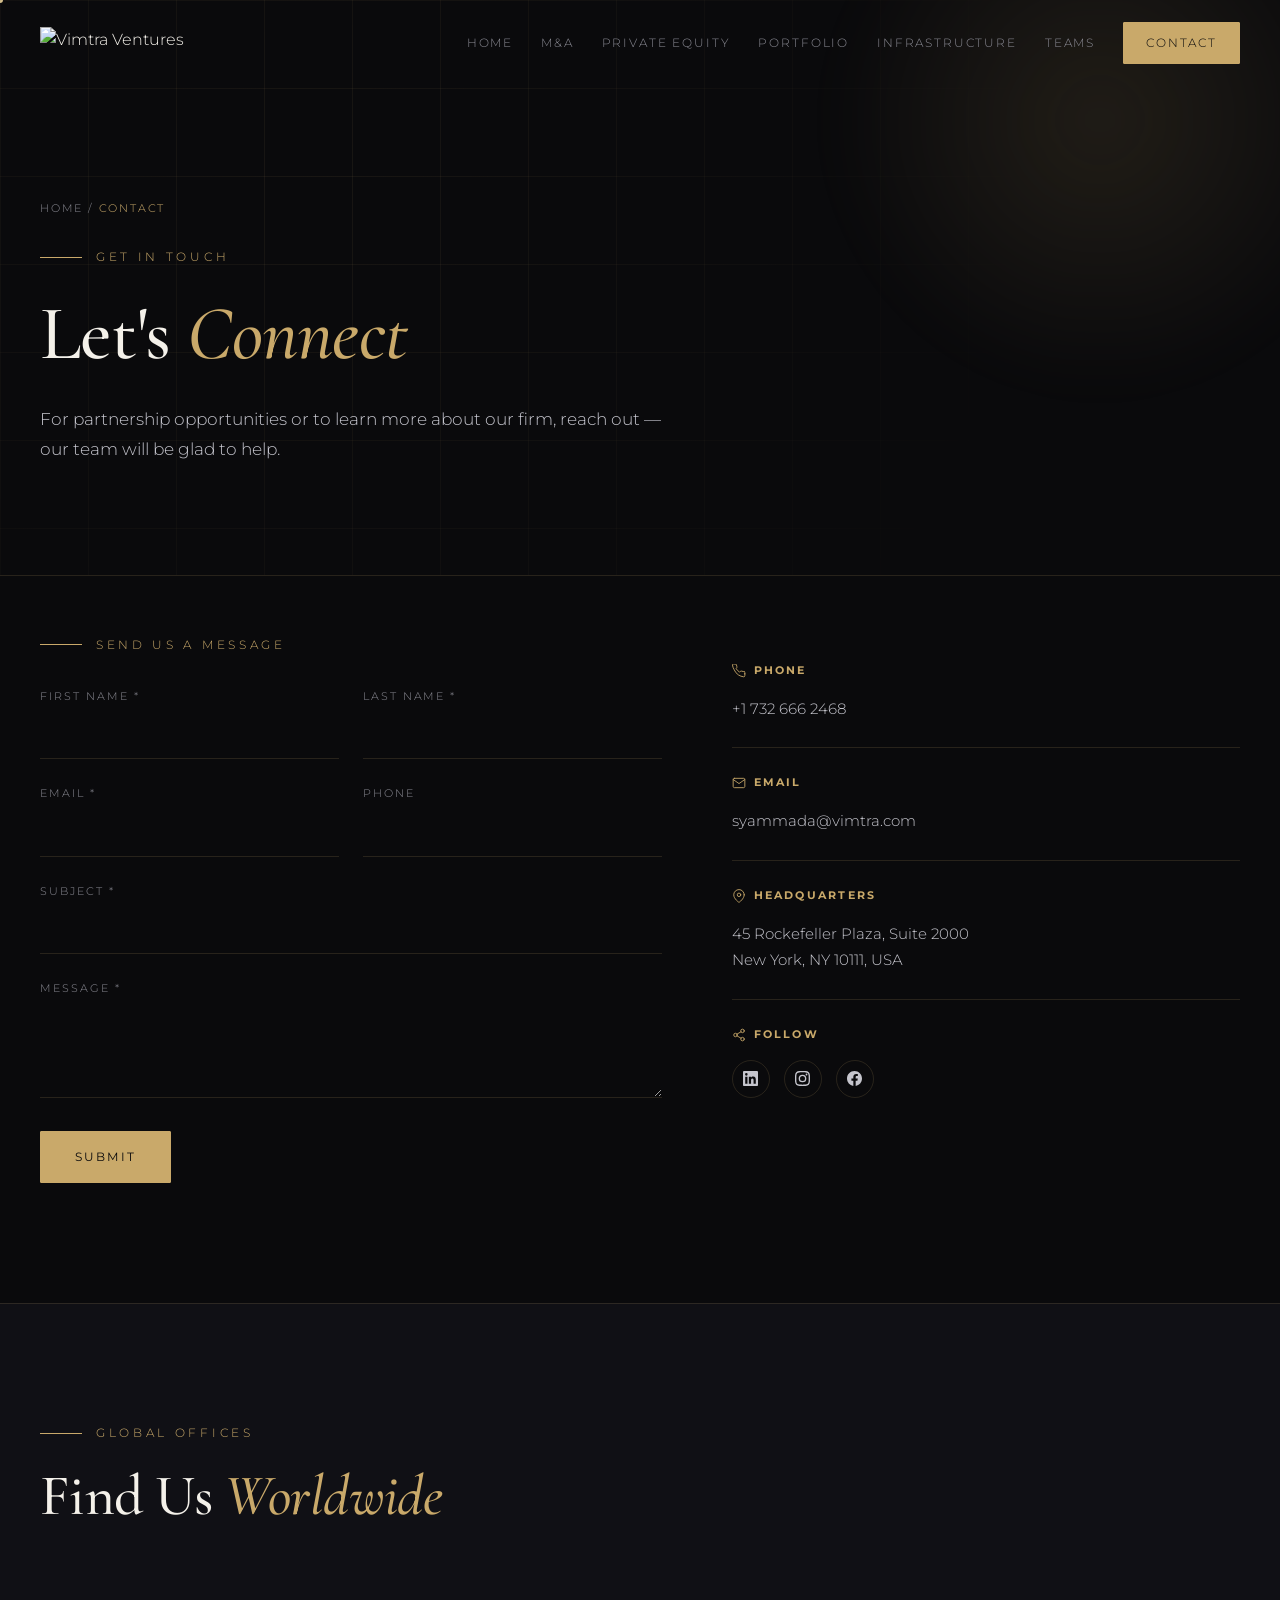
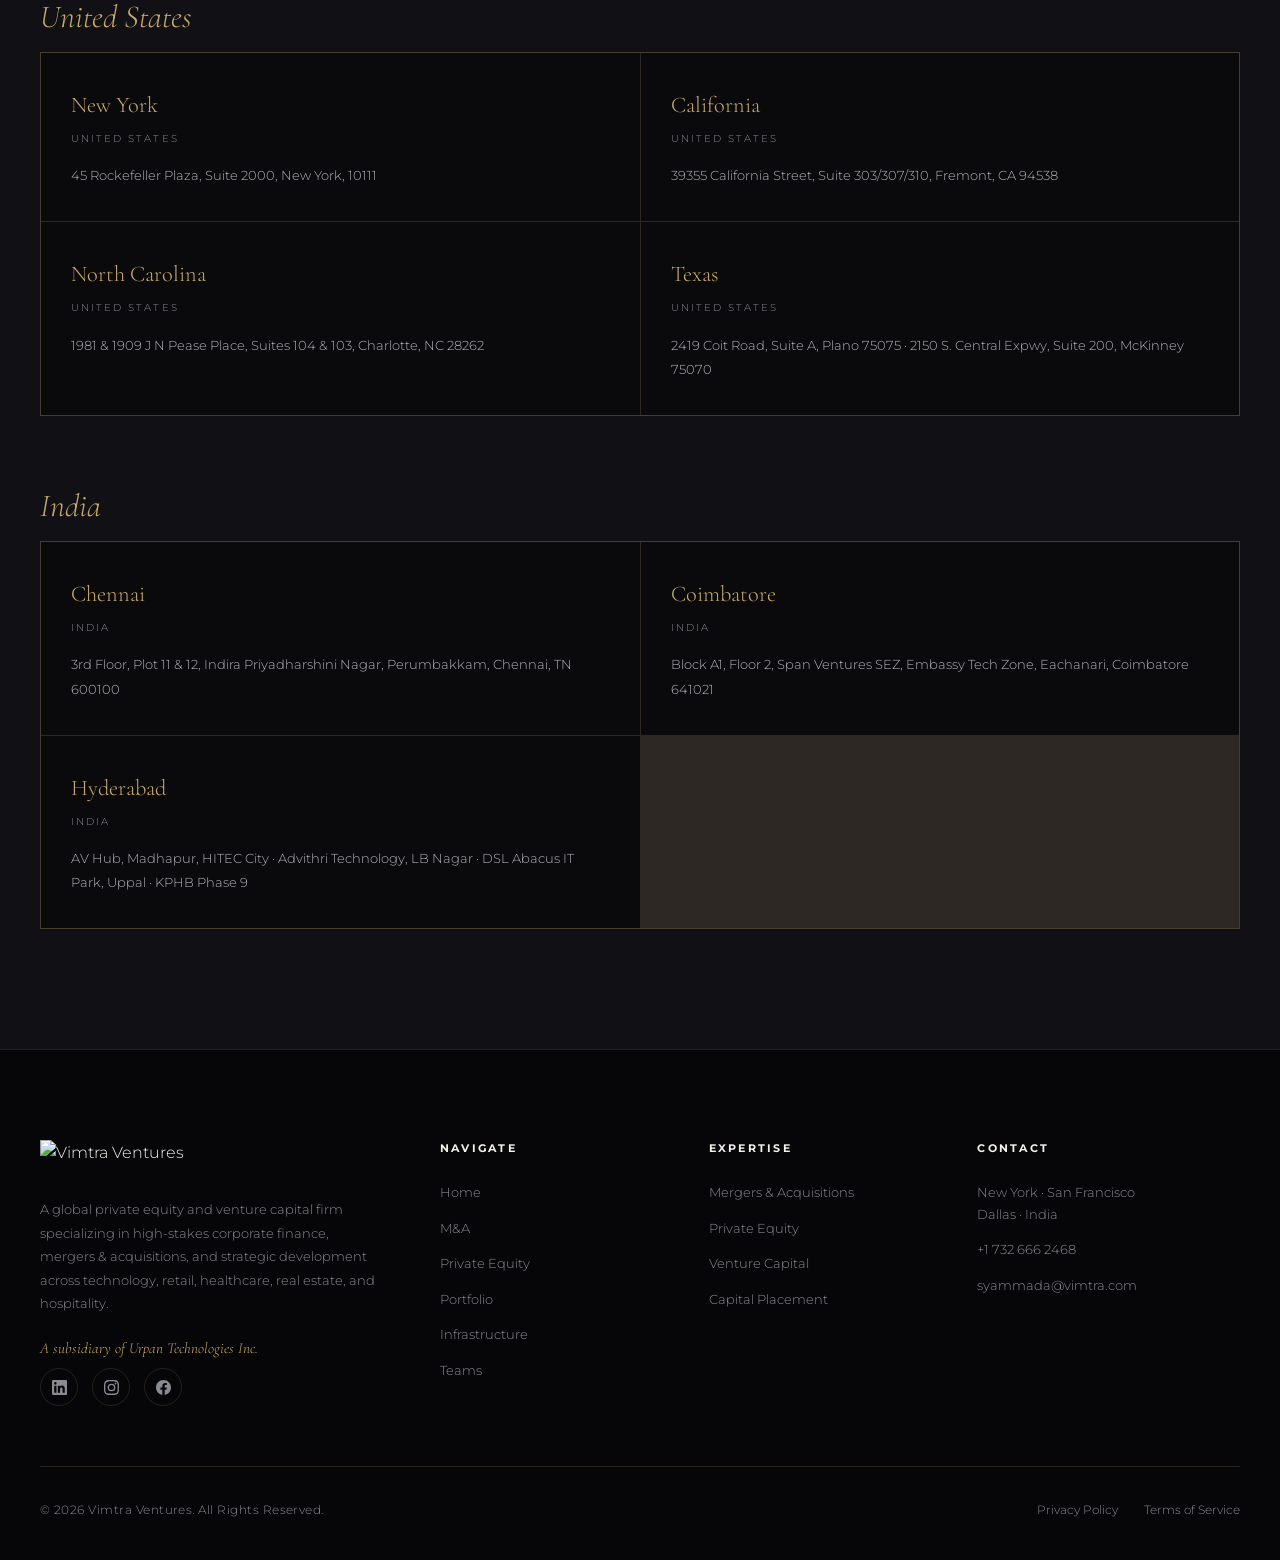
==== contact.html @ b55c4362 "Add files via upload" ====
<!DOCTYPE html>
<html lang="en">
<head>
<meta charset="UTF-8">
<meta name="viewport" content="width=device-width, initial-scale=1.0">
<title>Contact | Vimtra Ventures | Global Investment Firm</title>
<meta name="description" content="Get in touch with Vimtra Ventures. Find contact information and office locations for our teams in New York, San Francisco, Dallas, and India.">
<meta property="og:title" content="Contact | Vimtra Ventures">
<meta property="og:description" content="Reach out to Vimtra Ventures for partnership opportunities or to learn more about our firm.">
<meta property="og:type" content="website">
<meta name="twitter:card" content="summary_large_image">
<link rel="icon" href="images/favicon.png" type="image/png">
<link rel="stylesheet" href="styles.css">
<noscript><style>.reveal{opacity:1;transform:none}</style></noscript>
</head>
<body>
<a class="skip-link" href="#main">Skip to main content</a>
<div class="cursor-dot" aria-hidden="true"></div>
<div class="cursor-ring" aria-hidden="true"></div>

<nav id="nav" aria-label="Main navigation"><div class="wrap">
  <a href="index.html" class="brand" aria-label="Vimtra Ventures home"><img src="images/logowhite.png" alt="Vimtra Ventures"></a>
  <div class="menu" id="menu">
    <a href="index.html">Home</a>
    <a href="mergers-acquisitions.html">M&amp;A</a>
    <a href="private-equity.html">Private Equity</a>
    <a href="portfolio.html">Portfolio</a>
    <a href="infrastructure.html">Infrastructure</a>
    <a href="teams.html">Teams</a>
    <a href="contact.html" class="nav-cta active">Contact</a>
  </div>
  <button class="burger" id="burger" aria-label="Toggle navigation" aria-expanded="false"><span></span><span></span><span></span></button>
</div></nav>

<main id="main">

<header class="page-hero">
  <div class="hero-grid" aria-hidden="true"></div><div class="glow" aria-hidden="true"></div>
  <div class="wrap">
    <div class="crumbs reveal"><a href="index.html">Home</a> / <span>Contact</span></div>
    <div class="eyebrow reveal">Get In Touch</div>
    <h1 class="reveal" style="transition-delay:.1s">Let's <em>Connect</em></h1>
    <p class="intro reveal" style="transition-delay:.2s">For partnership opportunities or to learn more about our firm, reach out — our team will be glad to help.</p>
  </div>
</header>

<section style="padding-top:60px">
  <div class="wrap">
    <div class="contact-grid">
      <div class="reveal">
        <div class="eyebrow" style="margin-bottom:34px">Send Us a Message</div>
        <form id="contact-form" novalidate>
          <div class="row2">
            <div class="field">
              <label for="fn">First Name <span aria-hidden="true">*</span></label>
              <input type="text" id="fn" name="first_name" autocomplete="given-name" aria-required="true">
              <div class="field-error" role="alert">Please enter your first name.</div>
            </div>
            <div class="field">
              <label for="ln">Last Name <span aria-hidden="true">*</span></label>
              <input type="text" id="ln" name="last_name" autocomplete="family-name" aria-required="true">
              <div class="field-error" role="alert">Please enter your last name.</div>
            </div>
          </div>
          <div class="row2">
            <div class="field">
              <label for="em">Email <span aria-hidden="true">*</span></label>
              <input type="email" id="em" name="email" autocomplete="email" aria-required="true">
              <div class="field-error" role="alert">Please enter a valid email address.</div>
            </div>
            <div class="field">
              <label for="ph">Phone</label>
              <input type="tel" id="ph" name="phone" autocomplete="tel">
            </div>
          </div>
          <div class="field">
            <label for="sb">Subject <span aria-hidden="true">*</span></label>
            <input type="text" id="sb" name="subject" aria-required="true">
            <div class="field-error" role="alert">Please enter a subject.</div>
          </div>
          <div class="field">
            <label for="msg">Message <span aria-hidden="true">*</span></label>
            <textarea id="msg" name="message" aria-required="true"></textarea>
            <div class="field-error" role="alert">Please enter your message.</div>
          </div>
          <button type="submit" class="btn btn-solid">Submit</button>
        </form>
        <div class="form-success" id="form-success" role="status">
          <strong>Message Ready</strong>
          Your email client should open now. If it didn't, email us directly at <a href="mailto:syammada@vimtra.com">syammada@vimtra.com</a>.
        </div>
      </div>
      <div class="contact-info reveal" style="transition-delay:.1s">
        <div class="ci-block"><h4>Phone</h4><a href="tel:+17326662468">+1 732 666 2468</a></div>
        <div class="ci-block"><h4>Email</h4><a href="mailto:syammada@vimtra.com">syammada@vimtra.com</a></div>
        <div class="ci-block"><h4>Headquarters</h4><p>45 Rockefeller Plaza, Suite 2000<br>New York, NY 10111, USA</p></div>
        <div class="ci-block" style="border-bottom:none"><h4>Follow</h4>
          <div class="socials">
            <a href="https://www.linkedin.com/company/vimtra-ventures/" aria-label="Vimtra on LinkedIn">in</a>
            <a href="https://www.instagram.com/vimtra_ventures/" aria-label="Vimtra on Instagram">ig</a>
            <a href="https://www.facebook.com/profile.php?id=100078611386991" aria-label="Vimtra on Facebook">f</a>
          </div>
        </div>
      </div>
    </div>
  </div>
</section>

<section style="background:var(--obsidian-2);border-top:1px solid var(--line)">
  <div class="wrap">
    <div class="sec-head reveal"><div class="eyebrow">Global Offices</div><h2>Find Us <em>Worldwide</em></h2></div>

    <div class="region-label reveal" style="margin-top:0">United States</div>
    <div class="offices">
      <div class="office reveal"><div class="city">New York</div><div class="country">United States</div><address>45 Rockefeller Plaza, Suite 2000, New York, 10111</address></div>
      <div class="office reveal"><div class="city">California</div><div class="country">United States</div><address>39355 California Street, Suite 303/307/310, Fremont, CA 94538</address></div>
      <div class="office reveal"><div class="city">North Carolina</div><div class="country">United States</div><address>1981 &amp; 1909 J N Pease Place, Suites 104 &amp; 103, Charlotte, NC 28262</address></div>
      <div class="office reveal"><div class="city">Texas</div><div class="country">United States</div><address>2419 Coit Road, Suite A, Plano 75075 · 2150 S. Central Expwy, Suite 200, McKinney 75070</address></div>
    </div>

    <div class="region-label reveal">India</div>
    <div class="offices">
      <div class="office reveal"><div class="city">Chennai</div><div class="country">India</div><address>3rd Floor, Plot 11 &amp; 12, Indira Priyadharshini Nagar, Perumbakkam, Chennai, TN 600100</address></div>
      <div class="office reveal"><div class="city">Coimbatore</div><div class="country">India</div><address>Block A1, Floor 2, Span Ventures SEZ, Embassy Tech Zone, Eachanari, Coimbatore 641021</address></div>
      <div class="office reveal"><div class="city">Hyderabad</div><div class="country">India</div><address>AV Hub, Madhapur, HITEC City · Advithri Technology, LB Nagar · DSL Abacus IT Park, Uppal · KPHB Phase 9</address></div>
    </div>
  </div>
</section>

</main>

<footer><div class="wrap">
  <div class="foot-top">
    <div>
      <div class="foot-brand"><img src="images/logowhite.png" alt="Vimtra Ventures"></div>
      <p class="about">A global private equity and venture capital firm specializing in high-stakes corporate finance, mergers &amp; acquisitions, and strategic development across technology, retail, healthcare, real estate, and hospitality.</p>
      <p class="sub">A subsidiary of Urpan Technologies Inc.</p>
      <div class="socials">
        <a href="https://www.linkedin.com/company/vimtra-ventures/" aria-label="Vimtra on LinkedIn">in</a>
        <a href="https://www.instagram.com/vimtra_ventures/" aria-label="Vimtra on Instagram">ig</a>
        <a href="https://www.facebook.com/profile.php?id=100078611386991" aria-label="Vimtra on Facebook">f</a>
      </div>
    </div>
    <div class="foot-col"><h4>Navigate</h4><a href="index.html">Home</a><a href="mergers-acquisitions.html">M&amp;A</a><a href="private-equity.html">Private Equity</a><a href="portfolio.html">Portfolio</a><a href="infrastructure.html">Infrastructure</a><a href="teams.html">Teams</a></div>
    <div class="foot-col"><h4>Expertise</h4><a href="mergers-acquisitions.html">Mergers &amp; Acquisitions</a><a href="private-equity.html">Private Equity</a><a href="private-equity.html">Venture Capital</a><a href="private-equity.html">Capital Placement</a></div>
    <div class="foot-col"><h4>Contact</h4><p class="fp">New York · San Francisco<br>Dallas · India</p><a href="tel:+17326662468">+1 732 666 2468</a><a href="mailto:syammada@vimtra.com">syammada@vimtra.com</a></div>
  </div>
  <div class="foot-bottom"><p>© 2026 Vimtra Ventures. All Rights Reserved.</p><div class="links"><a href="privacy-policy.html">Privacy Policy</a><a href="terms.html">Terms of Service</a></div></div>
</div></footer>

<script src="scripts.js"></script>
<script>
(function () {
  var form = document.getElementById('contact-form');
  if (!form) return;

  form.addEventListener('submit', function (e) {
    e.preventDefault();
    var valid = true;

    function getVal(id) {
      return (document.getElementById(id).value || '').trim();
    }

    function require(id) {
      var el = document.getElementById(id);
      var wrap = el.closest('.field');
      var val = el.value.trim();
      if (!val) { wrap.classList.add('error'); valid = false; return ''; }
      wrap.classList.remove('error');
      return val;
    }

    function requireEmail(id) {
      var el = document.getElementById(id);
      var wrap = el.closest('.field');
      var val = el.value.trim();
      var ok = val && /^[^\s@]+@[^\s@]+\.[^\s@]+$/.test(val);
      if (!ok) { wrap.classList.add('error'); valid = false; return ''; }
      wrap.classList.remove('error');
      return val;
    }

    var fn  = require('fn');
    var ln  = require('ln');
    var em  = requireEmail('em');
    var ph  = getVal('ph');
    var sb  = require('sb');
    var msg = require('msg');

    if (!valid) return;

    var subject = encodeURIComponent(sb || ('Website enquiry from ' + fn + ' ' + ln));
    var body = encodeURIComponent(
      'Name: ' + fn + ' ' + ln +
      '\nEmail: ' + em +
      '\nPhone: ' + (ph || 'N/A') +
      '\n\n' + msg
    );
    window.location.href = 'mailto:syammada@vimtra.com?subject=' + subject + '&body=' + body;

    document.getElementById('form-success').style.display = 'block';
    form.reset();
    document.querySelectorAll('.field').forEach(function (f) { f.classList.remove('error'); });
  });
})();
</script>
</body>
</html>
---- styles.css ----
/* ==========================================================================
   VIMTRA VENTURES — Shared Design System
   ========================================================================== */
@import url('https://fonts.googleapis.com/css2?family=Cormorant+Garamond:ital,wght@0,400;0,500;0,600;1,400;1,500&family=Montserrat:wght@300;400;500;600&display=swap');

:root {
  --obsidian: #0a0a0c;
  --obsidian-2: #101015;
  --panel: #15151b;
  --gold: #c9a96a;
  --gold-bright: #e4cd9a;
  --gold-dim: rgba(201,169,106,.18);
  --ivory: #f4f1ea;
  --muted: #8a8a93;
  --line: rgba(201,169,106,.16);
  --serif: 'Cormorant Garamond', Georgia, serif;
  --sans: 'Montserrat', sans-serif;
}

/* ---------- base ---------- */
* { margin: 0; padding: 0; box-sizing: border-box; }
html { scroll-behavior: smooth; }
body { background: var(--obsidian); color: var(--ivory); font-family: var(--sans); font-weight: 300; line-height: 1.6; overflow-x: hidden; cursor: none; }
::selection { background: var(--gold); color: var(--obsidian); }
a { color: inherit; text-decoration: none; }
img { max-width: 100%; display: block; }
.wrap { max-width: 1280px; margin: 0 auto; padding: 0 40px; }
em { font-style: italic; color: var(--gold); }

/* ---------- accessibility ---------- */
.skip-link {
  position: absolute;
  top: -100%;
  left: 0;
  background: var(--gold);
  color: var(--obsidian);
  padding: 12px 20px;
  z-index: 10000;
  font-size: .8rem;
  letter-spacing: .1em;
  text-transform: uppercase;
  font-family: var(--sans);
  font-weight: 500;
  transition: top .2s;
}
.skip-link:focus { top: 0; }

a:focus-visible,
button:focus-visible,
input:focus-visible,
textarea:focus-visible {
  outline: 2px solid var(--gold);
  outline-offset: 4px;
  border-radius: 1px;
}

/* ---------- custom cursor ---------- */
.cursor-dot, .cursor-ring {
  position: fixed;
  top: 0; left: 0;
  border-radius: 50%;
  pointer-events: none;
  z-index: 9999;
  mix-blend-mode: difference;
}
.cursor-dot { width: 6px; height: 6px; background: var(--gold-bright); transform: translate(-50%,-50%); }
.cursor-ring { width: 34px; height: 34px; border: 1px solid var(--gold); transform: translate(-50%,-50%); transition: width .25s, height .25s, background .25s; }
.cursor-ring.hover { width: 54px; height: 54px; background: var(--gold-dim); }
@media (hover: none), (max-width: 820px) {
  body { cursor: auto; }
  .cursor-dot, .cursor-ring { display: none; }
}

/* ---------- nav ---------- */
nav {
  position: fixed;
  top: 0; left: 0;
  width: 100%;
  z-index: 500;
  padding: 22px 0;
  transition: background .4s, padding .4s, border-color .4s;
  border-bottom: 1px solid transparent;
}
nav.scrolled { background: rgba(10,10,12,.82); backdrop-filter: blur(14px); padding: 14px 0; border-color: var(--line); }
nav .wrap { display: flex; align-items: center; justify-content: space-between; }
.brand { display: block; }
.brand img { height: 32px; width: auto; display: block; transition: transform .3s; }
.brand:hover img { transform: scale(1.02); }

.menu { display: flex; gap: 28px; align-items: center; }
.menu a { font-size: .72rem; letter-spacing: .16em; text-transform: uppercase; color: var(--muted); transition: color .3s; position: relative; }
.menu a::after { content: ''; position: absolute; left: 0; bottom: -6px; width: 0; height: 1px; background: var(--gold); transition: width .3s; }
.menu a:hover, .menu a.active { color: var(--ivory); }
.menu a.active::after, .menu a:hover::after { width: 100%; }

.nav-cta { border: 1px solid var(--gold); color: var(--gold) !important; padding: 11px 22px; border-radius: 1px; transition: all .35s; }
.nav-cta:hover, .nav-cta.active { background: var(--gold); color: var(--obsidian) !important; }
.nav-cta::after { display: none !important; }

/* burger — animates to ✕ when open */
.burger { display: none; flex-direction: column; gap: 5px; cursor: pointer; background: none; border: none; padding: 4px; }
.burger span { width: 24px; height: 1.5px; background: var(--ivory); transition: transform .3s, opacity .3s; display: block; }
.burger.open span:nth-child(1) { transform: translateY(6.5px) rotate(45deg); }
.burger.open span:nth-child(2) { opacity: 0; transform: scaleX(0); }
.burger.open span:nth-child(3) { transform: translateY(-6.5px) rotate(-45deg); }

/* ---------- buttons ---------- */
.btn { display: inline-block; font-size: .74rem; letter-spacing: .18em; text-transform: uppercase; padding: 18px 34px; border-radius: 1px; transition: all .35s; border: 1px solid var(--gold); cursor: pointer; font-family: var(--sans); }
.btn-solid { background: var(--gold); color: var(--obsidian); }
.btn-solid:hover { background: var(--gold-bright); transform: translateY(-2px); }
.btn-ghost { color: var(--gold); background: transparent; }
.btn-ghost:hover { background: var(--gold-dim); }

/* ---------- shared headings ---------- */
.eyebrow { font-size: .72rem; letter-spacing: .32em; text-transform: uppercase; color: var(--gold); display: flex; align-items: center; gap: 14px; }
.eyebrow::before { content: ''; width: 42px; height: 1px; background: var(--gold); flex-shrink: 0; }
.eyebrow.center { justify-content: center; }
.sec-head { margin-bottom: 64px; max-width: 720px; }
.sec-head .eyebrow { margin-bottom: 22px; }
.sec-head h2 { font-family: var(--serif); font-weight: 500; font-size: clamp(2.4rem,4.5vw,3.6rem); line-height: 1.08; letter-spacing: -.01em; }
section { padding: 120px 0; position: relative; }

/* ---------- reveal ---------- */
.reveal { opacity: 0; transform: translateY(26px); transition: opacity .9s cubic-bezier(.2,.7,.2,1), transform .9s cubic-bezier(.2,.7,.2,1); }
.reveal.in { opacity: 1; transform: none; }

/* ---------- page hero (inner pages) ---------- */
.page-hero { position: relative; padding: 200px 0 110px; overflow: hidden; border-bottom: 1px solid var(--line); }
.page-hero .hero-grid { position: absolute; inset: 0; background-image: linear-gradient(var(--line) 1px,transparent 1px),linear-gradient(90deg,var(--line) 1px,transparent 1px); background-size: 88px 88px; opacity: .5; mask-image: radial-gradient(circle at 25% 30%,#000,transparent 72%); }
.page-hero .glow { position: absolute; width: 600px; height: 600px; border-radius: 50%; background: radial-gradient(circle,rgba(201,169,106,.12),transparent 65%); top: -180px; right: -120px; filter: blur(20px); }
.page-hero .wrap { position: relative; z-index: 2; }
.page-hero .eyebrow { margin-bottom: 28px; }
.page-hero h1 { font-family: var(--serif); font-weight: 500; font-size: clamp(2.8rem,6vw,5rem); line-height: 1.04; letter-spacing: -.01em; max-width: 14ch; }
.page-hero p.intro { font-size: 1.05rem; color: #c5c5cd; max-width: 640px; margin-top: 30px; line-height: 1.8; }
.crumbs { font-size: .7rem; letter-spacing: .16em; text-transform: uppercase; color: var(--muted); margin-bottom: 30px; }
.crumbs a:hover { color: var(--gold); }
.crumbs span { color: var(--gold); }

/* ---------- prose ---------- */
.lead { font-family: var(--serif); font-size: clamp(1.4rem,2.6vw,1.9rem); line-height: 1.5; color: var(--ivory); font-weight: 400; max-width: 60ch; }

/* ---------- feature grid ---------- */
.feature-grid { display: grid; grid-template-columns: repeat(2,1fr); gap: 1px; background: var(--line); border: 1px solid var(--line); }
.feature-card { background: var(--obsidian); padding: 48px 42px; transition: background .4s; position: relative; }
.feature-card:hover { background: var(--panel); }
.feature-card .idx { font-family: var(--serif); font-size: 1rem; color: var(--gold); letter-spacing: .1em; margin-bottom: 22px; }
.feature-card h3 { font-family: var(--serif); font-size: 1.7rem; font-weight: 500; margin-bottom: 16px; }
.feature-card p { font-size: .9rem; color: var(--muted); line-height: 1.75; }
.feature-card::after { content: ''; position: absolute; left: 0; bottom: 0; height: 2px; width: 0; background: var(--gold); transition: width .45s; }
.feature-card:hover::after { width: 100%; }
.feature-card .arrow { position: absolute; top: 40px; right: 36px; color: var(--gold); opacity: 0; transform: translate(-8px,8px); transition: .4s; font-size: 1.1rem; }
.feature-card:hover .arrow { opacity: 1; transform: none; }

/* ---------- three-up ---------- */
.three { display: grid; grid-template-columns: repeat(3,1fr); gap: 1px; background: var(--line); border: 1px solid var(--line); }
.three .feature-card { background: var(--obsidian); }

/* ---------- stat band ---------- */
.stat-band { background: var(--obsidian-2); border-top: 1px solid var(--line); border-bottom: 1px solid var(--line); }
.stat-band .wrap { display: flex; flex-wrap: wrap; gap: 0; justify-content: space-between; }
.stat-band .stat { flex: 1; min-width: 200px; padding: 70px 30px; text-align: center; border-right: 1px solid var(--line); }
.stat-band .stat:last-child { border-right: none; }
.stat-band .num { font-family: var(--serif); font-size: clamp(3rem,5vw,4.2rem); color: var(--gold); line-height: 1; font-weight: 500; }
.stat-band .lbl { font-size: .72rem; letter-spacing: .18em; text-transform: uppercase; color: var(--muted); margin-top: 16px; }

/* ---------- project list ---------- */
.proj-list { border-top: 1px solid var(--line); }
.proj-row { display: flex; align-items: baseline; justify-content: space-between; gap: 30px; padding: 34px 10px; border-bottom: 1px solid var(--line); transition: padding .4s, background .4s; position: relative; }
.proj-row:hover { padding-left: 28px; background: var(--obsidian-2); }
.proj-row .pname { font-family: var(--serif); font-size: 1.6rem; font-weight: 500; }
.proj-row .ploc { font-size: .8rem; letter-spacing: .1em; text-transform: uppercase; color: var(--muted); white-space: nowrap; }
.proj-row .parrow { color: var(--gold); opacity: 0; transition: .4s; font-size: 1.1rem; }
.proj-row:hover .parrow { opacity: 1; }
.region-label { font-family: var(--serif); font-style: italic; font-size: 2rem; color: var(--gold); margin: 64px 0 10px; }

/* ---------- team ---------- */
.team-member { display: grid; grid-template-columns: 380px 1fr; gap: 60px; align-items: start; padding: 80px 0; border-bottom: 1px solid var(--line); }
.team-member.flip { grid-template-columns: 1fr 380px; }
.team-member.flip .tm-photo { order: 2; }
.tm-photo { position: relative; }
.tm-photo img { width: 100%; border: 1px solid var(--line); filter: grayscale(1) contrast(1.02); transition: filter .6s; }
.tm-photo:hover img { filter: grayscale(0); }
.tm-photo::before { content: ''; position: absolute; inset: 14px -14px -14px 14px; border: 1px solid var(--gold); z-index: -1; }
.tm-photo.placeholder { aspect-ratio: 3/4; background: linear-gradient(135deg,var(--panel),var(--obsidian-2)); border: 1px solid var(--line); display: flex; align-items: center; justify-content: center; font-family: var(--serif); font-size: 4rem; color: var(--gold-dim); }
.tm-body h3 { font-family: var(--serif); font-size: 2.2rem; font-weight: 500; margin-bottom: 10px; }
.tm-role { font-size: .74rem; letter-spacing: .16em; text-transform: uppercase; color: var(--gold); margin-bottom: 26px; }
.tm-body p { font-size: .92rem; color: #bdbdc6; line-height: 1.8; margin-bottom: 18px; }
.tm-body h4 { font-family: var(--serif); font-size: 1.25rem; color: var(--ivory); margin: 30px 0 12px; }
.tm-body ul { list-style: none; display: flex; flex-direction: column; gap: 12px; }
.tm-body li { font-size: .88rem; color: var(--muted); padding-left: 22px; position: relative; line-height: 1.7; }
.tm-body li::before { content: '◆'; position: absolute; left: 0; top: 1px; color: var(--gold); font-size: .55rem; }

/* ---------- logo grid ---------- */
.logo-grid { display: grid; grid-template-columns: repeat(4,1fr); gap: 1px; background: var(--line); border: 1px solid var(--line); }
.logo-cell { background: var(--obsidian); aspect-ratio: 3/2; display: flex; align-items: center; justify-content: center; padding: 36px; transition: background .4s; }
.logo-cell:hover { background: var(--panel); }
.logo-cell img { max-height: 80px; width: auto; object-fit: contain; filter: brightness(0) invert(1) opacity(.62); transition: filter .4s; }
.logo-cell:hover img { filter: none; }

/* ---------- sector cards ---------- */
.sector-scroll { display: flex; gap: 24px; overflow-x: auto; padding-bottom: 20px; scroll-snap-type: x mandatory; }
.sector-scroll::-webkit-scrollbar { height: 3px; }
.sector-scroll::-webkit-scrollbar-thumb { background: var(--gold); }
.sector-scroll::-webkit-scrollbar-track { background: var(--line); }
.sector-card { flex: 0 0 320px; scroll-snap-align: start; background: var(--panel); border: 1px solid var(--line); padding: 40px 34px; transition: transform .4s, border-color .4s; position: relative; }
.sector-card:hover { transform: translateY(-8px); border-color: var(--gold); }
.tag { position: absolute; top: 28px; right: 30px; font-size: .6rem; letter-spacing: .18em; text-transform: uppercase; color: var(--gold); border: 1px solid var(--gold); padding: 5px 12px; border-radius: 40px; display: flex; align-items: center; gap: 7px; }
.tag::before { content: ''; width: 6px; height: 6px; border-radius: 50%; background: var(--gold); box-shadow: 0 0 8px var(--gold); }
.sector-icon { font-family: var(--serif); font-size: 2.4rem; color: var(--gold); margin-bottom: 46px; }
.sector-card h3 { font-family: var(--serif); font-size: 1.55rem; font-weight: 500; margin-bottom: 14px; }
.sector-card p { font-size: .84rem; color: var(--muted); line-height: 1.7; margin-bottom: 26px; }
.sector-card .more { font-size: .7rem; letter-spacing: .16em; text-transform: uppercase; color: var(--gold); display: inline-flex; gap: 10px; align-items: center; transition: gap .3s; }
.sector-card:hover .more { gap: 18px; }

/* ---------- contact ---------- */
.contact-grid { display: grid; grid-template-columns: 1.1fr .9fr; gap: 70px; align-items: start; }
.field { margin-bottom: 26px; }
.field label { display: block; font-size: .68rem; letter-spacing: .18em; text-transform: uppercase; color: var(--muted); margin-bottom: 10px; }
.field input, .field textarea { width: 100%; background: transparent; border: none; border-bottom: 1px solid var(--line); color: var(--ivory); font-family: var(--sans); font-size: .95rem; padding: 12px 0; transition: border-color .3s; }
.field input:focus, .field textarea:focus { outline: none; border-color: var(--gold); }
.field textarea { resize: vertical; min-height: 90px; }
.field.error input, .field.error textarea { border-color: #c96a6a; }
.field-error { font-size: .68rem; color: #c96a6a; margin-top: 6px; letter-spacing: .06em; display: none; }
.field.error .field-error { display: block; }
.form-success { display: none; padding: 24px 30px; border: 1px solid var(--gold); background: rgba(201,169,106,.06); margin-top: 24px; font-size: .9rem; color: #c5c5cd; line-height: 1.7; }
.form-success strong { color: var(--gold); font-family: var(--serif); font-size: 1.1rem; display: block; margin-bottom: 8px; }
.row2 { display: grid; grid-template-columns: 1fr 1fr; gap: 24px; }
.contact-info .ci-block { padding: 26px 0; border-bottom: 1px solid var(--line); }
.contact-info .ci-block h4 { font-size: .7rem; letter-spacing: .2em; text-transform: uppercase; color: var(--gold); margin-bottom: 12px; }
.contact-info .ci-block p, .contact-info .ci-block a { font-size: .95rem; color: #c5c5cd; line-height: 1.7; }
.contact-info .ci-block a:hover { color: var(--gold); }
.offices { display: grid; grid-template-columns: repeat(2,1fr); gap: 1px; background: var(--line); border: 1px solid var(--line); margin-top: 10px; }
.office { background: var(--obsidian); padding: 34px 30px; transition: background .4s; }
.office:hover { background: var(--panel); }
.office .city { font-family: var(--serif); font-size: 1.4rem; color: var(--gold); margin-bottom: 8px; }
.office .country { font-size: .64rem; letter-spacing: .2em; text-transform: uppercase; color: var(--muted); margin-bottom: 16px; }
.office address { font-style: normal; font-size: .84rem; color: #b3b3bd; line-height: 1.8; }

/* ---------- mission/vision ---------- */
.mv { display: grid; grid-template-columns: 1fr 1fr; gap: 1px; background: var(--line); border: 1px solid var(--line); }
.mv-panel { background: var(--obsidian); padding: 72px 60px; position: relative; }
.mv-panel .q { font-family: var(--serif); font-size: 5rem; color: var(--gold-dim); line-height: .5; position: absolute; top: 54px; left: 48px; }
.mv-panel .label { font-size: .72rem; letter-spacing: .3em; text-transform: uppercase; color: var(--gold); margin: 46px 0 26px; }
.mv-panel p { font-family: var(--serif); font-size: 1.45rem; font-weight: 400; line-height: 1.55; color: var(--ivory); }
.mv-panel.vision { background: var(--obsidian-2); }

/* ---------- CTA strip ---------- */
.cta { background: var(--obsidian-2); border-top: 1px solid var(--line); text-align: center; padding: 110px 0; }
.cta h2 { font-family: var(--serif); font-size: clamp(2.2rem,4vw,3.2rem); font-weight: 500; margin-bottom: 24px; line-height: 1.1; }
.cta p { color: var(--muted); max-width: 520px; margin: 0 auto 38px; font-size: 1rem; }

/* ---------- footer ---------- */
footer { background: #060608; padding: 90px 0 40px; border-top: 1px solid var(--line); }
.foot-top { display: grid; grid-template-columns: 1.6fr 1fr 1fr 1.2fr; gap: 50px; padding-bottom: 60px; border-bottom: 1px solid var(--line); }
.foot-brand { margin-bottom: 20px; }
.foot-brand img { height: 38px; width: auto; display: block; }
.foot-top .about { font-size: .84rem; color: var(--muted); line-height: 1.75; max-width: 340px; }
.sub { font-style: italic; font-family: var(--serif); color: var(--gold); font-size: .95rem; margin-top: 20px; }
.foot-col h4 { font-size: .7rem; letter-spacing: .2em; text-transform: uppercase; color: var(--ivory); margin-bottom: 24px; }
.foot-col a, .foot-col .fp { display: block; font-size: .84rem; color: var(--muted); margin-bottom: 14px; transition: color .3s; }
.foot-col a:hover { color: var(--gold); }
.socials { display: flex; gap: 14px; margin-top: 8px; }
.socials a { width: 38px; height: 38px; border: 1px solid var(--line); display: flex; align-items: center; justify-content: center; border-radius: 50%; font-size: .7rem; transition: .3s; color: var(--muted); }
.socials a:hover { border-color: var(--gold); color: var(--gold); }
.foot-bottom { display: flex; justify-content: space-between; align-items: center; padding-top: 34px; flex-wrap: wrap; gap: 16px; }
.foot-bottom p { font-size: .74rem; color: var(--muted); letter-spacing: .04em; }
.foot-bottom .links { display: flex; gap: 26px; }
.foot-bottom .links a { font-size: .74rem; color: var(--muted); }
.foot-bottom .links a:hover { color: var(--gold); }

/* ---------- homepage hero ---------- */
.hero { min-height: 100vh; display: flex; align-items: center; position: relative; overflow: hidden; padding-top: 90px; }
.hero-grid { position: absolute; inset: 0; background-image: linear-gradient(var(--line) 1px,transparent 1px),linear-gradient(90deg,var(--line) 1px,transparent 1px); background-size: 88px 88px; opacity: .5; mask-image: radial-gradient(circle at 30% 40%,#000,transparent 75%); }
.hero-glow { position: absolute; width: 680px; height: 680px; border-radius: 50%; background: radial-gradient(circle,rgba(201,169,106,.13),transparent 65%); top: -160px; right: -120px; filter: blur(20px); }
.hero-glow.two { top: auto; bottom: -260px; left: -200px; right: auto; width: 560px; height: 560px; background: radial-gradient(circle,rgba(201,169,106,.08),transparent 65%); }
.hero .wrap { position: relative; z-index: 3; display: grid; grid-template-columns: 1.35fr .85fr; gap: 60px; align-items: center; width: 100%; }
.hero h1 { font-family: var(--serif); font-weight: 500; font-size: clamp(3rem,6.5vw,6rem); line-height: 1.02; letter-spacing: -.01em; margin: 30px 0 28px; }
.hero p.lede { font-size: 1.05rem; color: #c5c5cd; max-width: 520px; margin-bottom: 42px; line-height: 1.75; }
.hero-actions { display: flex; gap: 18px; flex-wrap: wrap; }
.hero-stats { display: flex; flex-direction: column; border-left: 1px solid var(--line); padding-left: 38px; }
.hero-stats .stat { padding: 26px 0; border-bottom: 1px solid var(--line); }
.hero-stats .stat:last-child { border-bottom: none; }
.hero-stats .num { font-family: var(--serif); font-size: 3.2rem; line-height: 1; color: var(--gold); font-weight: 500; }
.hero-stats .lbl { font-size: .7rem; letter-spacing: .18em; text-transform: uppercase; color: var(--muted); margin-top: 10px; }

/* ---------- ticker ---------- */
.ticker { border-top: 1px solid var(--line); border-bottom: 1px solid var(--line); padding: 26px 0; overflow: hidden; background: var(--obsidian-2); white-space: nowrap; }
.ticker-track { display: inline-flex; animation: ticker-scroll 38s linear infinite; }
.ticker:hover .ticker-track { animation-play-state: paused; }
.ticker-track span { font-family: var(--serif); font-size: 1.5rem; font-style: italic; color: var(--muted); padding: 0 38px; display: inline-flex; align-items: center; }
.ticker-track span::after { content: '◆'; font-style: normal; font-size: .55rem; color: var(--gold); margin-left: 38px; }
@keyframes ticker-scroll { to { transform: translateX(-50%); } }

/* ---------- legal pages ---------- */
.legal-content { max-width: 800px; padding: 60px 0 120px; }
.legal-content h2 { font-family: var(--serif); font-size: 1.8rem; font-weight: 500; color: var(--ivory); margin: 48px 0 16px; }
.legal-content h2:first-child { margin-top: 0; }
.legal-content p { font-size: .92rem; color: #bdbdc6; line-height: 1.9; margin-bottom: 16px; }
.legal-content ul { list-style: none; margin-bottom: 16px; display: flex; flex-direction: column; gap: 10px; }
.legal-content ul li { font-size: .9rem; color: #bdbdc6; padding-left: 22px; position: relative; line-height: 1.75; }
.legal-content ul li::before { content: '◆'; position: absolute; left: 0; top: 3px; color: var(--gold); font-size: .5rem; }
.legal-updated { font-size: .74rem; letter-spacing: .12em; text-transform: uppercase; color: var(--muted); margin-bottom: 48px; }

/* ---------- responsive ---------- */
@media (max-width: 980px) {
  .feature-grid, .three, .logo-grid { grid-template-columns: repeat(2,1fr); }
  .mv, .contact-grid, .offices { grid-template-columns: 1fr; }
  .team-member, .team-member.flip { grid-template-columns: 1fr; gap: 34px; }
  .team-member.flip .tm-photo { order: 0; }
  .tm-photo { max-width: 340px; }
  .foot-top { grid-template-columns: 1fr 1fr; gap: 40px; }
  .hero .wrap { grid-template-columns: 1fr; gap: 48px; }
  .hero-stats { flex-direction: row; border-left: none; border-top: 1px solid var(--line); padding-left: 0; padding-top: 10px; gap: 30px; flex-wrap: wrap; }
  .hero-stats .stat { border-bottom: none; }
}

@media (max-width: 680px) {
  .wrap { padding: 0 24px; }
  section { padding: 80px 0; }
  .menu { position: fixed; inset: 0; background: var(--obsidian); flex-direction: column; justify-content: center; gap: 28px; transform: translateX(100%); transition: transform .4s; z-index: 400; }
  .menu.open { transform: none; }
  .menu a { font-size: 1rem; }
  .burger { display: flex; z-index: 600; }
  .feature-grid, .three, .logo-grid { grid-template-columns: 1fr; }
  .stat-band .stat { border-right: none; border-bottom: 1px solid var(--line); }
  .row2 { grid-template-columns: 1fr; }
  .foot-top { grid-template-columns: 1fr; }
  .page-hero { padding: 150px 0 80px; }
}

/* ---------- loading screen ---------- */
#loader { position: fixed; inset: 0; background: var(--obsidian); z-index: 9997; display: flex; align-items: center; justify-content: center; flex-direction: column; transition: opacity .6s ease, visibility .6s ease; }
#loader.hide { opacity: 0; visibility: hidden; pointer-events: none; }
.loader-brand img { height: 56px; width: auto; display: block; margin-bottom: 10px; }
.loader-bar { width: 90px; height: 1px; background: rgba(201,169,106,.18); margin-top: 30px; overflow: hidden; }
.loader-fill { height: 100%; width: 0; background: linear-gradient(90deg, var(--gold-dim), var(--gold)); animation: loader-grow 1s ease-out .15s forwards; }
@keyframes loader-grow { to { width: 100%; } }

/* ---------- page hero background image ---------- */
.page-hero.has-bg::before {
  content: '';
  position: absolute;
  inset: 0;
  z-index: 1;
  background: linear-gradient(to right, rgba(10, 10, 12, 0.96) 15%, rgba(10, 10, 12, 0.35) 60%, rgba(10, 10, 12, 0.75) 100%), var(--hero-img, none) center / cover no-repeat;
  opacity: 0.65;
}
.page-hero.has-bg .hero-grid { display: none; }
.page-hero.has-bg .glow { z-index: 2; }
.page-hero.has-bg .wrap { z-index: 3; }

/* ---------- company showcase ---------- */
.showcase-grid { display: grid; grid-template-columns: repeat(2, 1fr); gap: 1px; background: var(--line); border: 1px solid var(--line); }
.showcase-card { background: var(--obsidian); overflow: hidden; transition: background .4s; }
.showcase-card:hover { background: var(--panel); }
.showcase-card .sc-img { aspect-ratio: 16 / 9; overflow: hidden; }
.showcase-card .sc-img img { width: 100%; height: 100%; object-fit: cover; filter: grayscale(.5) brightness(.8); transition: filter .65s, transform .7s; display: block; }
.showcase-card:hover .sc-img img { filter: grayscale(0) brightness(1); transform: scale(1.04); }
.showcase-card .sc-body { padding: 34px 38px 40px; }
.showcase-card .sc-tag { font-size: .62rem; letter-spacing: .22em; text-transform: uppercase; color: var(--gold); margin-bottom: 14px; }
.showcase-card .sc-body h3 { font-family: var(--serif); font-size: 1.65rem; font-weight: 500; margin-bottom: 14px; }
.showcase-card .sc-body p { font-size: .88rem; color: var(--muted); line-height: 1.8; margin-bottom: 20px; }
.showcase-card .sc-more { display: inline-flex; gap: 10px; align-items: center; font-size: .7rem; letter-spacing: .14em; text-transform: uppercase; color: var(--gold); transition: gap .3s; }
.showcase-card:hover .sc-more { gap: 18px; }
.showcase-card.full { grid-column: 1 / -1; }
.showcase-card.full .sc-img { aspect-ratio: 21 / 9; }

/* ---------- social SVG icons ---------- */
.socials a svg { width: 15px; height: 15px; display: block; flex-shrink: 0; }

/* ---------- feature card icon ---------- */
.fc-icon { display: block; margin-bottom: 22px; color: var(--gold); opacity: .9; }
.fc-icon svg { width: 28px; height: 28px; stroke: currentColor; fill: none; stroke-width: 1.3; }

/* ---------- contact icon ---------- */
.ci-icon { display: inline-flex; align-items: center; gap: 8px; }
.ci-icon svg { width: 14px; height: 14px; stroke: currentColor; fill: none; stroke-width: 1.5; flex-shrink: 0; }

@media (max-width: 980px) { .showcase-grid { grid-template-columns: 1fr; } .showcase-card.full .sc-img { aspect-ratio: 16/9; } }

/* ---------- homepage mouse gravity pull canvas ---------- */
.hero-gravity-canvas {
  position: absolute;
  inset: 0;
  z-index: 1;
  pointer-events: none;
  opacity: 0.6;
}

/* ---------- team collapsible details styling ---------- */
.tm-expandable {
  margin-top: 24px;
}
.tm-summary {
  display: inline-flex;
  align-items: center;
  gap: 10px;
  font-size: .74rem;
  letter-spacing: .16em;
  text-transform: uppercase;
  color: var(--gold);
  cursor: pointer;
  list-style: none;
  font-weight: 500;
  user-select: none;
  transition: color .3s;
  padding: 6px 12px;
  border: 1px solid var(--line);
  background: rgba(201, 169, 106, 0.04);
}
.tm-summary::-webkit-details-marker {
  display: none;
}
.tm-summary:hover {
  color: var(--gold-bright);
  border-color: var(--gold);
  background: rgba(201, 169, 106, 0.08);
}
.tm-summary .toggle-icon {
  font-size: 1.1rem;
  font-weight: 300;
  line-height: 1;
  transition: transform .3s ease;
  display: inline-block;
}
.tm-expandable[open] .tm-summary .toggle-icon {
  transform: rotate(45deg);
}
.tm-details-content {
  margin-top: 20px;
  padding-top: 20px;
  border-top: 1px dashed var(--line);
  animation: fadeInDetails 0.45s cubic-bezier(0.2, 0.8, 0.2, 1) forwards;
}
@keyframes fadeInDetails {
  from { opacity: 0; transform: translateY(-8px); }
  to { opacity: 1; transform: translateY(0); }
}
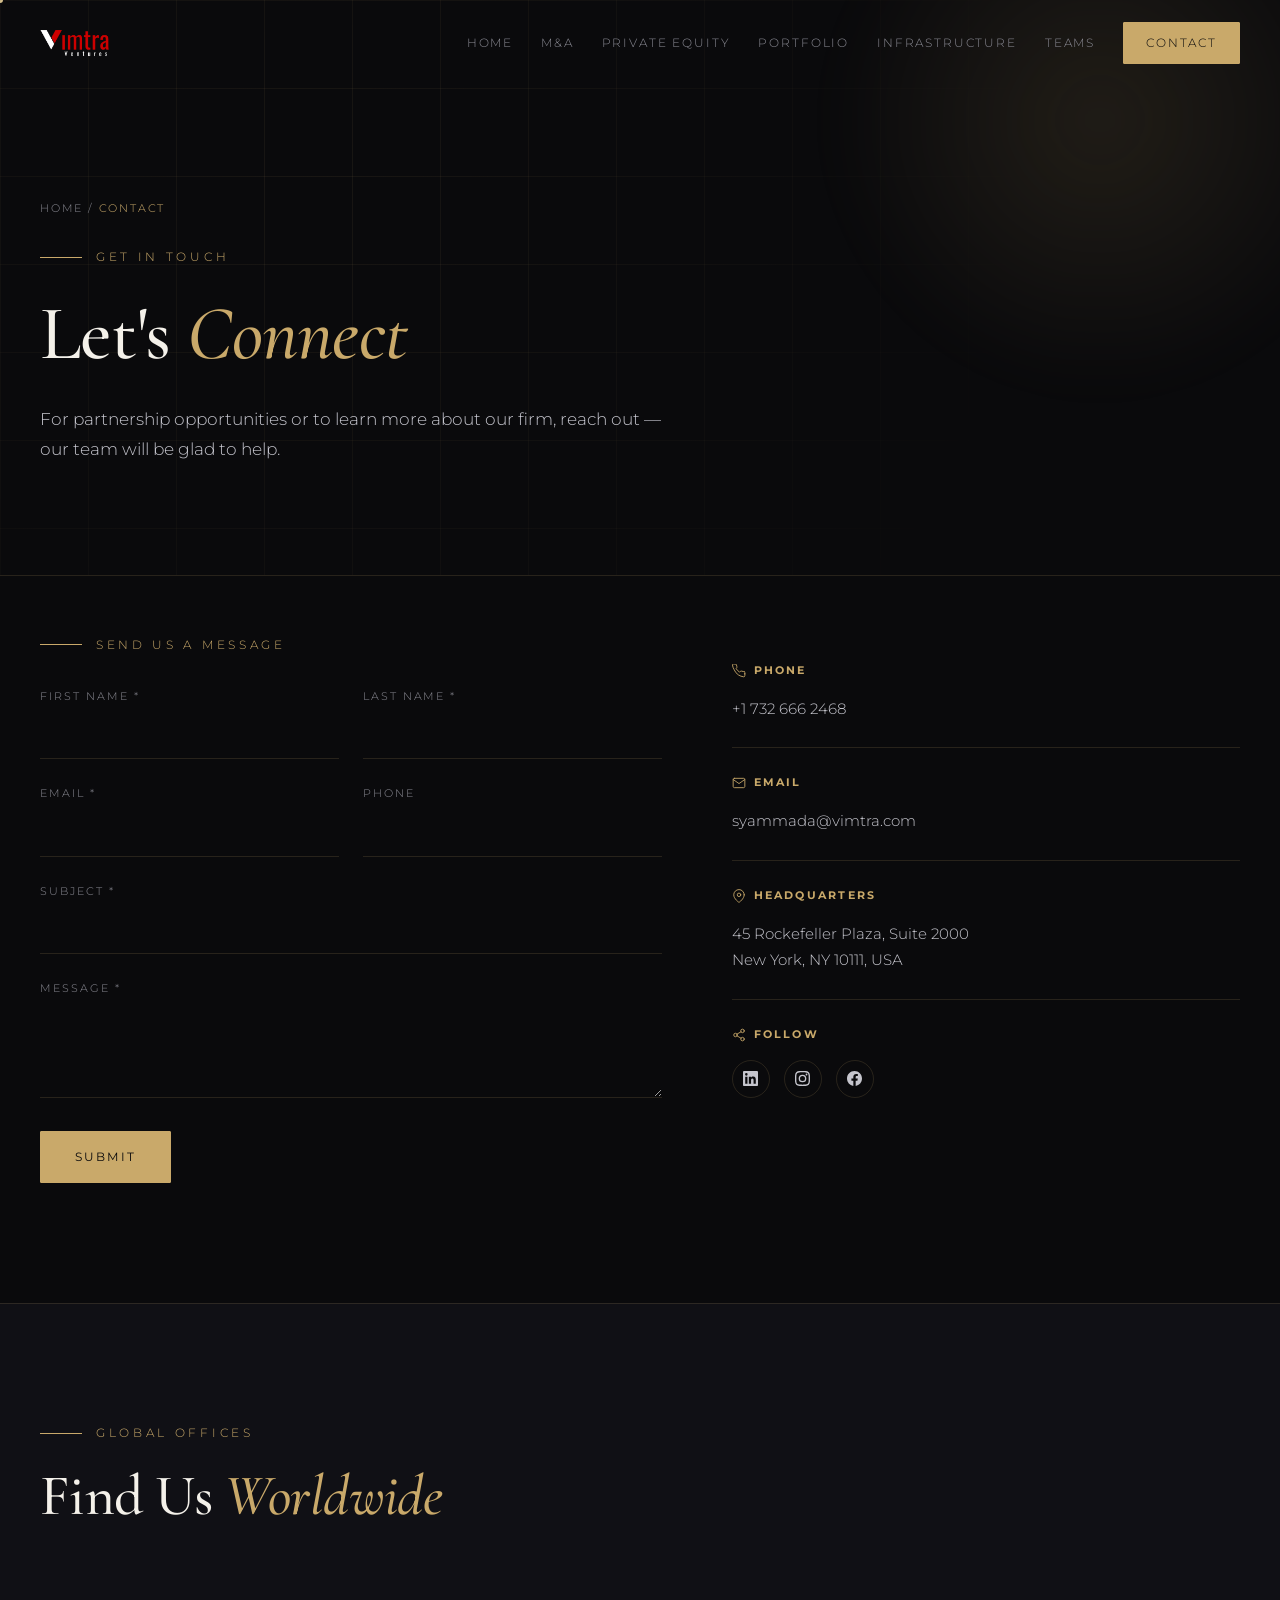
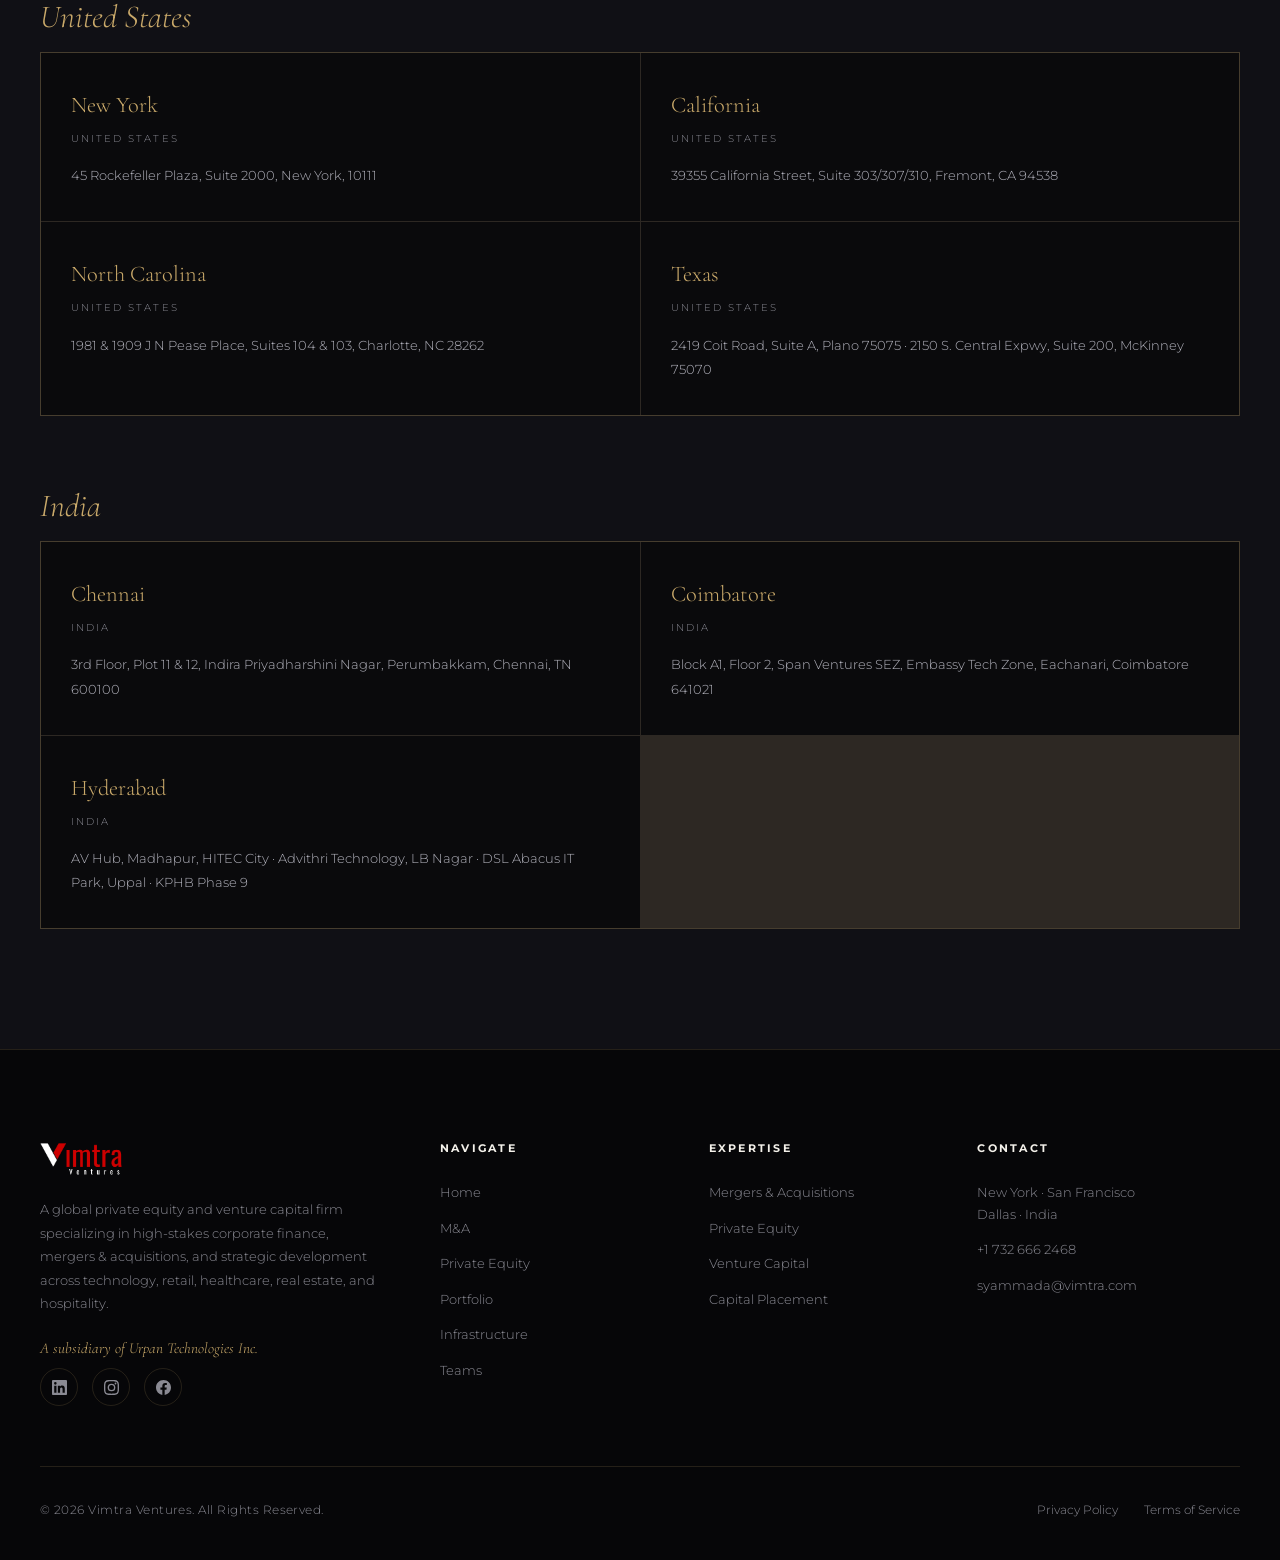
==== commit 976289f5: "Initialize project: Add Vivek Mahale profile, logo branding, and interactive homepage/portfolio enha" ====
--- a/contact.html
+++ b/contact.html
@@ -1,209 +1,209 @@
-<!DOCTYPE html>
-<html lang="en">
-<head>
-<meta charset="UTF-8">
-<meta name="viewport" content="width=device-width, initial-scale=1.0">
-<title>Contact | Vimtra Ventures | Global Investment Firm</title>
-<meta name="description" content="Get in touch with Vimtra Ventures. Find contact information and office locations for our teams in New York, San Francisco, Dallas, and India.">
-<meta property="og:title" content="Contact | Vimtra Ventures">
-<meta property="og:description" content="Reach out to Vimtra Ventures for partnership opportunities or to learn more about our firm.">
-<meta property="og:type" content="website">
-<meta name="twitter:card" content="summary_large_image">
-<link rel="icon" href="images/favicon.png" type="image/png">
-<link rel="stylesheet" href="styles.css">
-<noscript><style>.reveal{opacity:1;transform:none}</style></noscript>
-</head>
-<body>
-<a class="skip-link" href="#main">Skip to main content</a>
-<div class="cursor-dot" aria-hidden="true"></div>
-<div class="cursor-ring" aria-hidden="true"></div>
-
-<nav id="nav" aria-label="Main navigation"><div class="wrap">
-  <a href="index.html" class="brand" aria-label="Vimtra Ventures home"><img src="images/logowhite.png" alt="Vimtra Ventures"></a>
-  <div class="menu" id="menu">
-    <a href="index.html">Home</a>
-    <a href="mergers-acquisitions.html">M&amp;A</a>
-    <a href="private-equity.html">Private Equity</a>
-    <a href="portfolio.html">Portfolio</a>
-    <a href="infrastructure.html">Infrastructure</a>
-    <a href="teams.html">Teams</a>
-    <a href="contact.html" class="nav-cta active">Contact</a>
-  </div>
-  <button class="burger" id="burger" aria-label="Toggle navigation" aria-expanded="false"><span></span><span></span><span></span></button>
-</div></nav>
-
-<main id="main">
-
-<header class="page-hero">
-  <div class="hero-grid" aria-hidden="true"></div><div class="glow" aria-hidden="true"></div>
-  <div class="wrap">
-    <div class="crumbs reveal"><a href="index.html">Home</a> / <span>Contact</span></div>
-    <div class="eyebrow reveal">Get In Touch</div>
-    <h1 class="reveal" style="transition-delay:.1s">Let's <em>Connect</em></h1>
-    <p class="intro reveal" style="transition-delay:.2s">For partnership opportunities or to learn more about our firm, reach out — our team will be glad to help.</p>
-  </div>
-</header>
-
-<section style="padding-top:60px">
-  <div class="wrap">
-    <div class="contact-grid">
-      <div class="reveal">
-        <div class="eyebrow" style="margin-bottom:34px">Send Us a Message</div>
-        <form id="contact-form" novalidate>
-          <div class="row2">
-            <div class="field">
-              <label for="fn">First Name <span aria-hidden="true">*</span></label>
-              <input type="text" id="fn" name="first_name" autocomplete="given-name" aria-required="true">
-              <div class="field-error" role="alert">Please enter your first name.</div>
-            </div>
-            <div class="field">
-              <label for="ln">Last Name <span aria-hidden="true">*</span></label>
-              <input type="text" id="ln" name="last_name" autocomplete="family-name" aria-required="true">
-              <div class="field-error" role="alert">Please enter your last name.</div>
-            </div>
-          </div>
-          <div class="row2">
-            <div class="field">
-              <label for="em">Email <span aria-hidden="true">*</span></label>
-              <input type="email" id="em" name="email" autocomplete="email" aria-required="true">
-              <div class="field-error" role="alert">Please enter a valid email address.</div>
-            </div>
-            <div class="field">
-              <label for="ph">Phone</label>
-              <input type="tel" id="ph" name="phone" autocomplete="tel">
-            </div>
-          </div>
-          <div class="field">
-            <label for="sb">Subject <span aria-hidden="true">*</span></label>
-            <input type="text" id="sb" name="subject" aria-required="true">
-            <div class="field-error" role="alert">Please enter a subject.</div>
-          </div>
-          <div class="field">
-            <label for="msg">Message <span aria-hidden="true">*</span></label>
-            <textarea id="msg" name="message" aria-required="true"></textarea>
-            <div class="field-error" role="alert">Please enter your message.</div>
-          </div>
-          <button type="submit" class="btn btn-solid">Submit</button>
-        </form>
-        <div class="form-success" id="form-success" role="status">
-          <strong>Message Ready</strong>
-          Your email client should open now. If it didn't, email us directly at <a href="mailto:syammada@vimtra.com">syammada@vimtra.com</a>.
-        </div>
-      </div>
-      <div class="contact-info reveal" style="transition-delay:.1s">
-        <div class="ci-block"><h4>Phone</h4><a href="tel:+17326662468">+1 732 666 2468</a></div>
-        <div class="ci-block"><h4>Email</h4><a href="mailto:syammada@vimtra.com">syammada@vimtra.com</a></div>
-        <div class="ci-block"><h4>Headquarters</h4><p>45 Rockefeller Plaza, Suite 2000<br>New York, NY 10111, USA</p></div>
-        <div class="ci-block" style="border-bottom:none"><h4>Follow</h4>
-          <div class="socials">
-            <a href="https://www.linkedin.com/company/vimtra-ventures/" aria-label="Vimtra on LinkedIn">in</a>
-            <a href="https://www.instagram.com/vimtra_ventures/" aria-label="Vimtra on Instagram">ig</a>
-            <a href="https://www.facebook.com/profile.php?id=100078611386991" aria-label="Vimtra on Facebook">f</a>
-          </div>
-        </div>
-      </div>
-    </div>
-  </div>
-</section>
-
-<section style="background:var(--obsidian-2);border-top:1px solid var(--line)">
-  <div class="wrap">
-    <div class="sec-head reveal"><div class="eyebrow">Global Offices</div><h2>Find Us <em>Worldwide</em></h2></div>
-
-    <div class="region-label reveal" style="margin-top:0">United States</div>
-    <div class="offices">
-      <div class="office reveal"><div class="city">New York</div><div class="country">United States</div><address>45 Rockefeller Plaza, Suite 2000, New York, 10111</address></div>
-      <div class="office reveal"><div class="city">California</div><div class="country">United States</div><address>39355 California Street, Suite 303/307/310, Fremont, CA 94538</address></div>
-      <div class="office reveal"><div class="city">North Carolina</div><div class="country">United States</div><address>1981 &amp; 1909 J N Pease Place, Suites 104 &amp; 103, Charlotte, NC 28262</address></div>
-      <div class="office reveal"><div class="city">Texas</div><div class="country">United States</div><address>2419 Coit Road, Suite A, Plano 75075 · 2150 S. Central Expwy, Suite 200, McKinney 75070</address></div>
-    </div>
-
-    <div class="region-label reveal">India</div>
-    <div class="offices">
-      <div class="office reveal"><div class="city">Chennai</div><div class="country">India</div><address>3rd Floor, Plot 11 &amp; 12, Indira Priyadharshini Nagar, Perumbakkam, Chennai, TN 600100</address></div>
-      <div class="office reveal"><div class="city">Coimbatore</div><div class="country">India</div><address>Block A1, Floor 2, Span Ventures SEZ, Embassy Tech Zone, Eachanari, Coimbatore 641021</address></div>
-      <div class="office reveal"><div class="city">Hyderabad</div><div class="country">India</div><address>AV Hub, Madhapur, HITEC City · Advithri Technology, LB Nagar · DSL Abacus IT Park, Uppal · KPHB Phase 9</address></div>
-    </div>
-  </div>
-</section>
-
-</main>
-
-<footer><div class="wrap">
-  <div class="foot-top">
-    <div>
-      <div class="foot-brand"><img src="images/logowhite.png" alt="Vimtra Ventures"></div>
-      <p class="about">A global private equity and venture capital firm specializing in high-stakes corporate finance, mergers &amp; acquisitions, and strategic development across technology, retail, healthcare, real estate, and hospitality.</p>
-      <p class="sub">A subsidiary of Urpan Technologies Inc.</p>
-      <div class="socials">
-        <a href="https://www.linkedin.com/company/vimtra-ventures/" aria-label="Vimtra on LinkedIn">in</a>
-        <a href="https://www.instagram.com/vimtra_ventures/" aria-label="Vimtra on Instagram">ig</a>
-        <a href="https://www.facebook.com/profile.php?id=100078611386991" aria-label="Vimtra on Facebook">f</a>
-      </div>
-    </div>
-    <div class="foot-col"><h4>Navigate</h4><a href="index.html">Home</a><a href="mergers-acquisitions.html">M&amp;A</a><a href="private-equity.html">Private Equity</a><a href="portfolio.html">Portfolio</a><a href="infrastructure.html">Infrastructure</a><a href="teams.html">Teams</a></div>
-    <div class="foot-col"><h4>Expertise</h4><a href="mergers-acquisitions.html">Mergers &amp; Acquisitions</a><a href="private-equity.html">Private Equity</a><a href="private-equity.html">Venture Capital</a><a href="private-equity.html">Capital Placement</a></div>
-    <div class="foot-col"><h4>Contact</h4><p class="fp">New York · San Francisco<br>Dallas · India</p><a href="tel:+17326662468">+1 732 666 2468</a><a href="mailto:syammada@vimtra.com">syammada@vimtra.com</a></div>
-  </div>
-  <div class="foot-bottom"><p>© 2026 Vimtra Ventures. All Rights Reserved.</p><div class="links"><a href="privacy-policy.html">Privacy Policy</a><a href="terms.html">Terms of Service</a></div></div>
-</div></footer>
-
-<script src="scripts.js"></script>
-<script>
-(function () {
-  var form = document.getElementById('contact-form');
-  if (!form) return;
-
-  form.addEventListener('submit', function (e) {
-    e.preventDefault();
-    var valid = true;
-
-    function getVal(id) {
-      return (document.getElementById(id).value || '').trim();
-    }
-
-    function require(id) {
-      var el = document.getElementById(id);
-      var wrap = el.closest('.field');
-      var val = el.value.trim();
-      if (!val) { wrap.classList.add('error'); valid = false; return ''; }
-      wrap.classList.remove('error');
-      return val;
-    }
-
-    function requireEmail(id) {
-      var el = document.getElementById(id);
-      var wrap = el.closest('.field');
-      var val = el.value.trim();
-      var ok = val && /^[^\s@]+@[^\s@]+\.[^\s@]+$/.test(val);
-      if (!ok) { wrap.classList.add('error'); valid = false; return ''; }
-      wrap.classList.remove('error');
-      return val;
-    }
-
-    var fn  = require('fn');
-    var ln  = require('ln');
-    var em  = requireEmail('em');
-    var ph  = getVal('ph');
-    var sb  = require('sb');
-    var msg = require('msg');
-
-    if (!valid) return;
-
-    var subject = encodeURIComponent(sb || ('Website enquiry from ' + fn + ' ' + ln));
-    var body = encodeURIComponent(
-      'Name: ' + fn + ' ' + ln +
-      '\nEmail: ' + em +
-      '\nPhone: ' + (ph || 'N/A') +
-      '\n\n' + msg
-    );
-    window.location.href = 'mailto:syammada@vimtra.com?subject=' + subject + '&body=' + body;
-
-    document.getElementById('form-success').style.display = 'block';
-    form.reset();
-    document.querySelectorAll('.field').forEach(function (f) { f.classList.remove('error'); });
-  });
-})();
-</script>
-</body>
-</html>
+<!DOCTYPE html>
+<html lang="en">
+<head>
+<meta charset="UTF-8">
+<meta name="viewport" content="width=device-width, initial-scale=1.0">
+<title>Contact | Vimtra Ventures | Global Investment Firm</title>
+<meta name="description" content="Get in touch with Vimtra Ventures. Find contact information and office locations for our teams in New York, San Francisco, Dallas, and India.">
+<meta property="og:title" content="Contact | Vimtra Ventures">
+<meta property="og:description" content="Reach out to Vimtra Ventures for partnership opportunities or to learn more about our firm.">
+<meta property="og:type" content="website">
+<meta name="twitter:card" content="summary_large_image">
+<link rel="icon" href="images/favicon.png" type="image/png">
+<link rel="stylesheet" href="styles.css">
+<noscript><style>.reveal{opacity:1;transform:none}</style></noscript>
+</head>
+<body>
+<a class="skip-link" href="#main">Skip to main content</a>
+<div class="cursor-dot" aria-hidden="true"></div>
+<div class="cursor-ring" aria-hidden="true"></div>
+
+<nav id="nav" aria-label="Main navigation"><div class="wrap">
+  <a href="index.html" class="brand" aria-label="Vimtra Ventures home"><img src="images/logowhite.png" alt="Vimtra Ventures"></a>
+  <div class="menu" id="menu">
+    <a href="index.html">Home</a>
+    <a href="mergers-acquisitions.html">M&amp;A</a>
+    <a href="private-equity.html">Private Equity</a>
+    <a href="portfolio.html">Portfolio</a>
+    <a href="infrastructure.html">Infrastructure</a>
+    <a href="teams.html">Teams</a>
+    <a href="contact.html" class="nav-cta active">Contact</a>
+  </div>
+  <button class="burger" id="burger" aria-label="Toggle navigation" aria-expanded="false"><span></span><span></span><span></span></button>
+</div></nav>
+
+<main id="main">
+
+<header class="page-hero">
+  <div class="hero-grid" aria-hidden="true"></div><div class="glow" aria-hidden="true"></div>
+  <div class="wrap">
+    <div class="crumbs reveal"><a href="index.html">Home</a> / <span>Contact</span></div>
+    <div class="eyebrow reveal">Get In Touch</div>
+    <h1 class="reveal" style="transition-delay:.1s">Let's <em>Connect</em></h1>
+    <p class="intro reveal" style="transition-delay:.2s">For partnership opportunities or to learn more about our firm, reach out — our team will be glad to help.</p>
+  </div>
+</header>
+
+<section style="padding-top:60px">
+  <div class="wrap">
+    <div class="contact-grid">
+      <div class="reveal">
+        <div class="eyebrow" style="margin-bottom:34px">Send Us a Message</div>
+        <form id="contact-form" novalidate>
+          <div class="row2">
+            <div class="field">
+              <label for="fn">First Name <span aria-hidden="true">*</span></label>
+              <input type="text" id="fn" name="first_name" autocomplete="given-name" aria-required="true">
+              <div class="field-error" role="alert">Please enter your first name.</div>
+            </div>
+            <div class="field">
+              <label for="ln">Last Name <span aria-hidden="true">*</span></label>
+              <input type="text" id="ln" name="last_name" autocomplete="family-name" aria-required="true">
+              <div class="field-error" role="alert">Please enter your last name.</div>
+            </div>
+          </div>
+          <div class="row2">
+            <div class="field">
+              <label for="em">Email <span aria-hidden="true">*</span></label>
+              <input type="email" id="em" name="email" autocomplete="email" aria-required="true">
+              <div class="field-error" role="alert">Please enter a valid email address.</div>
+            </div>
+            <div class="field">
+              <label for="ph">Phone</label>
+              <input type="tel" id="ph" name="phone" autocomplete="tel">
+            </div>
+          </div>
+          <div class="field">
+            <label for="sb">Subject <span aria-hidden="true">*</span></label>
+            <input type="text" id="sb" name="subject" aria-required="true">
+            <div class="field-error" role="alert">Please enter a subject.</div>
+          </div>
+          <div class="field">
+            <label for="msg">Message <span aria-hidden="true">*</span></label>
+            <textarea id="msg" name="message" aria-required="true"></textarea>
+            <div class="field-error" role="alert">Please enter your message.</div>
+          </div>
+          <button type="submit" class="btn btn-solid">Submit</button>
+        </form>
+        <div class="form-success" id="form-success" role="status">
+          <strong>Message Ready</strong>
+          Your email client should open now. If it didn't, email us directly at <a href="mailto:syammada@vimtra.com">syammada@vimtra.com</a>.
+        </div>
+      </div>
+      <div class="contact-info reveal" style="transition-delay:.1s">
+        <div class="ci-block"><h4>Phone</h4><a href="tel:+17326662468">+1 732 666 2468</a></div>
+        <div class="ci-block"><h4>Email</h4><a href="mailto:syammada@vimtra.com">syammada@vimtra.com</a></div>
+        <div class="ci-block"><h4>Headquarters</h4><p>45 Rockefeller Plaza, Suite 2000<br>New York, NY 10111, USA</p></div>
+        <div class="ci-block" style="border-bottom:none"><h4>Follow</h4>
+          <div class="socials">
+            <a href="https://www.linkedin.com/company/vimtra-ventures/" aria-label="Vimtra on LinkedIn">in</a>
+            <a href="https://www.instagram.com/vimtra_ventures/" aria-label="Vimtra on Instagram">ig</a>
+            <a href="https://www.facebook.com/profile.php?id=100078611386991" aria-label="Vimtra on Facebook">f</a>
+          </div>
+        </div>
+      </div>
+    </div>
+  </div>
+</section>
+
+<section style="background:var(--obsidian-2);border-top:1px solid var(--line)">
+  <div class="wrap">
+    <div class="sec-head reveal"><div class="eyebrow">Global Offices</div><h2>Find Us <em>Worldwide</em></h2></div>
+
+    <div class="region-label reveal" style="margin-top:0">United States</div>
+    <div class="offices">
+      <div class="office reveal"><div class="city">New York</div><div class="country">United States</div><address>45 Rockefeller Plaza, Suite 2000, New York, 10111</address></div>
+      <div class="office reveal"><div class="city">California</div><div class="country">United States</div><address>39355 California Street, Suite 303/307/310, Fremont, CA 94538</address></div>
+      <div class="office reveal"><div class="city">North Carolina</div><div class="country">United States</div><address>1981 &amp; 1909 J N Pease Place, Suites 104 &amp; 103, Charlotte, NC 28262</address></div>
+      <div class="office reveal"><div class="city">Texas</div><div class="country">United States</div><address>2419 Coit Road, Suite A, Plano 75075 · 2150 S. Central Expwy, Suite 200, McKinney 75070</address></div>
+    </div>
+
+    <div class="region-label reveal">India</div>
+    <div class="offices">
+      <div class="office reveal"><div class="city">Chennai</div><div class="country">India</div><address>3rd Floor, Plot 11 &amp; 12, Indira Priyadharshini Nagar, Perumbakkam, Chennai, TN 600100</address></div>
+      <div class="office reveal"><div class="city">Coimbatore</div><div class="country">India</div><address>Block A1, Floor 2, Span Ventures SEZ, Embassy Tech Zone, Eachanari, Coimbatore 641021</address></div>
+      <div class="office reveal"><div class="city">Hyderabad</div><div class="country">India</div><address>AV Hub, Madhapur, HITEC City · Advithri Technology, LB Nagar · DSL Abacus IT Park, Uppal · KPHB Phase 9</address></div>
+    </div>
+  </div>
+</section>
+
+</main>
+
+<footer><div class="wrap">
+  <div class="foot-top">
+    <div>
+      <div class="foot-brand"><img src="images/logowhite.png" alt="Vimtra Ventures"></div>
+      <p class="about">A global private equity and venture capital firm specializing in high-stakes corporate finance, mergers &amp; acquisitions, and strategic development across technology, retail, healthcare, real estate, and hospitality.</p>
+      <p class="sub">A subsidiary of Urpan Technologies Inc.</p>
+      <div class="socials">
+        <a href="https://www.linkedin.com/company/vimtra-ventures/" aria-label="Vimtra on LinkedIn">in</a>
+        <a href="https://www.instagram.com/vimtra_ventures/" aria-label="Vimtra on Instagram">ig</a>
+        <a href="https://www.facebook.com/profile.php?id=100078611386991" aria-label="Vimtra on Facebook">f</a>
+      </div>
+    </div>
+    <div class="foot-col"><h4>Navigate</h4><a href="index.html">Home</a><a href="mergers-acquisitions.html">M&amp;A</a><a href="private-equity.html">Private Equity</a><a href="portfolio.html">Portfolio</a><a href="infrastructure.html">Infrastructure</a><a href="teams.html">Teams</a></div>
+    <div class="foot-col"><h4>Expertise</h4><a href="mergers-acquisitions.html">Mergers &amp; Acquisitions</a><a href="private-equity.html">Private Equity</a><a href="private-equity.html">Venture Capital</a><a href="private-equity.html">Capital Placement</a></div>
+    <div class="foot-col"><h4>Contact</h4><p class="fp">New York · San Francisco<br>Dallas · India</p><a href="tel:+17326662468">+1 732 666 2468</a><a href="mailto:syammada@vimtra.com">syammada@vimtra.com</a></div>
+  </div>
+  <div class="foot-bottom"><p>© 2026 Vimtra Ventures. All Rights Reserved.</p><div class="links"><a href="privacy-policy.html">Privacy Policy</a><a href="terms.html">Terms of Service</a></div></div>
+</div></footer>
+
+<script src="scripts.js"></script>
+<script>
+(function () {
+  var form = document.getElementById('contact-form');
+  if (!form) return;
+
+  form.addEventListener('submit', function (e) {
+    e.preventDefault();
+    var valid = true;
+
+    function getVal(id) {
+      return (document.getElementById(id).value || '').trim();
+    }
+
+    function require(id) {
+      var el = document.getElementById(id);
+      var wrap = el.closest('.field');
+      var val = el.value.trim();
+      if (!val) { wrap.classList.add('error'); valid = false; return ''; }
+      wrap.classList.remove('error');
+      return val;
+    }
+
+    function requireEmail(id) {
+      var el = document.getElementById(id);
+      var wrap = el.closest('.field');
+      var val = el.value.trim();
+      var ok = val && /^[^\s@]+@[^\s@]+\.[^\s@]+$/.test(val);
+      if (!ok) { wrap.classList.add('error'); valid = false; return ''; }
+      wrap.classList.remove('error');
+      return val;
+    }
+
+    var fn  = require('fn');
+    var ln  = require('ln');
+    var em  = requireEmail('em');
+    var ph  = getVal('ph');
+    var sb  = require('sb');
+    var msg = require('msg');
+
+    if (!valid) return;
+
+    var subject = encodeURIComponent(sb || ('Website enquiry from ' + fn + ' ' + ln));
+    var body = encodeURIComponent(
+      'Name: ' + fn + ' ' + ln +
+      '\nEmail: ' + em +
+      '\nPhone: ' + (ph || 'N/A') +
+      '\n\n' + msg
+    );
+    window.location.href = 'mailto:syammada@vimtra.com?subject=' + subject + '&body=' + body;
+
+    document.getElementById('form-success').style.display = 'block';
+    form.reset();
+    document.querySelectorAll('.field').forEach(function (f) { f.classList.remove('error'); });
+  });
+})();
+</script>
+</body>
+</html>
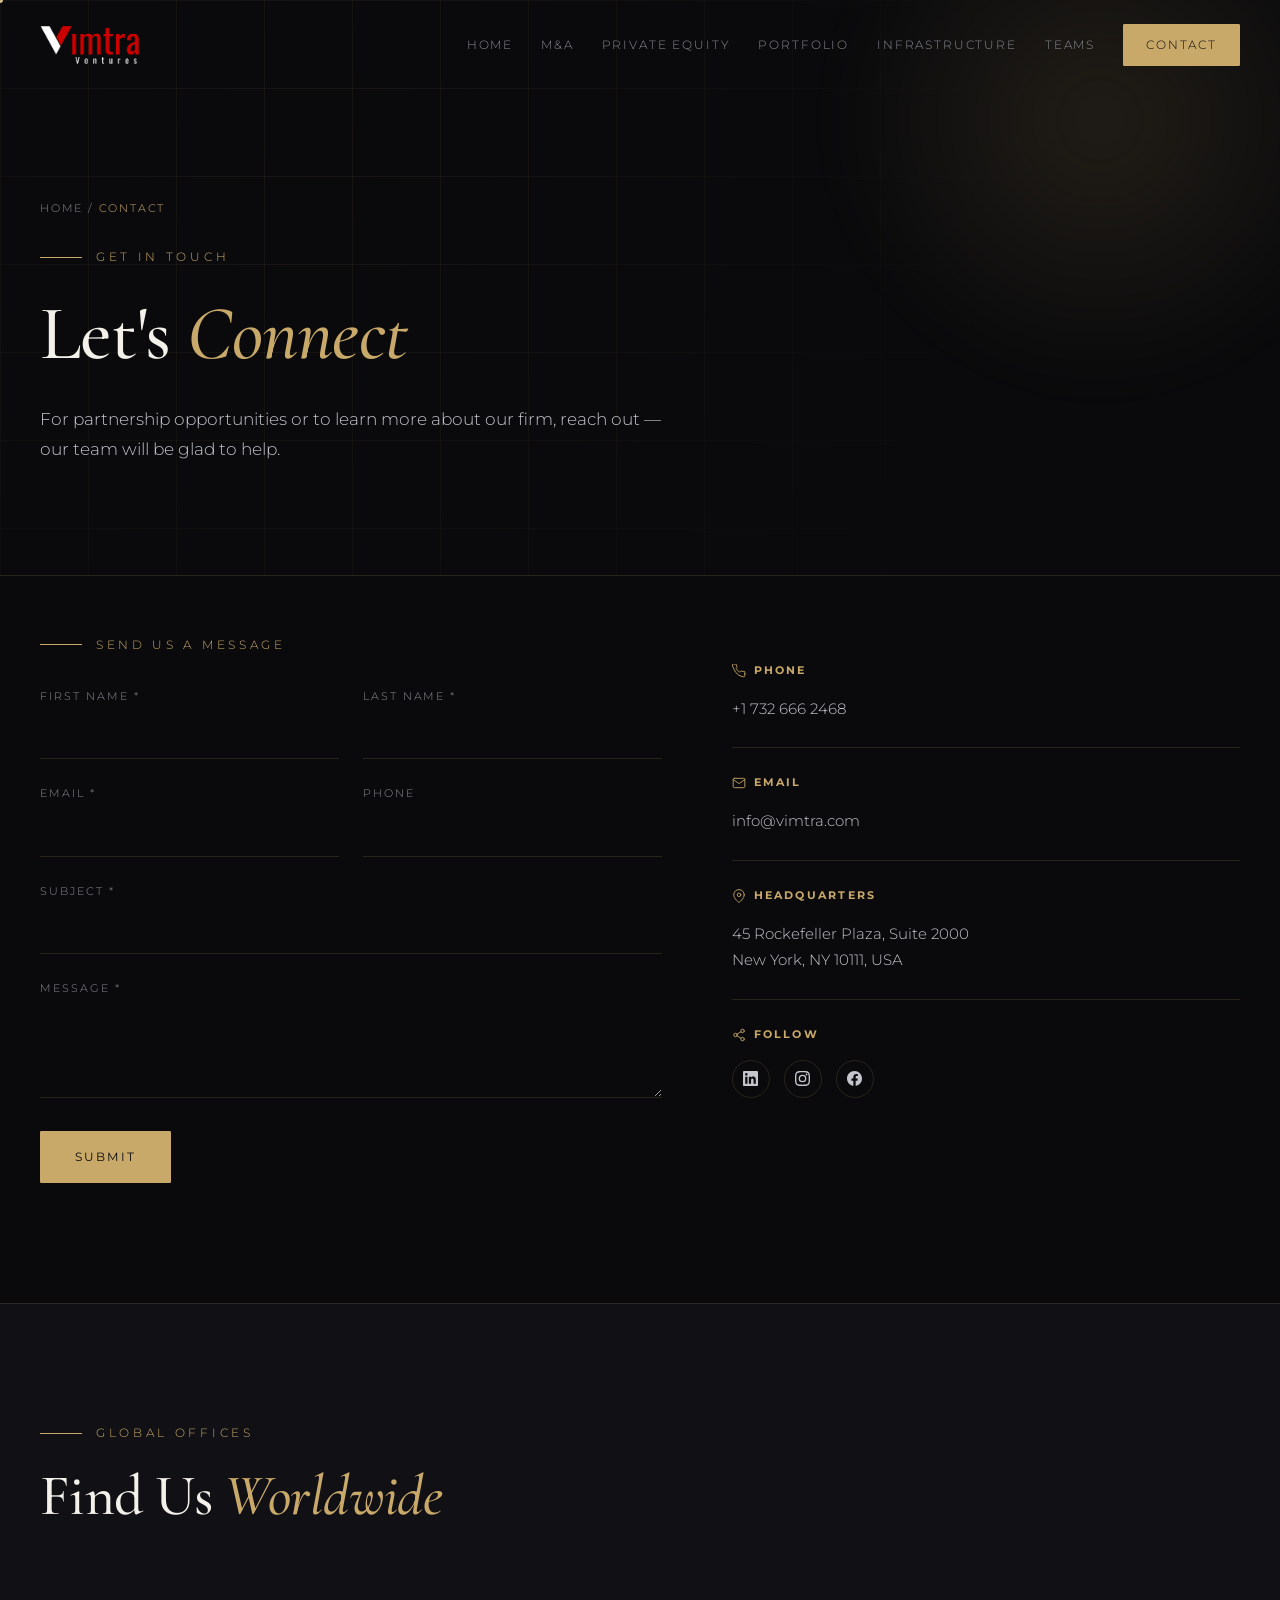
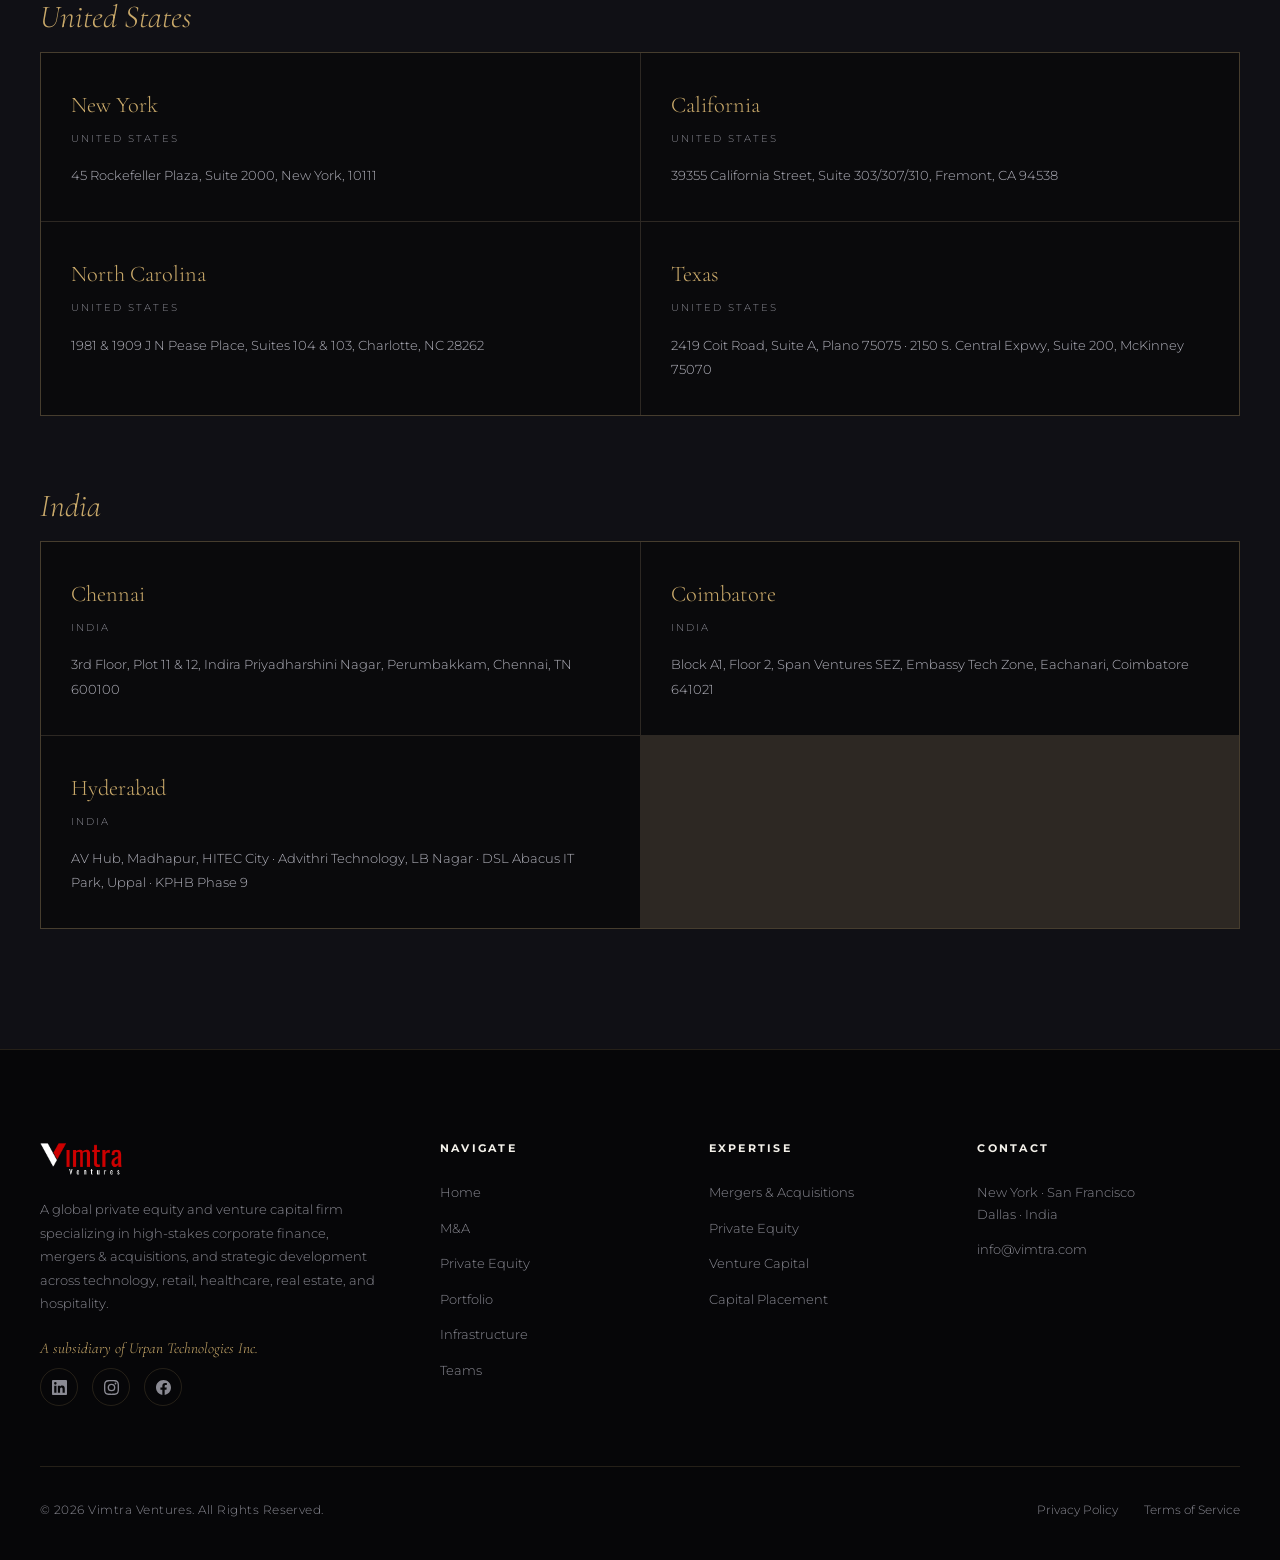
==== commit bf92bf14: "Update footer contact info (remove phone number, use info@vimtra.com) and add gradient mask to secto" ====
--- a/contact.html
+++ b/contact.html
@@ -87,12 +87,12 @@
         </form>
         <div class="form-success" id="form-success" role="status">
           <strong>Message Ready</strong>
-          Your email client should open now. If it didn't, email us directly at <a href="mailto:syammada@vimtra.com">syammada@vimtra.com</a>.
+          Your email client should open now. If it didn't, email us directly at <a href="mailto:info@vimtra.com">info@vimtra.com</a>.
         </div>
       </div>
       <div class="contact-info reveal" style="transition-delay:.1s">
         <div class="ci-block"><h4>Phone</h4><a href="tel:+17326662468">+1 732 666 2468</a></div>
-        <div class="ci-block"><h4>Email</h4><a href="mailto:syammada@vimtra.com">syammada@vimtra.com</a></div>
+        <div class="ci-block"><h4>Email</h4><a href="mailto:info@vimtra.com">info@vimtra.com</a></div>
         <div class="ci-block"><h4>Headquarters</h4><p>45 Rockefeller Plaza, Suite 2000<br>New York, NY 10111, USA</p></div>
         <div class="ci-block" style="border-bottom:none"><h4>Follow</h4>
           <div class="socials">
@@ -143,7 +143,7 @@
     </div>
     <div class="foot-col"><h4>Navigate</h4><a href="index.html">Home</a><a href="mergers-acquisitions.html">M&amp;A</a><a href="private-equity.html">Private Equity</a><a href="portfolio.html">Portfolio</a><a href="infrastructure.html">Infrastructure</a><a href="teams.html">Teams</a></div>
     <div class="foot-col"><h4>Expertise</h4><a href="mergers-acquisitions.html">Mergers &amp; Acquisitions</a><a href="private-equity.html">Private Equity</a><a href="private-equity.html">Venture Capital</a><a href="private-equity.html">Capital Placement</a></div>
-    <div class="foot-col"><h4>Contact</h4><p class="fp">New York · San Francisco<br>Dallas · India</p><a href="tel:+17326662468">+1 732 666 2468</a><a href="mailto:syammada@vimtra.com">syammada@vimtra.com</a></div>
+    <div class="foot-col"><h4>Contact</h4><p class="fp">New York · San Francisco<br>Dallas · India</p><a href="mailto:info@vimtra.com">info@vimtra.com</a></div>
   </div>
   <div class="foot-bottom"><p>© 2026 Vimtra Ventures. All Rights Reserved.</p><div class="links"><a href="privacy-policy.html">Privacy Policy</a><a href="terms.html">Terms of Service</a></div></div>
 </div></footer>
@@ -197,7 +197,7 @@
       '\nPhone: ' + (ph || 'N/A') +
       '\n\n' + msg
     );
-    window.location.href = 'mailto:syammada@vimtra.com?subject=' + subject + '&body=' + body;
+    window.location.href = 'mailto:info@vimtra.com?subject=' + subject + '&body=' + body;
 
     document.getElementById('form-success').style.display = 'block';
     form.reset();
--- a/styles.css
+++ b/styles.css
@@ -84,7 +84,7 @@
 nav.scrolled { background: rgba(10,10,12,.82); backdrop-filter: blur(14px); padding: 14px 0; border-color: var(--line); }
 nav .wrap { display: flex; align-items: center; justify-content: space-between; }
 .brand { display: block; }
-.brand img { height: 32px; width: auto; display: block; transition: transform .3s; }
+.brand img { height: 46px; width: auto; display: block; transition: transform .3s; }
 .brand:hover img { transform: scale(1.02); }
 
 .menu { display: flex; gap: 28px; align-items: center; }
@@ -160,7 +160,7 @@
 .stat-band .wrap { display: flex; flex-wrap: wrap; gap: 0; justify-content: space-between; }
 .stat-band .stat { flex: 1; min-width: 200px; padding: 70px 30px; text-align: center; border-right: 1px solid var(--line); }
 .stat-band .stat:last-child { border-right: none; }
-.stat-band .num { font-family: var(--serif); font-size: clamp(3rem,5vw,4.2rem); color: var(--gold); line-height: 1; font-weight: 500; }
+.stat-band .num { font-family: var(--serif); font-size: clamp(3rem,5vw,4.2rem); color: var(--gold); line-height: 1; font-weight: 500; font-variant-numeric: lining-nums; }
 .stat-band .lbl { font-size: .72rem; letter-spacing: .18em; text-transform: uppercase; color: var(--muted); margin-top: 16px; }
 
 /* ---------- project list ---------- */
@@ -198,7 +198,7 @@
 .logo-cell:hover img { filter: none; }
 
 /* ---------- sector cards ---------- */
-.sector-scroll { display: flex; gap: 24px; overflow-x: auto; padding-bottom: 20px; scroll-snap-type: x mandatory; }
+.sector-scroll { display: flex; gap: 24px; overflow-x: auto; overflow-y: hidden; padding: 12px 0 20px; scroll-snap-type: x mandatory; -webkit-mask-image: linear-gradient(to right, transparent, #000 30px, #000 calc(100% - 30px), transparent); mask-image: linear-gradient(to right, transparent, #000 30px, #000 calc(100% - 30px), transparent); }
 .sector-scroll::-webkit-scrollbar { height: 3px; }
 .sector-scroll::-webkit-scrollbar-thumb { background: var(--gold); }
 .sector-scroll::-webkit-scrollbar-track { background: var(--line); }
@@ -280,7 +280,7 @@
 .hero-stats { display: flex; flex-direction: column; border-left: 1px solid var(--line); padding-left: 38px; }
 .hero-stats .stat { padding: 26px 0; border-bottom: 1px solid var(--line); }
 .hero-stats .stat:last-child { border-bottom: none; }
-.hero-stats .num { font-family: var(--serif); font-size: 3.2rem; line-height: 1; color: var(--gold); font-weight: 500; }
+.hero-stats .num { font-family: var(--serif); font-size: 3.2rem; line-height: 1; color: var(--gold); font-weight: 500; font-variant-numeric: lining-nums; }
 .hero-stats .lbl { font-size: .7rem; letter-spacing: .18em; text-transform: uppercase; color: var(--muted); margin-top: 10px; }
 
 /* ---------- ticker ---------- */
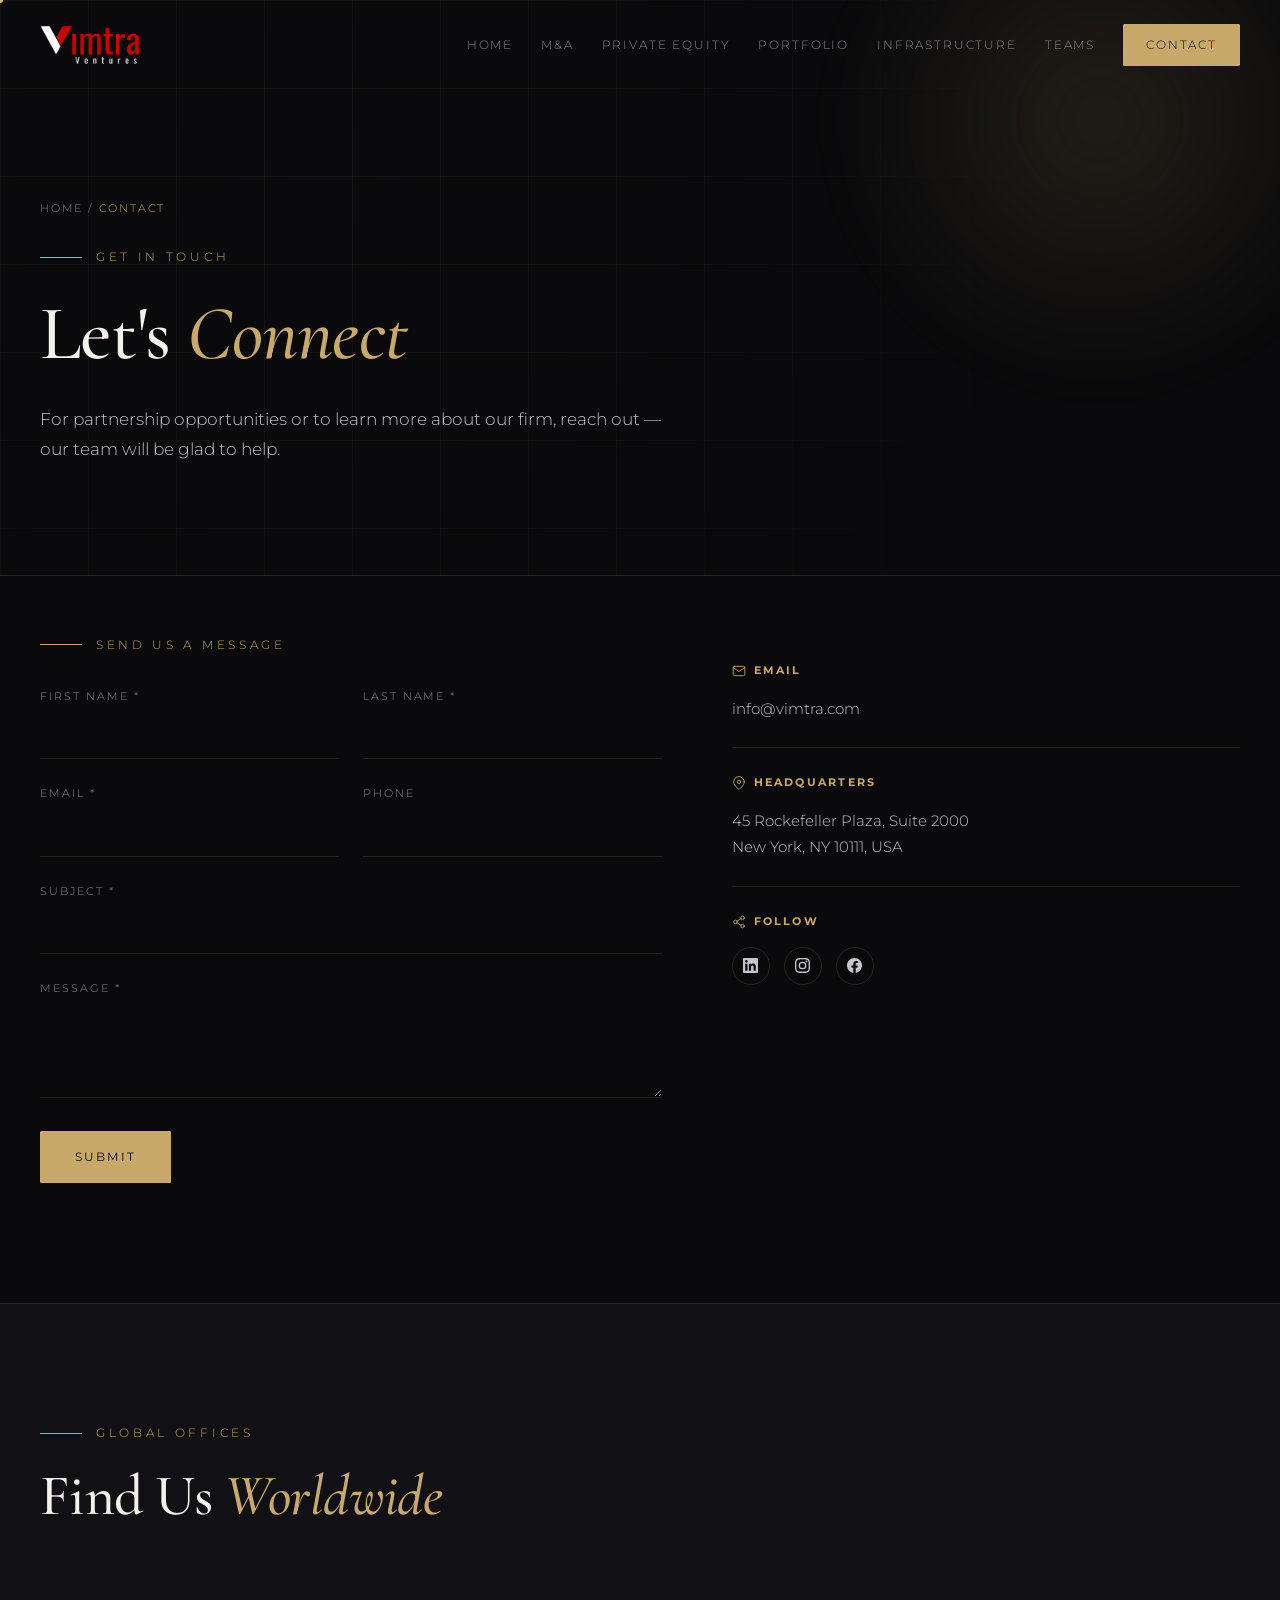
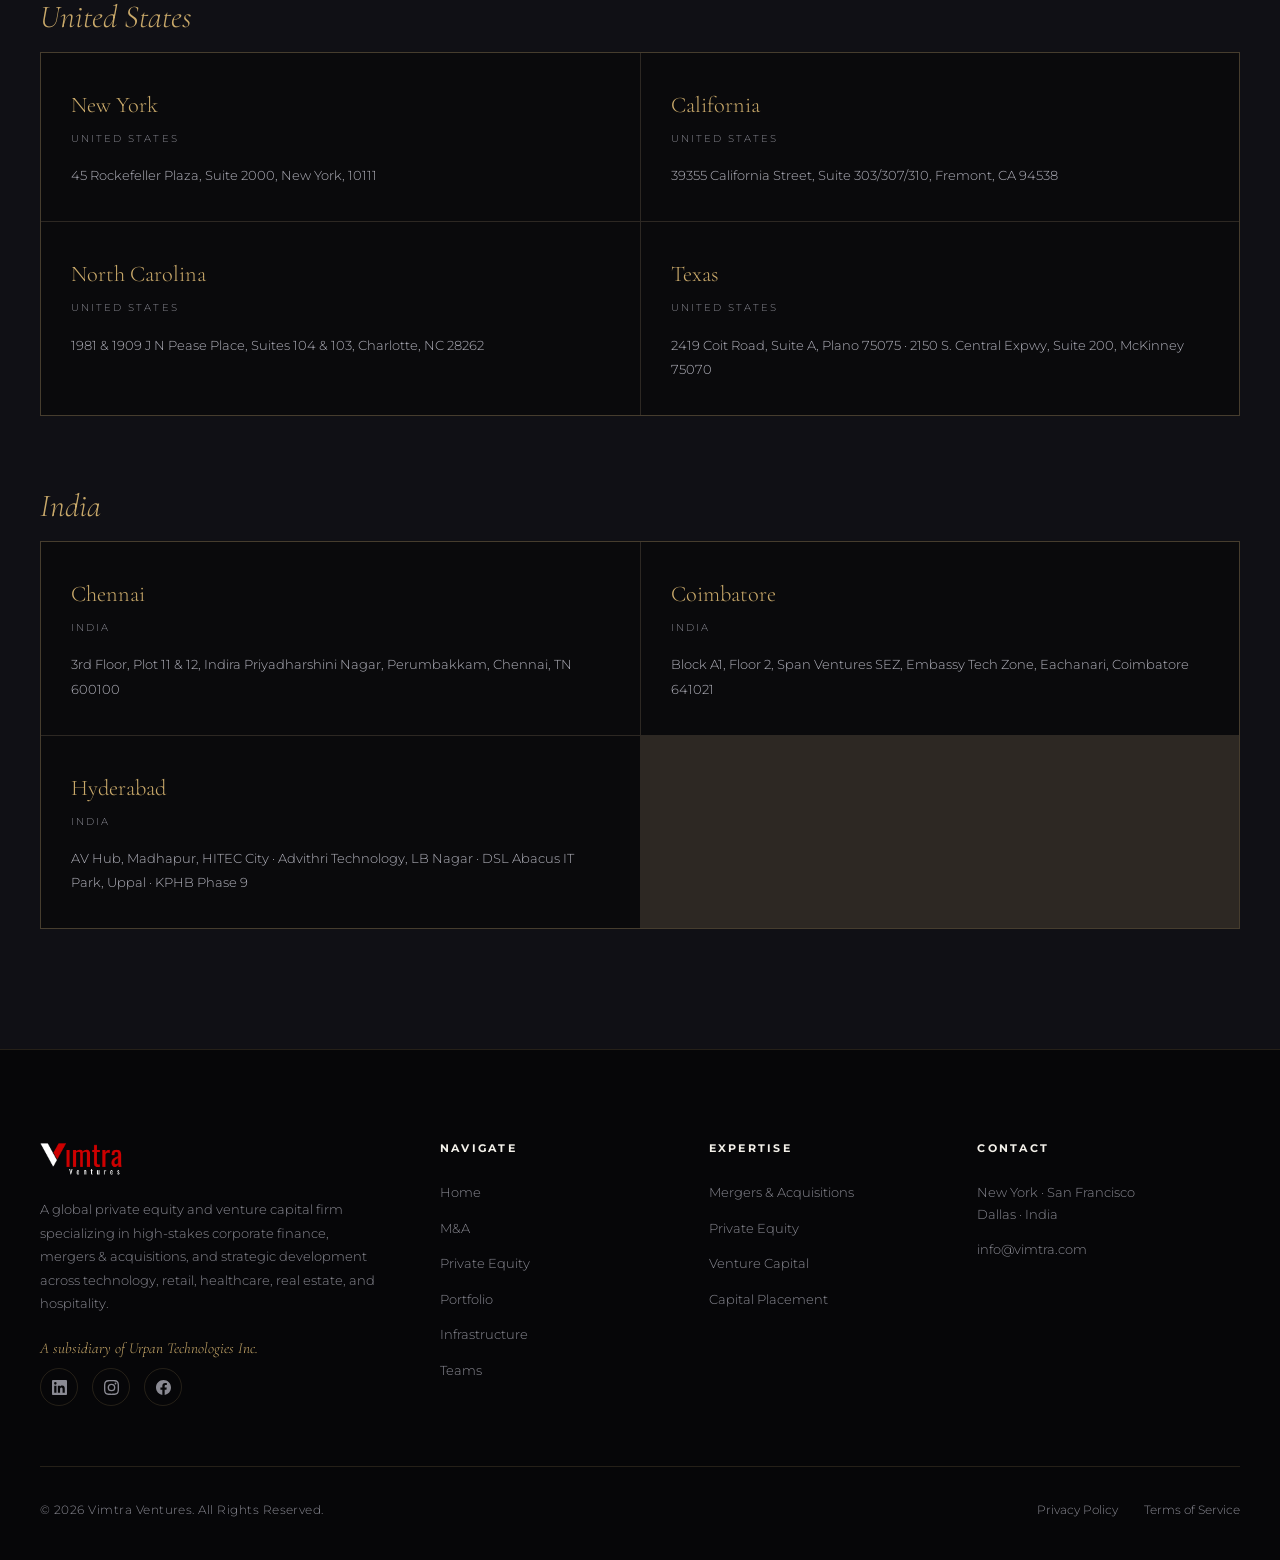
==== commit 204d9553: "Update sports portfolio hero image to golf themed close-up, including latest format and contact edit" ====
--- a/contact.html
+++ b/contact.html
@@ -91,7 +91,7 @@
         </div>
       </div>
       <div class="contact-info reveal" style="transition-delay:.1s">
-        <div class="ci-block"><h4>Phone</h4><a href="tel:+17326662468">+1 732 666 2468</a></div>
+        <!-- <div class="ci-block"><h4>Phone</h4><a href="tel:+17326662468">+1 732 666 2468</a></div> -->
         <div class="ci-block"><h4>Email</h4><a href="mailto:info@vimtra.com">info@vimtra.com</a></div>
         <div class="ci-block"><h4>Headquarters</h4><p>45 Rockefeller Plaza, Suite 2000<br>New York, NY 10111, USA</p></div>
         <div class="ci-block" style="border-bottom:none"><h4>Follow</h4>
--- a/styles.css
+++ b/styles.css
@@ -9,23 +9,60 @@
   --panel: #15151b;
   --gold: #c9a96a;
   --gold-bright: #e4cd9a;
-  --gold-dim: rgba(201,169,106,.18);
+  --gold-dim: rgba(201, 169, 106, .18);
   --ivory: #f4f1ea;
   --muted: #8a8a93;
-  --line: rgba(201,169,106,.16);
+  --line: rgba(201, 169, 106, .16);
   --serif: 'Cormorant Garamond', Georgia, serif;
   --sans: 'Montserrat', sans-serif;
 }
 
 /* ---------- base ---------- */
-* { margin: 0; padding: 0; box-sizing: border-box; }
-html { scroll-behavior: smooth; }
-body { background: var(--obsidian); color: var(--ivory); font-family: var(--sans); font-weight: 300; line-height: 1.6; overflow-x: hidden; cursor: none; }
-::selection { background: var(--gold); color: var(--obsidian); }
-a { color: inherit; text-decoration: none; }
-img { max-width: 100%; display: block; }
-.wrap { max-width: 1280px; margin: 0 auto; padding: 0 40px; }
-em { font-style: italic; color: var(--gold); }
+* {
+  margin: 0;
+  padding: 0;
+  box-sizing: border-box;
+}
+
+html {
+  scroll-behavior: smooth;
+}
+
+body {
+  background: var(--obsidian);
+  color: var(--ivory);
+  font-family: var(--sans);
+  font-weight: 300;
+  line-height: 1.6;
+  overflow-x: hidden;
+  cursor: none;
+}
+
+::selection {
+  background: var(--gold);
+  color: var(--obsidian);
+}
+
+a {
+  color: inherit;
+  text-decoration: none;
+}
+
+img {
+  max-width: 100%;
+  display: block;
+}
+
+.wrap {
+  max-width: 1280px;
+  margin: 0 auto;
+  padding: 0 40px;
+}
+
+em {
+  font-style: italic;
+  color: var(--gold);
+}
 
 /* ---------- accessibility ---------- */
 .skip-link {
@@ -43,7 +80,10 @@
   font-weight: 500;
   transition: top .2s;
 }
-.skip-link:focus { top: 0; }
+
+.skip-link:focus {
+  top: 0;
+}
 
 a:focus-visible,
 button:focus-visible,
@@ -55,286 +95,1525 @@
 }
 
 /* ---------- custom cursor ---------- */
-.cursor-dot, .cursor-ring {
+.cursor-dot,
+.cursor-ring {
   position: fixed;
-  top: 0; left: 0;
+  top: 0;
+  left: 0;
   border-radius: 50%;
   pointer-events: none;
   z-index: 9999;
   mix-blend-mode: difference;
 }
-.cursor-dot { width: 6px; height: 6px; background: var(--gold-bright); transform: translate(-50%,-50%); }
-.cursor-ring { width: 34px; height: 34px; border: 1px solid var(--gold); transform: translate(-50%,-50%); transition: width .25s, height .25s, background .25s; }
-.cursor-ring.hover { width: 54px; height: 54px; background: var(--gold-dim); }
-@media (hover: none), (max-width: 820px) {
-  body { cursor: auto; }
-  .cursor-dot, .cursor-ring { display: none; }
+
+.cursor-dot {
+  width: 6px;
+  height: 6px;
+  background: var(--gold-bright);
+  transform: translate(-50%, -50%);
+}
+
+.cursor-ring {
+  width: 34px;
+  height: 34px;
+  border: 1px solid var(--gold);
+  transform: translate(-50%, -50%);
+  transition: width .25s, height .25s, background .25s;
+}
+
+.cursor-ring.hover {
+  width: 54px;
+  height: 54px;
+  background: var(--gold-dim);
+}
+
+@media (hover: none),
+(max-width: 820px) {
+  body {
+    cursor: auto;
+  }
+
+  .cursor-dot,
+  .cursor-ring {
+    display: none;
+  }
 }
 
 /* ---------- nav ---------- */
 nav {
   position: fixed;
-  top: 0; left: 0;
+  top: 0;
+  left: 0;
   width: 100%;
   z-index: 500;
   padding: 22px 0;
   transition: background .4s, padding .4s, border-color .4s;
   border-bottom: 1px solid transparent;
 }
-nav.scrolled { background: rgba(10,10,12,.82); backdrop-filter: blur(14px); padding: 14px 0; border-color: var(--line); }
-nav .wrap { display: flex; align-items: center; justify-content: space-between; }
-.brand { display: block; }
-.brand img { height: 46px; width: auto; display: block; transition: transform .3s; }
-.brand:hover img { transform: scale(1.02); }
-
-.menu { display: flex; gap: 28px; align-items: center; }
-.menu a { font-size: .72rem; letter-spacing: .16em; text-transform: uppercase; color: var(--muted); transition: color .3s; position: relative; }
-.menu a::after { content: ''; position: absolute; left: 0; bottom: -6px; width: 0; height: 1px; background: var(--gold); transition: width .3s; }
-.menu a:hover, .menu a.active { color: var(--ivory); }
-.menu a.active::after, .menu a:hover::after { width: 100%; }
-
-.nav-cta { border: 1px solid var(--gold); color: var(--gold) !important; padding: 11px 22px; border-radius: 1px; transition: all .35s; }
-.nav-cta:hover, .nav-cta.active { background: var(--gold); color: var(--obsidian) !important; }
-.nav-cta::after { display: none !important; }
+
+nav.scrolled {
+  background: rgba(10, 10, 12, .82);
+  backdrop-filter: blur(14px);
+  padding: 14px 0;
+  border-color: var(--line);
+}
+
+nav .wrap {
+  display: flex;
+  align-items: center;
+  justify-content: space-between;
+}
+
+.brand {
+  display: block;
+}
+
+.brand img {
+  height: 46px;
+  width: auto;
+  display: block;
+  transition: transform .3s;
+}
+
+.brand:hover img {
+  transform: scale(1.02);
+}
+
+.menu {
+  display: flex;
+  gap: 28px;
+  align-items: center;
+}
+
+.menu a {
+  font-size: .72rem;
+  letter-spacing: .16em;
+  text-transform: uppercase;
+  color: var(--muted);
+  transition: color .3s;
+  position: relative;
+}
+
+.menu a::after {
+  content: '';
+  position: absolute;
+  left: 0;
+  bottom: -6px;
+  width: 0;
+  height: 1px;
+  background: var(--gold);
+  transition: width .3s;
+}
+
+.menu a:hover,
+.menu a.active {
+  color: var(--ivory);
+}
+
+.menu a.active::after,
+.menu a:hover::after {
+  width: 100%;
+}
+
+.nav-cta {
+  border: 1px solid var(--gold);
+  color: var(--gold) !important;
+  padding: 11px 22px;
+  border-radius: 1px;
+  transition: all .35s;
+}
+
+.nav-cta:hover,
+.nav-cta.active {
+  background: var(--gold);
+  color: var(--obsidian) !important;
+}
+
+.nav-cta::after {
+  display: none !important;
+}
 
 /* burger — animates to ✕ when open */
-.burger { display: none; flex-direction: column; gap: 5px; cursor: pointer; background: none; border: none; padding: 4px; }
-.burger span { width: 24px; height: 1.5px; background: var(--ivory); transition: transform .3s, opacity .3s; display: block; }
-.burger.open span:nth-child(1) { transform: translateY(6.5px) rotate(45deg); }
-.burger.open span:nth-child(2) { opacity: 0; transform: scaleX(0); }
-.burger.open span:nth-child(3) { transform: translateY(-6.5px) rotate(-45deg); }
+.burger {
+  display: none;
+  flex-direction: column;
+  gap: 5px;
+  cursor: pointer;
+  background: none;
+  border: none;
+  padding: 4px;
+}
+
+.burger span {
+  width: 24px;
+  height: 1.5px;
+  background: var(--ivory);
+  transition: transform .3s, opacity .3s;
+  display: block;
+}
+
+.burger.open span:nth-child(1) {
+  transform: translateY(6.5px) rotate(45deg);
+}
+
+.burger.open span:nth-child(2) {
+  opacity: 0;
+  transform: scaleX(0);
+}
+
+.burger.open span:nth-child(3) {
+  transform: translateY(-6.5px) rotate(-45deg);
+}
 
 /* ---------- buttons ---------- */
-.btn { display: inline-block; font-size: .74rem; letter-spacing: .18em; text-transform: uppercase; padding: 18px 34px; border-radius: 1px; transition: all .35s; border: 1px solid var(--gold); cursor: pointer; font-family: var(--sans); }
-.btn-solid { background: var(--gold); color: var(--obsidian); }
-.btn-solid:hover { background: var(--gold-bright); transform: translateY(-2px); }
-.btn-ghost { color: var(--gold); background: transparent; }
-.btn-ghost:hover { background: var(--gold-dim); }
+.btn {
+  display: inline-block;
+  font-size: .74rem;
+  letter-spacing: .18em;
+  text-transform: uppercase;
+  padding: 18px 34px;
+  border-radius: 1px;
+  transition: all .35s;
+  border: 1px solid var(--gold);
+  cursor: pointer;
+  font-family: var(--sans);
+}
+
+.btn-solid {
+  background: var(--gold);
+  color: var(--obsidian);
+}
+
+.btn-solid:hover {
+  background: var(--gold-bright);
+  transform: translateY(-2px);
+}
+
+.btn-ghost {
+  color: var(--gold);
+  background: transparent;
+}
+
+.btn-ghost:hover {
+  background: var(--gold-dim);
+}
 
 /* ---------- shared headings ---------- */
-.eyebrow { font-size: .72rem; letter-spacing: .32em; text-transform: uppercase; color: var(--gold); display: flex; align-items: center; gap: 14px; }
-.eyebrow::before { content: ''; width: 42px; height: 1px; background: var(--gold); flex-shrink: 0; }
-.eyebrow.center { justify-content: center; }
-.sec-head { margin-bottom: 64px; max-width: 720px; }
-.sec-head .eyebrow { margin-bottom: 22px; }
-.sec-head h2 { font-family: var(--serif); font-weight: 500; font-size: clamp(2.4rem,4.5vw,3.6rem); line-height: 1.08; letter-spacing: -.01em; }
-section { padding: 120px 0; position: relative; }
+.eyebrow {
+  font-size: .72rem;
+  letter-spacing: .32em;
+  text-transform: uppercase;
+  color: var(--gold);
+  display: flex;
+  align-items: center;
+  gap: 14px;
+}
+
+.eyebrow::before {
+  content: '';
+  width: 42px;
+  height: 1px;
+  background: var(--gold);
+  flex-shrink: 0;
+}
+
+.eyebrow.center {
+  justify-content: center;
+}
+
+.sec-head {
+  margin-bottom: 64px;
+  max-width: 720px;
+}
+
+.sec-head .eyebrow {
+  margin-bottom: 22px;
+}
+
+.sec-head h2 {
+  font-family: var(--serif);
+  font-weight: 500;
+  font-size: clamp(2.4rem, 4.5vw, 3.6rem);
+  line-height: 1.08;
+  letter-spacing: -.01em;
+}
+
+section {
+  padding: 120px 0;
+  position: relative;
+}
 
 /* ---------- reveal ---------- */
-.reveal { opacity: 0; transform: translateY(26px); transition: opacity .9s cubic-bezier(.2,.7,.2,1), transform .9s cubic-bezier(.2,.7,.2,1); }
-.reveal.in { opacity: 1; transform: none; }
+.reveal {
+  opacity: 0;
+  transform: translateY(26px);
+  transition: opacity .9s cubic-bezier(.2, .7, .2, 1), transform .9s cubic-bezier(.2, .7, .2, 1);
+}
+
+.reveal.in {
+  opacity: 1;
+  transform: none;
+}
 
 /* ---------- page hero (inner pages) ---------- */
-.page-hero { position: relative; padding: 200px 0 110px; overflow: hidden; border-bottom: 1px solid var(--line); }
-.page-hero .hero-grid { position: absolute; inset: 0; background-image: linear-gradient(var(--line) 1px,transparent 1px),linear-gradient(90deg,var(--line) 1px,transparent 1px); background-size: 88px 88px; opacity: .5; mask-image: radial-gradient(circle at 25% 30%,#000,transparent 72%); }
-.page-hero .glow { position: absolute; width: 600px; height: 600px; border-radius: 50%; background: radial-gradient(circle,rgba(201,169,106,.12),transparent 65%); top: -180px; right: -120px; filter: blur(20px); }
-.page-hero .wrap { position: relative; z-index: 2; }
-.page-hero .eyebrow { margin-bottom: 28px; }
-.page-hero h1 { font-family: var(--serif); font-weight: 500; font-size: clamp(2.8rem,6vw,5rem); line-height: 1.04; letter-spacing: -.01em; max-width: 14ch; }
-.page-hero p.intro { font-size: 1.05rem; color: #c5c5cd; max-width: 640px; margin-top: 30px; line-height: 1.8; }
-.crumbs { font-size: .7rem; letter-spacing: .16em; text-transform: uppercase; color: var(--muted); margin-bottom: 30px; }
-.crumbs a:hover { color: var(--gold); }
-.crumbs span { color: var(--gold); }
+.page-hero {
+  position: relative;
+  padding: 200px 0 110px;
+  overflow: hidden;
+  border-bottom: 1px solid var(--line);
+}
+
+.page-hero .hero-grid {
+  position: absolute;
+  inset: 0;
+  background-image: linear-gradient(var(--line) 1px, transparent 1px), linear-gradient(90deg, var(--line) 1px, transparent 1px);
+  background-size: 88px 88px;
+  opacity: .5;
+  mask-image: radial-gradient(circle at 25% 30%, #000, transparent 72%);
+}
+
+.page-hero .glow {
+  position: absolute;
+  width: 600px;
+  height: 600px;
+  border-radius: 50%;
+  background: radial-gradient(circle, rgba(201, 169, 106, .12), transparent 65%);
+  top: -180px;
+  right: -120px;
+  filter: blur(20px);
+}
+
+.page-hero .wrap {
+  position: relative;
+  z-index: 2;
+}
+
+.page-hero .eyebrow {
+  margin-bottom: 28px;
+}
+
+.page-hero h1 {
+  font-family: var(--serif);
+  font-weight: 500;
+  font-size: clamp(2.8rem, 6vw, 5rem);
+  line-height: 1.04;
+  letter-spacing: -.01em;
+  max-width: 14ch;
+}
+
+.page-hero p.intro {
+  font-size: 1.05rem;
+  color: #c5c5cd;
+  max-width: 640px;
+  margin-top: 30px;
+  line-height: 1.8;
+}
+
+.crumbs {
+  font-size: .7rem;
+  letter-spacing: .16em;
+  text-transform: uppercase;
+  color: var(--muted);
+  margin-bottom: 30px;
+}
+
+.crumbs a:hover {
+  color: var(--gold);
+}
+
+.crumbs span {
+  color: var(--gold);
+}
 
 /* ---------- prose ---------- */
-.lead { font-family: var(--serif); font-size: clamp(1.4rem,2.6vw,1.9rem); line-height: 1.5; color: var(--ivory); font-weight: 400; max-width: 60ch; }
+.lead {
+  font-size: clamp(0.6rem, 1.2vw, 1.9rem);
+  line-height: 1.5;
+  color: var(--ivory);
+  font-weight: 400;
+  max-width: 60ch;
+}
 
 /* ---------- feature grid ---------- */
-.feature-grid { display: grid; grid-template-columns: repeat(2,1fr); gap: 1px; background: var(--line); border: 1px solid var(--line); }
-.feature-card { background: var(--obsidian); padding: 48px 42px; transition: background .4s; position: relative; }
-.feature-card:hover { background: var(--panel); }
-.feature-card .idx { font-family: var(--serif); font-size: 1rem; color: var(--gold); letter-spacing: .1em; margin-bottom: 22px; }
-.feature-card h3 { font-family: var(--serif); font-size: 1.7rem; font-weight: 500; margin-bottom: 16px; }
-.feature-card p { font-size: .9rem; color: var(--muted); line-height: 1.75; }
-.feature-card::after { content: ''; position: absolute; left: 0; bottom: 0; height: 2px; width: 0; background: var(--gold); transition: width .45s; }
-.feature-card:hover::after { width: 100%; }
-.feature-card .arrow { position: absolute; top: 40px; right: 36px; color: var(--gold); opacity: 0; transform: translate(-8px,8px); transition: .4s; font-size: 1.1rem; }
-.feature-card:hover .arrow { opacity: 1; transform: none; }
+.feature-grid {
+  display: grid;
+  grid-template-columns: repeat(2, 1fr);
+  gap: 1px;
+  background: var(--line);
+  border: 1px solid var(--line);
+}
+
+.feature-card {
+  background: var(--obsidian);
+  padding: 48px 42px;
+  transition: background .4s;
+  position: relative;
+}
+
+.feature-card:hover {
+  background: var(--panel);
+}
+
+.feature-card .idx {
+  font-family: var(--serif);
+  font-size: 1rem;
+  color: var(--gold);
+  letter-spacing: .1em;
+  margin-bottom: 22px;
+}
+
+.feature-card h3 {
+  font-family: var(--serif);
+  font-size: 1.7rem;
+  font-weight: 500;
+  margin-bottom: 16px;
+}
+
+.feature-card p {
+  font-size: .9rem;
+  color: var(--muted);
+  line-height: 1.75;
+}
+
+.feature-card::after {
+  content: '';
+  position: absolute;
+  left: 0;
+  bottom: 0;
+  height: 2px;
+  width: 0;
+  background: var(--gold);
+  transition: width .45s;
+}
+
+.feature-card:hover::after {
+  width: 100%;
+}
+
+.feature-card .arrow {
+  position: absolute;
+  top: 40px;
+  right: 36px;
+  color: var(--gold);
+  opacity: 0;
+  transform: translate(-8px, 8px);
+  transition: .4s;
+  font-size: 1.1rem;
+}
+
+.feature-card:hover .arrow {
+  opacity: 1;
+  transform: none;
+}
 
 /* ---------- three-up ---------- */
-.three { display: grid; grid-template-columns: repeat(3,1fr); gap: 1px; background: var(--line); border: 1px solid var(--line); }
-.three .feature-card { background: var(--obsidian); }
+.three {
+  display: grid;
+  grid-template-columns: repeat(3, 1fr);
+  gap: 1px;
+  background: var(--line);
+  border: 1px solid var(--line);
+}
+
+.three .feature-card {
+  background: var(--obsidian);
+}
 
 /* ---------- stat band ---------- */
-.stat-band { background: var(--obsidian-2); border-top: 1px solid var(--line); border-bottom: 1px solid var(--line); }
-.stat-band .wrap { display: flex; flex-wrap: wrap; gap: 0; justify-content: space-between; }
-.stat-band .stat { flex: 1; min-width: 200px; padding: 70px 30px; text-align: center; border-right: 1px solid var(--line); }
-.stat-band .stat:last-child { border-right: none; }
-.stat-band .num { font-family: var(--serif); font-size: clamp(3rem,5vw,4.2rem); color: var(--gold); line-height: 1; font-weight: 500; font-variant-numeric: lining-nums; }
-.stat-band .lbl { font-size: .72rem; letter-spacing: .18em; text-transform: uppercase; color: var(--muted); margin-top: 16px; }
+.stat-band {
+  background: var(--obsidian-2);
+  border-top: 1px solid var(--line);
+  border-bottom: 1px solid var(--line);
+}
+
+.stat-band .wrap {
+  display: flex;
+  flex-wrap: wrap;
+  gap: 0;
+  justify-content: space-between;
+}
+
+.stat-band .stat {
+  flex: 1;
+  min-width: 200px;
+  padding: 70px 30px;
+  text-align: center;
+  border-right: 1px solid var(--line);
+}
+
+.stat-band .stat:last-child {
+  border-right: none;
+}
+
+.stat-band .num {
+  font-family: var(--serif);
+  font-size: clamp(3rem, 5vw, 4.2rem);
+  color: var(--gold);
+  line-height: 1;
+  font-weight: 500;
+  font-variant-numeric: lining-nums;
+}
+
+.stat-band .lbl {
+  font-size: .72rem;
+  letter-spacing: .18em;
+  text-transform: uppercase;
+  color: var(--muted);
+  margin-top: 16px;
+}
 
 /* ---------- project list ---------- */
-.proj-list { border-top: 1px solid var(--line); }
-.proj-row { display: flex; align-items: baseline; justify-content: space-between; gap: 30px; padding: 34px 10px; border-bottom: 1px solid var(--line); transition: padding .4s, background .4s; position: relative; }
-.proj-row:hover { padding-left: 28px; background: var(--obsidian-2); }
-.proj-row .pname { font-family: var(--serif); font-size: 1.6rem; font-weight: 500; }
-.proj-row .ploc { font-size: .8rem; letter-spacing: .1em; text-transform: uppercase; color: var(--muted); white-space: nowrap; }
-.proj-row .parrow { color: var(--gold); opacity: 0; transition: .4s; font-size: 1.1rem; }
-.proj-row:hover .parrow { opacity: 1; }
-.region-label { font-family: var(--serif); font-style: italic; font-size: 2rem; color: var(--gold); margin: 64px 0 10px; }
+.proj-list {
+  border-top: 1px solid var(--line);
+}
+
+.proj-details {
+  border-bottom: 1px solid var(--line);
+  transition: background .4s;
+}
+
+.proj-details[open] {
+  background: var(--obsidian-2);
+}
+
+.proj-row {
+  display: flex;
+  align-items: center;
+  justify-content: space-between;
+  gap: 30px;
+  padding: 34px 10px;
+  transition: padding .4s, background .4s;
+  position: relative;
+  cursor: pointer;
+  list-style: none;
+  user-select: none;
+}
+
+.proj-row::-webkit-details-marker {
+  display: none;
+}
+
+.proj-details:hover .proj-row {
+  padding-left: 28px;
+  background: rgba(201, 169, 106, 0.03);
+}
+
+.proj-row .pname {
+  font-family: var(--serif);
+  font-size: 1.6rem;
+  font-weight: 500;
+}
+
+.proj-row .ploc {
+  font-size: .8rem;
+  letter-spacing: .1em;
+  text-transform: uppercase;
+  color: var(--muted);
+  display: inline-flex;
+  align-items: center;
+  gap: 10px;
+}
+
+.proj-row .parrow {
+  color: var(--gold);
+  transition: transform .3s ease;
+  font-size: 1.1rem;
+}
+
+.proj-details[open] .parrow {
+  transform: rotate(180deg);
+}
+
+.proj-content {
+  padding: 0 10px 40px 28px;
+  animation: fadeInDetails 0.45s cubic-bezier(0.2, 0.8, 0.2, 1) forwards;
+}
+
+.proj-info-grid {
+  display: grid;
+  grid-template-columns: 1.2fr 1fr 2.2fr;
+  gap: 40px;
+  margin-top: 10px;
+}
+
+.proj-info-block {
+  display: flex;
+  flex-direction: column;
+  gap: 6px;
+}
+
+.proj-info-block strong {
+  font-size: .65rem;
+  letter-spacing: .2em;
+  text-transform: uppercase;
+  color: var(--gold);
+}
+
+.proj-info-block span {
+  font-size: .88rem;
+  color: #bdbdc6;
+  line-height: 1.6;
+}
+
+@media (max-width: 768px) {
+  .proj-info-grid {
+    grid-template-columns: 1fr;
+    gap: 20px;
+  }
+
+  .proj-content {
+    padding-left: 10px;
+  }
+}
+
+.region-label {
+  font-family: var(--serif);
+  font-style: italic;
+  font-size: 2rem;
+  color: var(--gold);
+  margin: 64px 0 10px;
+}
 
 /* ---------- team ---------- */
-.team-member { display: grid; grid-template-columns: 380px 1fr; gap: 60px; align-items: start; padding: 80px 0; border-bottom: 1px solid var(--line); }
-.team-member.flip { grid-template-columns: 1fr 380px; }
-.team-member.flip .tm-photo { order: 2; }
-.tm-photo { position: relative; }
-.tm-photo img { width: 100%; border: 1px solid var(--line); filter: grayscale(1) contrast(1.02); transition: filter .6s; }
-.tm-photo:hover img { filter: grayscale(0); }
-.tm-photo::before { content: ''; position: absolute; inset: 14px -14px -14px 14px; border: 1px solid var(--gold); z-index: -1; }
-.tm-photo.placeholder { aspect-ratio: 3/4; background: linear-gradient(135deg,var(--panel),var(--obsidian-2)); border: 1px solid var(--line); display: flex; align-items: center; justify-content: center; font-family: var(--serif); font-size: 4rem; color: var(--gold-dim); }
-.tm-body h3 { font-family: var(--serif); font-size: 2.2rem; font-weight: 500; margin-bottom: 10px; }
-.tm-role { font-size: .74rem; letter-spacing: .16em; text-transform: uppercase; color: var(--gold); margin-bottom: 26px; }
-.tm-body p { font-size: .92rem; color: #bdbdc6; line-height: 1.8; margin-bottom: 18px; }
-.tm-body h4 { font-family: var(--serif); font-size: 1.25rem; color: var(--ivory); margin: 30px 0 12px; }
-.tm-body ul { list-style: none; display: flex; flex-direction: column; gap: 12px; }
-.tm-body li { font-size: .88rem; color: var(--muted); padding-left: 22px; position: relative; line-height: 1.7; }
-.tm-body li::before { content: '◆'; position: absolute; left: 0; top: 1px; color: var(--gold); font-size: .55rem; }
+.team-member {
+  display: grid;
+  grid-template-columns: 380px 1fr;
+  gap: 60px;
+  align-items: start;
+  padding: 80px 0;
+  border-bottom: 1px solid var(--line);
+}
+
+.team-member.flip {
+  grid-template-columns: 1fr 380px;
+}
+
+.team-member.flip .tm-photo {
+  order: 2;
+}
+
+.tm-photo {
+  position: relative;
+}
+
+.tm-photo img {
+  width: 100%;
+  border: 1px solid var(--line);
+  filter: grayscale(1) contrast(1.02);
+  transition: filter .6s;
+}
+
+.tm-photo:hover img {
+  filter: grayscale(0);
+}
+
+.tm-photo::before {
+  content: '';
+  position: absolute;
+  inset: 14px -14px -14px 14px;
+  border: 1px solid var(--gold);
+  z-index: -1;
+}
+
+.tm-photo.placeholder {
+  aspect-ratio: 3/4;
+  background: linear-gradient(135deg, var(--panel), var(--obsidian-2));
+  border: 1px solid var(--line);
+  display: flex;
+  align-items: center;
+  justify-content: center;
+  font-family: var(--serif);
+  font-size: 4rem;
+  color: var(--gold-dim);
+}
+
+.tm-body h3 {
+  font-family: var(--serif);
+  font-size: 2.2rem;
+  font-weight: 500;
+  margin-bottom: 10px;
+}
+
+.tm-role {
+  font-size: .74rem;
+  letter-spacing: .16em;
+  text-transform: uppercase;
+  color: var(--gold);
+  margin-bottom: 26px;
+}
+
+.tm-body p {
+  font-size: .92rem;
+  color: #bdbdc6;
+  line-height: 1.8;
+  margin-bottom: 18px;
+}
+
+.tm-body h4 {
+  font-family: var(--serif);
+  font-size: 1.25rem;
+  color: var(--ivory);
+  margin: 30px 0 12px;
+}
+
+.tm-body ul {
+  list-style: none;
+  display: flex;
+  flex-direction: column;
+  gap: 12px;
+}
+
+.tm-body li {
+  font-size: .88rem;
+  color: var(--muted);
+  padding-left: 22px;
+  position: relative;
+  line-height: 1.7;
+}
+
+.tm-body li::before {
+  content: '◆';
+  position: absolute;
+  left: 0;
+  top: 1px;
+  color: var(--gold);
+  font-size: .55rem;
+}
 
 /* ---------- logo grid ---------- */
-.logo-grid { display: grid; grid-template-columns: repeat(4,1fr); gap: 1px; background: var(--line); border: 1px solid var(--line); }
-.logo-cell { background: var(--obsidian); aspect-ratio: 3/2; display: flex; align-items: center; justify-content: center; padding: 36px; transition: background .4s; }
-.logo-cell:hover { background: var(--panel); }
-.logo-cell img { max-height: 80px; width: auto; object-fit: contain; filter: brightness(0) invert(1) opacity(.62); transition: filter .4s; }
-.logo-cell:hover img { filter: none; }
+.logo-grid {
+  display: grid;
+  grid-template-columns: repeat(4, 1fr);
+  gap: 1px;
+  background: var(--line);
+  border: 1px solid var(--line);
+}
+
+.logo-cell {
+  background: var(--obsidian);
+  aspect-ratio: 3/2;
+  display: flex;
+  align-items: center;
+  justify-content: center;
+  padding: 36px;
+  transition: background .4s;
+}
+
+.logo-cell:hover {
+  background: var(--panel);
+}
+
+.logo-cell img {
+  max-height: 80px;
+  width: auto;
+  object-fit: contain;
+  filter: brightness(0) invert(1) opacity(.62);
+  transition: filter .4s;
+}
+
+.logo-cell:hover img {
+  filter: none;
+}
 
 /* ---------- sector cards ---------- */
-.sector-scroll { display: flex; gap: 24px; overflow-x: auto; overflow-y: hidden; padding: 12px 0 20px; scroll-snap-type: x mandatory; -webkit-mask-image: linear-gradient(to right, transparent, #000 30px, #000 calc(100% - 30px), transparent); mask-image: linear-gradient(to right, transparent, #000 30px, #000 calc(100% - 30px), transparent); }
-.sector-scroll::-webkit-scrollbar { height: 3px; }
-.sector-scroll::-webkit-scrollbar-thumb { background: var(--gold); }
-.sector-scroll::-webkit-scrollbar-track { background: var(--line); }
-.sector-card { flex: 0 0 320px; scroll-snap-align: start; background: var(--panel); border: 1px solid var(--line); padding: 40px 34px; transition: transform .4s, border-color .4s; position: relative; }
-.sector-card:hover { transform: translateY(-8px); border-color: var(--gold); }
-.tag { position: absolute; top: 28px; right: 30px; font-size: .6rem; letter-spacing: .18em; text-transform: uppercase; color: var(--gold); border: 1px solid var(--gold); padding: 5px 12px; border-radius: 40px; display: flex; align-items: center; gap: 7px; }
-.tag::before { content: ''; width: 6px; height: 6px; border-radius: 50%; background: var(--gold); box-shadow: 0 0 8px var(--gold); }
-.sector-icon { font-family: var(--serif); font-size: 2.4rem; color: var(--gold); margin-bottom: 46px; }
-.sector-card h3 { font-family: var(--serif); font-size: 1.55rem; font-weight: 500; margin-bottom: 14px; }
-.sector-card p { font-size: .84rem; color: var(--muted); line-height: 1.7; margin-bottom: 26px; }
-.sector-card .more { font-size: .7rem; letter-spacing: .16em; text-transform: uppercase; color: var(--gold); display: inline-flex; gap: 10px; align-items: center; transition: gap .3s; }
-.sector-card:hover .more { gap: 18px; }
+.sector-scroll {
+  display: flex;
+  gap: 24px;
+  overflow-x: auto;
+  overflow-y: hidden;
+  padding: 12px 0 20px;
+  scroll-snap-type: x mandatory;
+  -webkit-mask-image: linear-gradient(to right, transparent, #000 30px, #000 calc(100% - 30px), transparent);
+  mask-image: linear-gradient(to right, transparent, #000 30px, #000 calc(100% - 30px), transparent);
+}
+
+.sector-scroll::-webkit-scrollbar {
+  height: 3px;
+}
+
+.sector-scroll::-webkit-scrollbar-thumb {
+  background: var(--gold);
+}
+
+.sector-scroll::-webkit-scrollbar-track {
+  background: var(--line);
+}
+
+.sector-card {
+  flex: 0 0 320px;
+  scroll-snap-align: start;
+  background: var(--panel);
+  border: 1px solid var(--line);
+  padding: 40px 34px;
+  transition: transform .4s, border-color .4s;
+  position: relative;
+}
+
+.sector-card:hover {
+  transform: translateY(-8px);
+  border-color: var(--gold);
+}
+
+.tag {
+  position: absolute;
+  top: 28px;
+  right: 30px;
+  font-size: .6rem;
+  letter-spacing: .18em;
+  text-transform: uppercase;
+  color: var(--gold);
+  border: 1px solid var(--gold);
+  padding: 5px 12px;
+  border-radius: 40px;
+  display: flex;
+  align-items: center;
+  gap: 7px;
+}
+
+.tag::before {
+  content: '';
+  width: 6px;
+  height: 6px;
+  border-radius: 50%;
+  background: var(--gold);
+  box-shadow: 0 0 8px var(--gold);
+}
+
+.sector-icon {
+  font-family: var(--serif);
+  font-size: 2.4rem;
+  color: var(--gold);
+  margin-bottom: 46px;
+}
+
+.sector-card h3 {
+  font-family: var(--serif);
+  font-size: 1.55rem;
+  font-weight: 500;
+  margin-bottom: 14px;
+}
+
+.sector-card p {
+  font-size: .84rem;
+  color: var(--muted);
+  line-height: 1.7;
+  margin-bottom: 26px;
+}
+
+.sector-card .more {
+  font-size: .7rem;
+  letter-spacing: .16em;
+  text-transform: uppercase;
+  color: var(--gold);
+  display: inline-flex;
+  gap: 10px;
+  align-items: center;
+  transition: gap .3s;
+}
+
+.sector-card:hover .more {
+  gap: 18px;
+}
 
 /* ---------- contact ---------- */
-.contact-grid { display: grid; grid-template-columns: 1.1fr .9fr; gap: 70px; align-items: start; }
-.field { margin-bottom: 26px; }
-.field label { display: block; font-size: .68rem; letter-spacing: .18em; text-transform: uppercase; color: var(--muted); margin-bottom: 10px; }
-.field input, .field textarea { width: 100%; background: transparent; border: none; border-bottom: 1px solid var(--line); color: var(--ivory); font-family: var(--sans); font-size: .95rem; padding: 12px 0; transition: border-color .3s; }
-.field input:focus, .field textarea:focus { outline: none; border-color: var(--gold); }
-.field textarea { resize: vertical; min-height: 90px; }
-.field.error input, .field.error textarea { border-color: #c96a6a; }
-.field-error { font-size: .68rem; color: #c96a6a; margin-top: 6px; letter-spacing: .06em; display: none; }
-.field.error .field-error { display: block; }
-.form-success { display: none; padding: 24px 30px; border: 1px solid var(--gold); background: rgba(201,169,106,.06); margin-top: 24px; font-size: .9rem; color: #c5c5cd; line-height: 1.7; }
-.form-success strong { color: var(--gold); font-family: var(--serif); font-size: 1.1rem; display: block; margin-bottom: 8px; }
-.row2 { display: grid; grid-template-columns: 1fr 1fr; gap: 24px; }
-.contact-info .ci-block { padding: 26px 0; border-bottom: 1px solid var(--line); }
-.contact-info .ci-block h4 { font-size: .7rem; letter-spacing: .2em; text-transform: uppercase; color: var(--gold); margin-bottom: 12px; }
-.contact-info .ci-block p, .contact-info .ci-block a { font-size: .95rem; color: #c5c5cd; line-height: 1.7; }
-.contact-info .ci-block a:hover { color: var(--gold); }
-.offices { display: grid; grid-template-columns: repeat(2,1fr); gap: 1px; background: var(--line); border: 1px solid var(--line); margin-top: 10px; }
-.office { background: var(--obsidian); padding: 34px 30px; transition: background .4s; }
-.office:hover { background: var(--panel); }
-.office .city { font-family: var(--serif); font-size: 1.4rem; color: var(--gold); margin-bottom: 8px; }
-.office .country { font-size: .64rem; letter-spacing: .2em; text-transform: uppercase; color: var(--muted); margin-bottom: 16px; }
-.office address { font-style: normal; font-size: .84rem; color: #b3b3bd; line-height: 1.8; }
+.contact-grid {
+  display: grid;
+  grid-template-columns: 1.1fr .9fr;
+  gap: 70px;
+  align-items: start;
+}
+
+.field {
+  margin-bottom: 26px;
+}
+
+.field label {
+  display: block;
+  font-size: .68rem;
+  letter-spacing: .18em;
+  text-transform: uppercase;
+  color: var(--muted);
+  margin-bottom: 10px;
+}
+
+.field input,
+.field textarea {
+  width: 100%;
+  background: transparent;
+  border: none;
+  border-bottom: 1px solid var(--line);
+  color: var(--ivory);
+  font-family: var(--sans);
+  font-size: .95rem;
+  padding: 12px 0;
+  transition: border-color .3s;
+}
+
+.field input:focus,
+.field textarea:focus {
+  outline: none;
+  border-color: var(--gold);
+}
+
+.field textarea {
+  resize: vertical;
+  min-height: 90px;
+}
+
+.field.error input,
+.field.error textarea {
+  border-color: #c96a6a;
+}
+
+.field-error {
+  font-size: .68rem;
+  color: #c96a6a;
+  margin-top: 6px;
+  letter-spacing: .06em;
+  display: none;
+}
+
+.field.error .field-error {
+  display: block;
+}
+
+.form-success {
+  display: none;
+  padding: 24px 30px;
+  border: 1px solid var(--gold);
+  background: rgba(201, 169, 106, .06);
+  margin-top: 24px;
+  font-size: .9rem;
+  color: #c5c5cd;
+  line-height: 1.7;
+}
+
+.form-success strong {
+  color: var(--gold);
+  font-family: var(--serif);
+  font-size: 1.1rem;
+  display: block;
+  margin-bottom: 8px;
+}
+
+.row2 {
+  display: grid;
+  grid-template-columns: 1fr 1fr;
+  gap: 24px;
+}
+
+.contact-info .ci-block {
+  padding: 26px 0;
+  border-bottom: 1px solid var(--line);
+}
+
+.contact-info .ci-block h4 {
+  font-size: .7rem;
+  letter-spacing: .2em;
+  text-transform: uppercase;
+  color: var(--gold);
+  margin-bottom: 12px;
+}
+
+.contact-info .ci-block p,
+.contact-info .ci-block a {
+  font-size: .95rem;
+  color: #c5c5cd;
+  line-height: 1.7;
+}
+
+.contact-info .ci-block a:hover {
+  color: var(--gold);
+}
+
+.offices {
+  display: grid;
+  grid-template-columns: repeat(2, 1fr);
+  gap: 1px;
+  background: var(--line);
+  border: 1px solid var(--line);
+  margin-top: 10px;
+}
+
+.office {
+  background: var(--obsidian);
+  padding: 34px 30px;
+  transition: background .4s;
+}
+
+.office:hover {
+  background: var(--panel);
+}
+
+.office .city {
+  font-family: var(--serif);
+  font-size: 1.4rem;
+  color: var(--gold);
+  margin-bottom: 8px;
+}
+
+.office .country {
+  font-size: .64rem;
+  letter-spacing: .2em;
+  text-transform: uppercase;
+  color: var(--muted);
+  margin-bottom: 16px;
+}
+
+.office address {
+  font-style: normal;
+  font-size: .84rem;
+  color: #b3b3bd;
+  line-height: 1.8;
+}
 
 /* ---------- mission/vision ---------- */
-.mv { display: grid; grid-template-columns: 1fr 1fr; gap: 1px; background: var(--line); border: 1px solid var(--line); }
-.mv-panel { background: var(--obsidian); padding: 72px 60px; position: relative; }
-.mv-panel .q { font-family: var(--serif); font-size: 5rem; color: var(--gold-dim); line-height: .5; position: absolute; top: 54px; left: 48px; }
-.mv-panel .label { font-size: .72rem; letter-spacing: .3em; text-transform: uppercase; color: var(--gold); margin: 46px 0 26px; }
-.mv-panel p { font-family: var(--serif); font-size: 1.45rem; font-weight: 400; line-height: 1.55; color: var(--ivory); }
-.mv-panel.vision { background: var(--obsidian-2); }
+.mv {
+  display: grid;
+  grid-template-columns: 1fr 1fr;
+  gap: 1px;
+  background: var(--line);
+  border: 1px solid var(--line);
+}
+
+.mv-panel {
+  background: var(--obsidian);
+  padding: 72px 60px;
+  position: relative;
+}
+
+.mv-panel .q {
+  font-family: var(--serif);
+  font-size: 5rem;
+  color: var(--gold-dim);
+  line-height: .5;
+  position: absolute;
+  top: 54px;
+  left: 48px;
+}
+
+.mv-panel .label {
+  font-size: .72rem;
+  letter-spacing: .3em;
+  text-transform: uppercase;
+  color: var(--gold);
+  margin: 46px 0 26px;
+}
+
+.mv-panel p {
+  font-family: var(--serif);
+  font-size: 1.45rem;
+  font-weight: 400;
+  line-height: 1.55;
+  color: var(--ivory);
+}
+
+.mv-panel.vision {
+  background: var(--obsidian-2);
+}
 
 /* ---------- CTA strip ---------- */
-.cta { background: var(--obsidian-2); border-top: 1px solid var(--line); text-align: center; padding: 110px 0; }
-.cta h2 { font-family: var(--serif); font-size: clamp(2.2rem,4vw,3.2rem); font-weight: 500; margin-bottom: 24px; line-height: 1.1; }
-.cta p { color: var(--muted); max-width: 520px; margin: 0 auto 38px; font-size: 1rem; }
+.cta {
+  background: var(--obsidian-2);
+  border-top: 1px solid var(--line);
+  text-align: center;
+  padding: 110px 0;
+}
+
+.cta h2 {
+  font-family: var(--serif);
+  font-size: clamp(2.2rem, 4vw, 3.2rem);
+  font-weight: 500;
+  margin-bottom: 24px;
+  line-height: 1.1;
+}
+
+.cta p {
+  color: var(--muted);
+  max-width: 520px;
+  margin: 0 auto 38px;
+  font-size: 1rem;
+}
 
 /* ---------- footer ---------- */
-footer { background: #060608; padding: 90px 0 40px; border-top: 1px solid var(--line); }
-.foot-top { display: grid; grid-template-columns: 1.6fr 1fr 1fr 1.2fr; gap: 50px; padding-bottom: 60px; border-bottom: 1px solid var(--line); }
-.foot-brand { margin-bottom: 20px; }
-.foot-brand img { height: 38px; width: auto; display: block; }
-.foot-top .about { font-size: .84rem; color: var(--muted); line-height: 1.75; max-width: 340px; }
-.sub { font-style: italic; font-family: var(--serif); color: var(--gold); font-size: .95rem; margin-top: 20px; }
-.foot-col h4 { font-size: .7rem; letter-spacing: .2em; text-transform: uppercase; color: var(--ivory); margin-bottom: 24px; }
-.foot-col a, .foot-col .fp { display: block; font-size: .84rem; color: var(--muted); margin-bottom: 14px; transition: color .3s; }
-.foot-col a:hover { color: var(--gold); }
-.socials { display: flex; gap: 14px; margin-top: 8px; }
-.socials a { width: 38px; height: 38px; border: 1px solid var(--line); display: flex; align-items: center; justify-content: center; border-radius: 50%; font-size: .7rem; transition: .3s; color: var(--muted); }
-.socials a:hover { border-color: var(--gold); color: var(--gold); }
-.foot-bottom { display: flex; justify-content: space-between; align-items: center; padding-top: 34px; flex-wrap: wrap; gap: 16px; }
-.foot-bottom p { font-size: .74rem; color: var(--muted); letter-spacing: .04em; }
-.foot-bottom .links { display: flex; gap: 26px; }
-.foot-bottom .links a { font-size: .74rem; color: var(--muted); }
-.foot-bottom .links a:hover { color: var(--gold); }
+footer {
+  background: #060608;
+  padding: 90px 0 40px;
+  border-top: 1px solid var(--line);
+}
+
+.foot-top {
+  display: grid;
+  grid-template-columns: 1.6fr 1fr 1fr 1.2fr;
+  gap: 50px;
+  padding-bottom: 60px;
+  border-bottom: 1px solid var(--line);
+}
+
+.foot-brand {
+  margin-bottom: 20px;
+}
+
+.foot-brand img {
+  height: 38px;
+  width: auto;
+  display: block;
+}
+
+.foot-top .about {
+  font-size: .84rem;
+  color: var(--muted);
+  line-height: 1.75;
+  max-width: 340px;
+}
+
+.sub {
+  font-style: italic;
+  font-family: var(--serif);
+  color: var(--gold);
+  font-size: .95rem;
+  margin-top: 20px;
+}
+
+.foot-col h4 {
+  font-size: .7rem;
+  letter-spacing: .2em;
+  text-transform: uppercase;
+  color: var(--ivory);
+  margin-bottom: 24px;
+}
+
+.foot-col a,
+.foot-col .fp {
+  display: block;
+  font-size: .84rem;
+  color: var(--muted);
+  margin-bottom: 14px;
+  transition: color .3s;
+}
+
+.foot-col a:hover {
+  color: var(--gold);
+}
+
+.socials {
+  display: flex;
+  gap: 14px;
+  margin-top: 8px;
+}
+
+.socials a {
+  width: 38px;
+  height: 38px;
+  border: 1px solid var(--line);
+  display: flex;
+  align-items: center;
+  justify-content: center;
+  border-radius: 50%;
+  font-size: .7rem;
+  transition: .3s;
+  color: var(--muted);
+}
+
+.socials a:hover {
+  border-color: var(--gold);
+  color: var(--gold);
+}
+
+.foot-bottom {
+  display: flex;
+  justify-content: space-between;
+  align-items: center;
+  padding-top: 34px;
+  flex-wrap: wrap;
+  gap: 16px;
+}
+
+.foot-bottom p {
+  font-size: .74rem;
+  color: var(--muted);
+  letter-spacing: .04em;
+}
+
+.foot-bottom .links {
+  display: flex;
+  gap: 26px;
+}
+
+.foot-bottom .links a {
+  font-size: .74rem;
+  color: var(--muted);
+}
+
+.foot-bottom .links a:hover {
+  color: var(--gold);
+}
 
 /* ---------- homepage hero ---------- */
-.hero { min-height: 100vh; display: flex; align-items: center; position: relative; overflow: hidden; padding-top: 90px; }
-.hero-grid { position: absolute; inset: 0; background-image: linear-gradient(var(--line) 1px,transparent 1px),linear-gradient(90deg,var(--line) 1px,transparent 1px); background-size: 88px 88px; opacity: .5; mask-image: radial-gradient(circle at 30% 40%,#000,transparent 75%); }
-.hero-glow { position: absolute; width: 680px; height: 680px; border-radius: 50%; background: radial-gradient(circle,rgba(201,169,106,.13),transparent 65%); top: -160px; right: -120px; filter: blur(20px); }
-.hero-glow.two { top: auto; bottom: -260px; left: -200px; right: auto; width: 560px; height: 560px; background: radial-gradient(circle,rgba(201,169,106,.08),transparent 65%); }
-.hero .wrap { position: relative; z-index: 3; display: grid; grid-template-columns: 1.35fr .85fr; gap: 60px; align-items: center; width: 100%; }
-.hero h1 { font-family: var(--serif); font-weight: 500; font-size: clamp(3rem,6.5vw,6rem); line-height: 1.02; letter-spacing: -.01em; margin: 30px 0 28px; }
-.hero p.lede { font-size: 1.05rem; color: #c5c5cd; max-width: 520px; margin-bottom: 42px; line-height: 1.75; }
-.hero-actions { display: flex; gap: 18px; flex-wrap: wrap; }
-.hero-stats { display: flex; flex-direction: column; border-left: 1px solid var(--line); padding-left: 38px; }
-.hero-stats .stat { padding: 26px 0; border-bottom: 1px solid var(--line); }
-.hero-stats .stat:last-child { border-bottom: none; }
-.hero-stats .num { font-family: var(--serif); font-size: 3.2rem; line-height: 1; color: var(--gold); font-weight: 500; font-variant-numeric: lining-nums; }
-.hero-stats .lbl { font-size: .7rem; letter-spacing: .18em; text-transform: uppercase; color: var(--muted); margin-top: 10px; }
+.hero {
+  min-height: 100vh;
+  display: flex;
+  align-items: center;
+  position: relative;
+  overflow: hidden;
+  padding-top: 90px;
+}
+
+.hero-grid {
+  position: absolute;
+  inset: 0;
+  background-image: linear-gradient(var(--line) 1px, transparent 1px), linear-gradient(90deg, var(--line) 1px, transparent 1px);
+  background-size: 88px 88px;
+  opacity: .5;
+  mask-image: radial-gradient(circle at 30% 40%, #000, transparent 75%);
+}
+
+.hero-glow {
+  position: absolute;
+  width: 680px;
+  height: 680px;
+  border-radius: 50%;
+  background: radial-gradient(circle, rgba(201, 169, 106, .13), transparent 65%);
+  top: -160px;
+  right: -120px;
+  filter: blur(20px);
+}
+
+.hero-glow.two {
+  top: auto;
+  bottom: -260px;
+  left: -200px;
+  right: auto;
+  width: 560px;
+  height: 560px;
+  background: radial-gradient(circle, rgba(201, 169, 106, .08), transparent 65%);
+}
+
+.hero .wrap {
+  position: relative;
+  z-index: 3;
+  display: grid;
+  grid-template-columns: 1.35fr .85fr;
+  gap: 60px;
+  align-items: center;
+  width: 100%;
+}
+
+.hero h1 {
+  font-family: var(--serif);
+  font-weight: 500;
+  font-size: clamp(3rem, 6.5vw, 6rem);
+  line-height: 1.02;
+  letter-spacing: -.01em;
+  margin: 30px 0 28px;
+}
+
+.hero p.lede {
+  font-size: 1.05rem;
+  color: #c5c5cd;
+  max-width: 520px;
+  margin-bottom: 42px;
+  line-height: 1.75;
+}
+
+.hero-actions {
+  display: flex;
+  gap: 18px;
+  flex-wrap: wrap;
+}
+
+.hero-stats {
+  display: flex;
+  flex-direction: column;
+  border-left: 1px solid var(--line);
+  padding-left: 38px;
+}
+
+.hero-stats .stat {
+  padding: 26px 0;
+  border-bottom: 1px solid var(--line);
+}
+
+.hero-stats .stat:last-child {
+  border-bottom: none;
+}
+
+.hero-stats .num {
+  font-family: var(--serif);
+  font-size: 3.2rem;
+  line-height: 1;
+  color: var(--gold);
+  font-weight: 500;
+  font-variant-numeric: lining-nums;
+}
+
+.hero-stats .lbl {
+  font-size: .7rem;
+  letter-spacing: .18em;
+  text-transform: uppercase;
+  color: var(--muted);
+  margin-top: 10px;
+}
 
 /* ---------- ticker ---------- */
-.ticker { border-top: 1px solid var(--line); border-bottom: 1px solid var(--line); padding: 26px 0; overflow: hidden; background: var(--obsidian-2); white-space: nowrap; }
-.ticker-track { display: inline-flex; animation: ticker-scroll 38s linear infinite; }
-.ticker:hover .ticker-track { animation-play-state: paused; }
-.ticker-track span { font-family: var(--serif); font-size: 1.5rem; font-style: italic; color: var(--muted); padding: 0 38px; display: inline-flex; align-items: center; }
-.ticker-track span::after { content: '◆'; font-style: normal; font-size: .55rem; color: var(--gold); margin-left: 38px; }
-@keyframes ticker-scroll { to { transform: translateX(-50%); } }
+.ticker {
+  border-top: 1px solid var(--line);
+  border-bottom: 1px solid var(--line);
+  padding: 26px 0;
+  overflow: hidden;
+  background: var(--obsidian-2);
+  white-space: nowrap;
+}
+
+.ticker-track {
+  display: inline-flex;
+  animation: ticker-scroll 38s linear infinite;
+}
+
+.ticker:hover .ticker-track {
+  animation-play-state: paused;
+}
+
+.ticker-track span {
+  font-family: var(--serif);
+  font-size: 1.5rem;
+  font-style: italic;
+  color: var(--muted);
+  padding: 0 38px;
+  display: inline-flex;
+  align-items: center;
+}
+
+.ticker-track span::after {
+  content: '◆';
+  font-style: normal;
+  font-size: .55rem;
+  color: var(--gold);
+  margin-left: 38px;
+}
+
+@keyframes ticker-scroll {
+  to {
+    transform: translateX(-50%);
+  }
+}
 
 /* ---------- legal pages ---------- */
-.legal-content { max-width: 800px; padding: 60px 0 120px; }
-.legal-content h2 { font-family: var(--serif); font-size: 1.8rem; font-weight: 500; color: var(--ivory); margin: 48px 0 16px; }
-.legal-content h2:first-child { margin-top: 0; }
-.legal-content p { font-size: .92rem; color: #bdbdc6; line-height: 1.9; margin-bottom: 16px; }
-.legal-content ul { list-style: none; margin-bottom: 16px; display: flex; flex-direction: column; gap: 10px; }
-.legal-content ul li { font-size: .9rem; color: #bdbdc6; padding-left: 22px; position: relative; line-height: 1.75; }
-.legal-content ul li::before { content: '◆'; position: absolute; left: 0; top: 3px; color: var(--gold); font-size: .5rem; }
-.legal-updated { font-size: .74rem; letter-spacing: .12em; text-transform: uppercase; color: var(--muted); margin-bottom: 48px; }
+.legal-content {
+  max-width: 800px;
+  padding: 60px 0 120px;
+}
+
+.legal-content h2 {
+  font-family: var(--serif);
+  font-size: 1.8rem;
+  font-weight: 500;
+  color: var(--ivory);
+  margin: 48px 0 16px;
+}
+
+.legal-content h2:first-child {
+  margin-top: 0;
+}
+
+.legal-content p {
+  font-size: .92rem;
+  color: #bdbdc6;
+  line-height: 1.9;
+  margin-bottom: 16px;
+}
+
+.legal-content ul {
+  list-style: none;
+  margin-bottom: 16px;
+  display: flex;
+  flex-direction: column;
+  gap: 10px;
+}
+
+.legal-content ul li {
+  font-size: .9rem;
+  color: #bdbdc6;
+  padding-left: 22px;
+  position: relative;
+  line-height: 1.75;
+}
+
+.legal-content ul li::before {
+  content: '◆';
+  position: absolute;
+  left: 0;
+  top: 3px;
+  color: var(--gold);
+  font-size: .5rem;
+}
+
+.legal-updated {
+  font-size: .74rem;
+  letter-spacing: .12em;
+  text-transform: uppercase;
+  color: var(--muted);
+  margin-bottom: 48px;
+}
 
 /* ---------- responsive ---------- */
 @media (max-width: 980px) {
-  .feature-grid, .three, .logo-grid { grid-template-columns: repeat(2,1fr); }
-  .mv, .contact-grid, .offices { grid-template-columns: 1fr; }
-  .team-member, .team-member.flip { grid-template-columns: 1fr; gap: 34px; }
-  .team-member.flip .tm-photo { order: 0; }
-  .tm-photo { max-width: 340px; }
-  .foot-top { grid-template-columns: 1fr 1fr; gap: 40px; }
-  .hero .wrap { grid-template-columns: 1fr; gap: 48px; }
-  .hero-stats { flex-direction: row; border-left: none; border-top: 1px solid var(--line); padding-left: 0; padding-top: 10px; gap: 30px; flex-wrap: wrap; }
-  .hero-stats .stat { border-bottom: none; }
+
+  .feature-grid,
+  .three,
+  .logo-grid {
+    grid-template-columns: repeat(2, 1fr);
+  }
+
+  .mv,
+  .contact-grid,
+  .offices {
+    grid-template-columns: 1fr;
+  }
+
+  .team-member,
+  .team-member.flip {
+    grid-template-columns: 1fr;
+    gap: 34px;
+  }
+
+  .team-member.flip .tm-photo {
+    order: 0;
+  }
+
+  .tm-photo {
+    max-width: 340px;
+  }
+
+  .foot-top {
+    grid-template-columns: 1fr 1fr;
+    gap: 40px;
+  }
+
+  .hero .wrap {
+    grid-template-columns: 1fr;
+    gap: 48px;
+  }
+
+  .hero-stats {
+    flex-direction: row;
+    border-left: none;
+    border-top: 1px solid var(--line);
+    padding-left: 0;
+    padding-top: 10px;
+    gap: 30px;
+    flex-wrap: wrap;
+  }
+
+  .hero-stats .stat {
+    border-bottom: none;
+  }
 }
 
 @media (max-width: 680px) {
-  .wrap { padding: 0 24px; }
-  section { padding: 80px 0; }
-  .menu { position: fixed; inset: 0; background: var(--obsidian); flex-direction: column; justify-content: center; gap: 28px; transform: translateX(100%); transition: transform .4s; z-index: 400; }
-  .menu.open { transform: none; }
-  .menu a { font-size: 1rem; }
-  .burger { display: flex; z-index: 600; }
-  .feature-grid, .three, .logo-grid { grid-template-columns: 1fr; }
-  .stat-band .stat { border-right: none; border-bottom: 1px solid var(--line); }
-  .row2 { grid-template-columns: 1fr; }
-  .foot-top { grid-template-columns: 1fr; }
-  .page-hero { padding: 150px 0 80px; }
+  .wrap {
+    padding: 0 24px;
+  }
+
+  section {
+    padding: 80px 0;
+  }
+
+  .menu {
+    position: fixed;
+    inset: 0;
+    background: var(--obsidian);
+    flex-direction: column;
+    justify-content: center;
+    gap: 28px;
+    transform: translateX(100%);
+    transition: transform .4s;
+    z-index: 400;
+  }
+
+  .menu.open {
+    transform: none;
+  }
+
+  .menu a {
+    font-size: 1rem;
+  }
+
+  .burger {
+    display: flex;
+    z-index: 600;
+  }
+
+  .feature-grid,
+  .three,
+  .logo-grid {
+    grid-template-columns: 1fr;
+  }
+
+  .stat-band .stat {
+    border-right: none;
+    border-bottom: 1px solid var(--line);
+  }
+
+  .row2 {
+    grid-template-columns: 1fr;
+  }
+
+  .foot-top {
+    grid-template-columns: 1fr;
+  }
+
+  .page-hero {
+    padding: 150px 0 80px;
+  }
 }
 
 /* ---------- loading screen ---------- */
-#loader { position: fixed; inset: 0; background: var(--obsidian); z-index: 9997; display: flex; align-items: center; justify-content: center; flex-direction: column; transition: opacity .6s ease, visibility .6s ease; }
-#loader.hide { opacity: 0; visibility: hidden; pointer-events: none; }
-.loader-brand img { height: 56px; width: auto; display: block; margin-bottom: 10px; }
-.loader-bar { width: 90px; height: 1px; background: rgba(201,169,106,.18); margin-top: 30px; overflow: hidden; }
-.loader-fill { height: 100%; width: 0; background: linear-gradient(90deg, var(--gold-dim), var(--gold)); animation: loader-grow 1s ease-out .15s forwards; }
-@keyframes loader-grow { to { width: 100%; } }
+#loader {
+  position: fixed;
+  inset: 0;
+  background: var(--obsidian);
+  z-index: 9997;
+  display: flex;
+  align-items: center;
+  justify-content: center;
+  flex-direction: column;
+  transition: opacity .6s ease, visibility .6s ease;
+}
+
+#loader.hide {
+  opacity: 0;
+  visibility: hidden;
+  pointer-events: none;
+}
+
+.loader-brand img {
+  height: 56px;
+  width: auto;
+  display: block;
+  margin-bottom: 10px;
+}
+
+.loader-bar {
+  width: 90px;
+  height: 1px;
+  background: rgba(201, 169, 106, .18);
+  margin-top: 30px;
+  overflow: hidden;
+}
+
+.loader-fill {
+  height: 100%;
+  width: 0;
+  background: linear-gradient(90deg, var(--gold-dim), var(--gold));
+  animation: loader-grow 1s ease-out .15s forwards;
+}
+
+@keyframes loader-grow {
+  to {
+    width: 100%;
+  }
+}
 
 /* ---------- page hero background image ---------- */
 .page-hero.has-bg::before {
@@ -345,38 +1624,155 @@
   background: linear-gradient(to right, rgba(10, 10, 12, 0.96) 15%, rgba(10, 10, 12, 0.35) 60%, rgba(10, 10, 12, 0.75) 100%), var(--hero-img, none) center / cover no-repeat;
   opacity: 0.65;
 }
-.page-hero.has-bg .hero-grid { display: none; }
-.page-hero.has-bg .glow { z-index: 2; }
-.page-hero.has-bg .wrap { z-index: 3; }
+
+.page-hero.has-bg .hero-grid {
+  display: none;
+}
+
+.page-hero.has-bg .glow {
+  z-index: 2;
+}
+
+.page-hero.has-bg .wrap {
+  z-index: 3;
+}
 
 /* ---------- company showcase ---------- */
-.showcase-grid { display: grid; grid-template-columns: repeat(2, 1fr); gap: 1px; background: var(--line); border: 1px solid var(--line); }
-.showcase-card { background: var(--obsidian); overflow: hidden; transition: background .4s; }
-.showcase-card:hover { background: var(--panel); }
-.showcase-card .sc-img { aspect-ratio: 16 / 9; overflow: hidden; }
-.showcase-card .sc-img img { width: 100%; height: 100%; object-fit: cover; filter: grayscale(.5) brightness(.8); transition: filter .65s, transform .7s; display: block; }
-.showcase-card:hover .sc-img img { filter: grayscale(0) brightness(1); transform: scale(1.04); }
-.showcase-card .sc-body { padding: 34px 38px 40px; }
-.showcase-card .sc-tag { font-size: .62rem; letter-spacing: .22em; text-transform: uppercase; color: var(--gold); margin-bottom: 14px; }
-.showcase-card .sc-body h3 { font-family: var(--serif); font-size: 1.65rem; font-weight: 500; margin-bottom: 14px; }
-.showcase-card .sc-body p { font-size: .88rem; color: var(--muted); line-height: 1.8; margin-bottom: 20px; }
-.showcase-card .sc-more { display: inline-flex; gap: 10px; align-items: center; font-size: .7rem; letter-spacing: .14em; text-transform: uppercase; color: var(--gold); transition: gap .3s; }
-.showcase-card:hover .sc-more { gap: 18px; }
-.showcase-card.full { grid-column: 1 / -1; }
-.showcase-card.full .sc-img { aspect-ratio: 21 / 9; }
+.showcase-grid {
+  display: grid;
+  grid-template-columns: repeat(2, 1fr);
+  gap: 1px;
+  background: var(--line);
+  border: 1px solid var(--line);
+}
+
+.showcase-card {
+  background: var(--obsidian);
+  overflow: hidden;
+  transition: background .4s;
+}
+
+.showcase-card:hover {
+  background: var(--panel);
+}
+
+.showcase-card .sc-img {
+  aspect-ratio: 16 / 9;
+  overflow: hidden;
+}
+
+.showcase-card .sc-img img {
+  width: 100%;
+  height: 100%;
+  object-fit: cover;
+  filter: grayscale(.5) brightness(.8);
+  transition: filter .65s, transform .7s;
+  display: block;
+}
+
+.showcase-card:hover .sc-img img {
+  filter: grayscale(0) brightness(1);
+  transform: scale(1.04);
+}
+
+.showcase-card .sc-body {
+  padding: 34px 38px 40px;
+}
+
+.showcase-card .sc-tag {
+  font-size: .62rem;
+  letter-spacing: .22em;
+  text-transform: uppercase;
+  color: var(--gold);
+  margin-bottom: 14px;
+}
+
+.showcase-card .sc-body h3 {
+  font-family: var(--serif);
+  font-size: 1.65rem;
+  font-weight: 500;
+  margin-bottom: 14px;
+}
+
+.showcase-card .sc-body p {
+  font-size: .88rem;
+  color: var(--muted);
+  line-height: 1.8;
+  margin-bottom: 20px;
+}
+
+.showcase-card .sc-more {
+  display: inline-flex;
+  gap: 10px;
+  align-items: center;
+  font-size: .7rem;
+  letter-spacing: .14em;
+  text-transform: uppercase;
+  color: var(--gold);
+  transition: gap .3s;
+}
+
+.showcase-card:hover .sc-more {
+  gap: 18px;
+}
+
+.showcase-card.full {
+  grid-column: 1 / -1;
+}
+
+.showcase-card.full .sc-img {
+  aspect-ratio: 21 / 9;
+}
 
 /* ---------- social SVG icons ---------- */
-.socials a svg { width: 15px; height: 15px; display: block; flex-shrink: 0; }
+.socials a svg {
+  width: 15px;
+  height: 15px;
+  display: block;
+  flex-shrink: 0;
+}
 
 /* ---------- feature card icon ---------- */
-.fc-icon { display: block; margin-bottom: 22px; color: var(--gold); opacity: .9; }
-.fc-icon svg { width: 28px; height: 28px; stroke: currentColor; fill: none; stroke-width: 1.3; }
+.fc-icon {
+  display: block;
+  margin-bottom: 22px;
+  color: var(--gold);
+  opacity: .9;
+}
+
+.fc-icon svg {
+  width: 28px;
+  height: 28px;
+  stroke: currentColor;
+  fill: none;
+  stroke-width: 1.3;
+}
 
 /* ---------- contact icon ---------- */
-.ci-icon { display: inline-flex; align-items: center; gap: 8px; }
-.ci-icon svg { width: 14px; height: 14px; stroke: currentColor; fill: none; stroke-width: 1.5; flex-shrink: 0; }
-
-@media (max-width: 980px) { .showcase-grid { grid-template-columns: 1fr; } .showcase-card.full .sc-img { aspect-ratio: 16/9; } }
+.ci-icon {
+  display: inline-flex;
+  align-items: center;
+  gap: 8px;
+}
+
+.ci-icon svg {
+  width: 14px;
+  height: 14px;
+  stroke: currentColor;
+  fill: none;
+  stroke-width: 1.5;
+  flex-shrink: 0;
+}
+
+@media (max-width: 980px) {
+  .showcase-grid {
+    grid-template-columns: 1fr;
+  }
+
+  .showcase-card.full .sc-img {
+    aspect-ratio: 16/9;
+  }
+}
 
 /* ---------- homepage mouse gravity pull canvas ---------- */
 .hero-gravity-canvas {
@@ -391,6 +1787,7 @@
 .tm-expandable {
   margin-top: 24px;
 }
+
 .tm-summary {
   display: inline-flex;
   align-items: center;
@@ -408,14 +1805,17 @@
   border: 1px solid var(--line);
   background: rgba(201, 169, 106, 0.04);
 }
+
 .tm-summary::-webkit-details-marker {
   display: none;
 }
+
 .tm-summary:hover {
   color: var(--gold-bright);
   border-color: var(--gold);
   background: rgba(201, 169, 106, 0.08);
 }
+
 .tm-summary .toggle-icon {
   font-size: 1.1rem;
   font-weight: 300;
@@ -423,16 +1823,26 @@
   transition: transform .3s ease;
   display: inline-block;
 }
+
 .tm-expandable[open] .tm-summary .toggle-icon {
   transform: rotate(45deg);
 }
+
 .tm-details-content {
   margin-top: 20px;
   padding-top: 20px;
   border-top: 1px dashed var(--line);
   animation: fadeInDetails 0.45s cubic-bezier(0.2, 0.8, 0.2, 1) forwards;
 }
+
 @keyframes fadeInDetails {
-  from { opacity: 0; transform: translateY(-8px); }
-  to { opacity: 1; transform: translateY(0); }
-}
+  from {
+    opacity: 0;
+    transform: translateY(-8px);
+  }
+
+  to {
+    opacity: 1;
+    transform: translateY(0);
+  }
+}
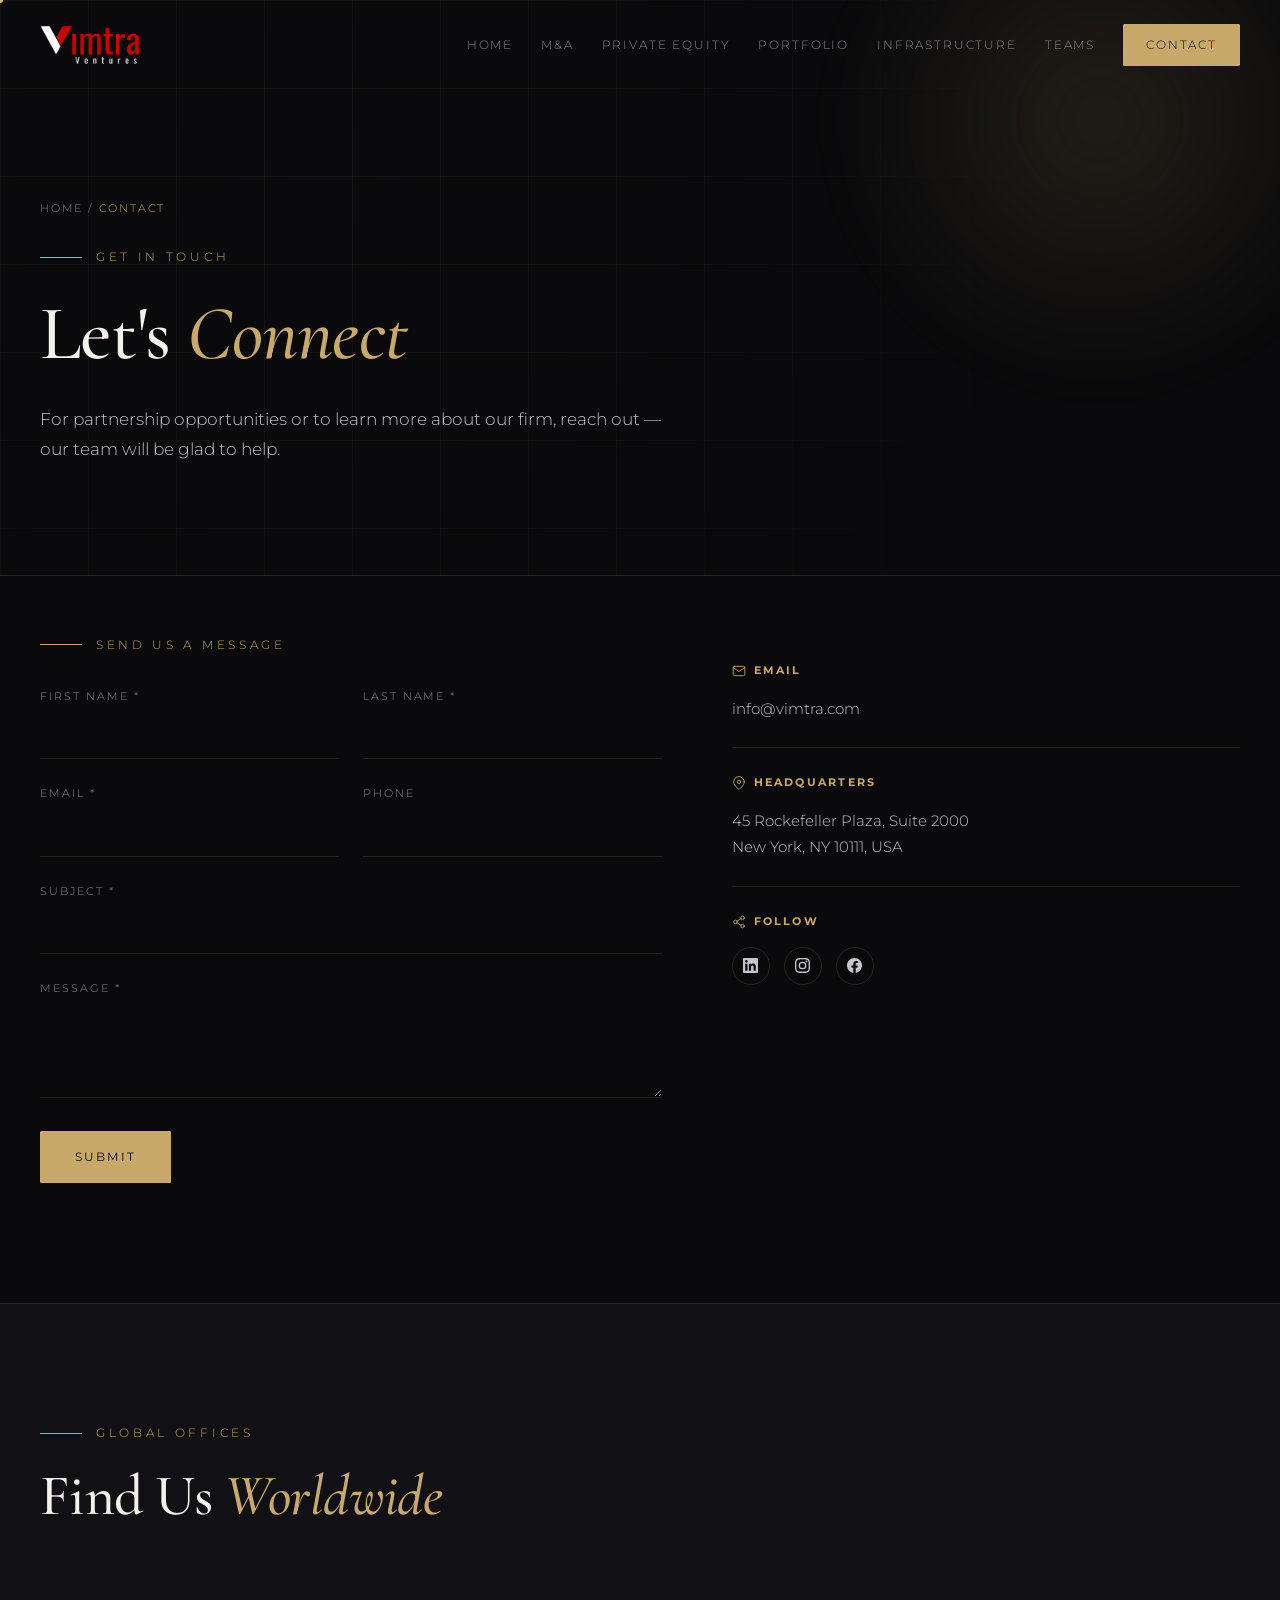
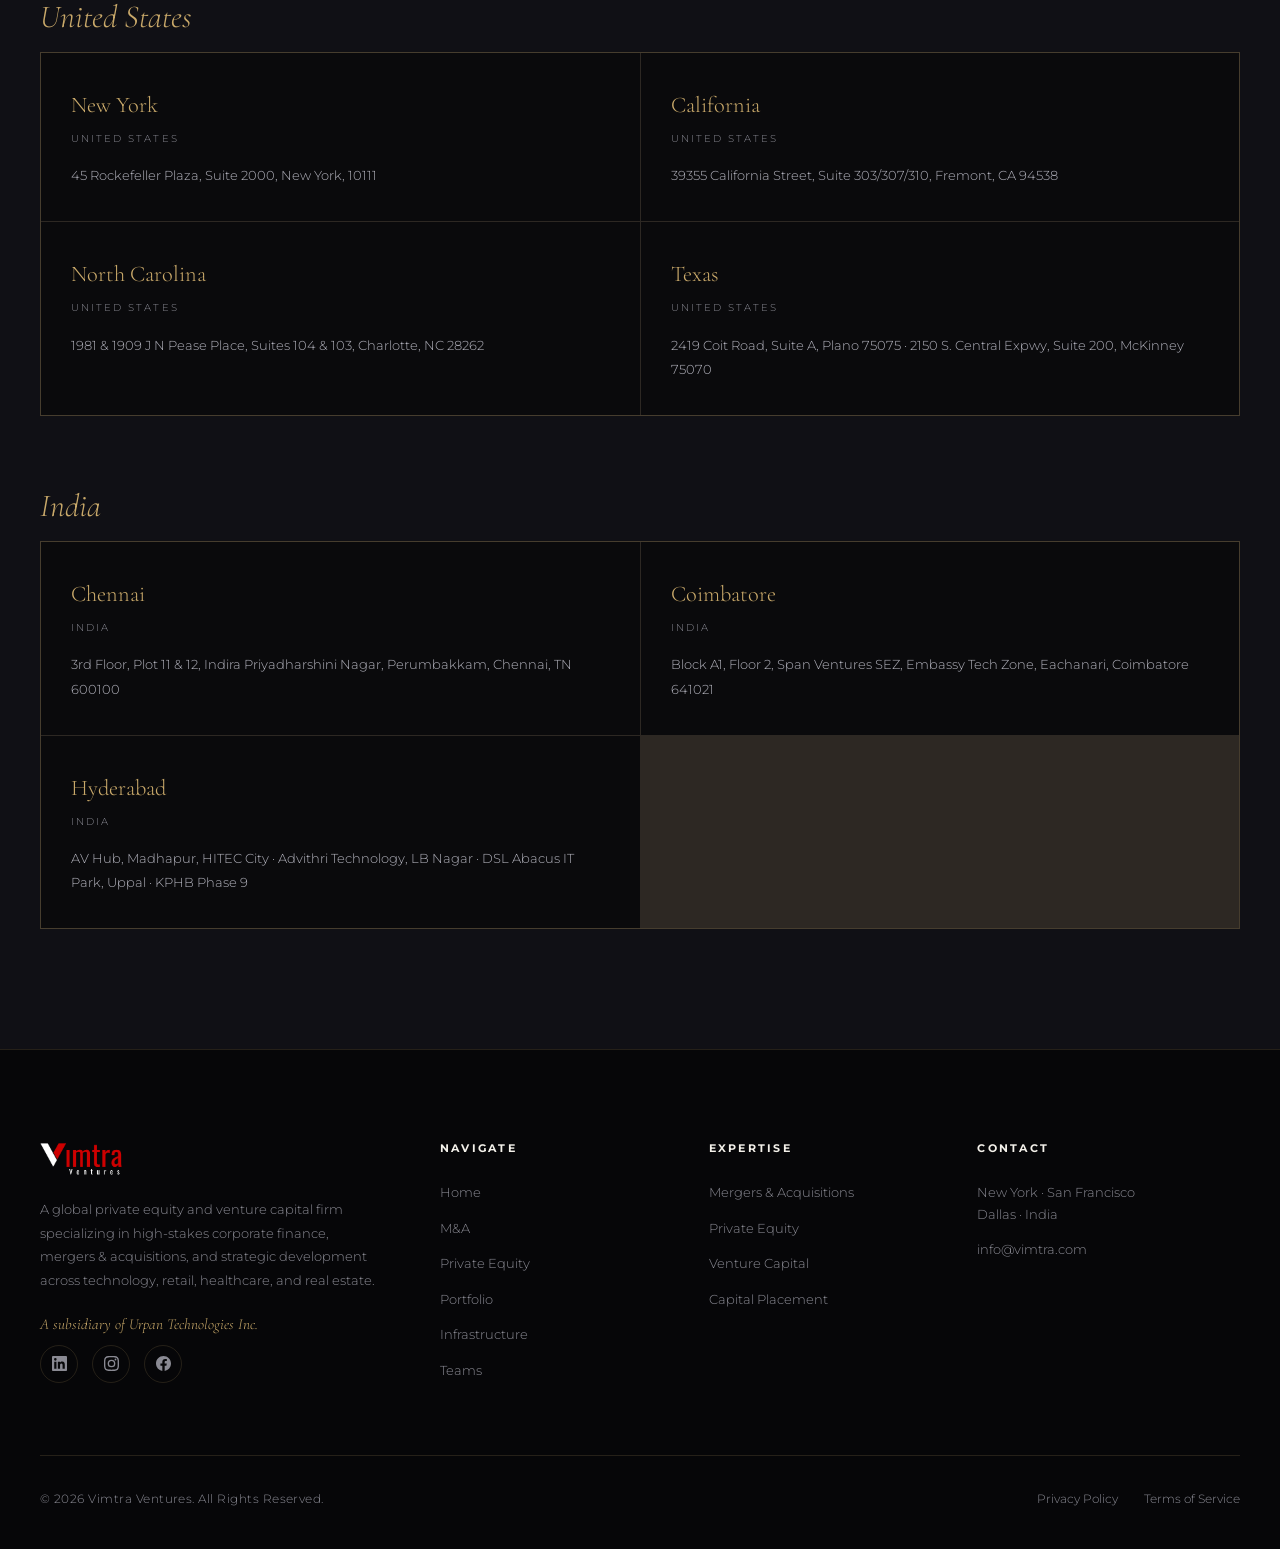
==== commit 71110700: "Hide Hospitality sector portfolio from public view across the website" ====
--- a/contact.html
+++ b/contact.html
@@ -133,7 +133,7 @@
   <div class="foot-top">
     <div>
       <div class="foot-brand"><img src="images/logowhite.png" alt="Vimtra Ventures"></div>
-      <p class="about">A global private equity and venture capital firm specializing in high-stakes corporate finance, mergers &amp; acquisitions, and strategic development across technology, retail, healthcare, real estate, and hospitality.</p>
+      <p class="about">A global private equity and venture capital firm specializing in high-stakes corporate finance, mergers &amp; acquisitions, and strategic development across technology, retail, healthcare, and real estate.</p>
       <p class="sub">A subsidiary of Urpan Technologies Inc.</p>
       <div class="socials">
         <a href="https://www.linkedin.com/company/vimtra-ventures/" aria-label="Vimtra on LinkedIn">in</a>
--- a/styles.css
+++ b/styles.css
@@ -36,6 +36,7 @@
   line-height: 1.6;
   overflow-x: hidden;
   cursor: none;
+  font-variant-numeric: lining-nums;
 }
 
 ::selection {
@@ -460,6 +461,7 @@
   color: var(--gold);
   letter-spacing: .1em;
   margin-bottom: 22px;
+  font-variant-numeric: lining-nums;
 }
 
 .feature-card h3 {
@@ -1093,7 +1095,7 @@
 }
 
 .mv-panel .label {
-  font-size: .72rem;
+  font-size: 1.5rem;
   letter-spacing: .3em;
   text-transform: uppercase;
   color: var(--gold);
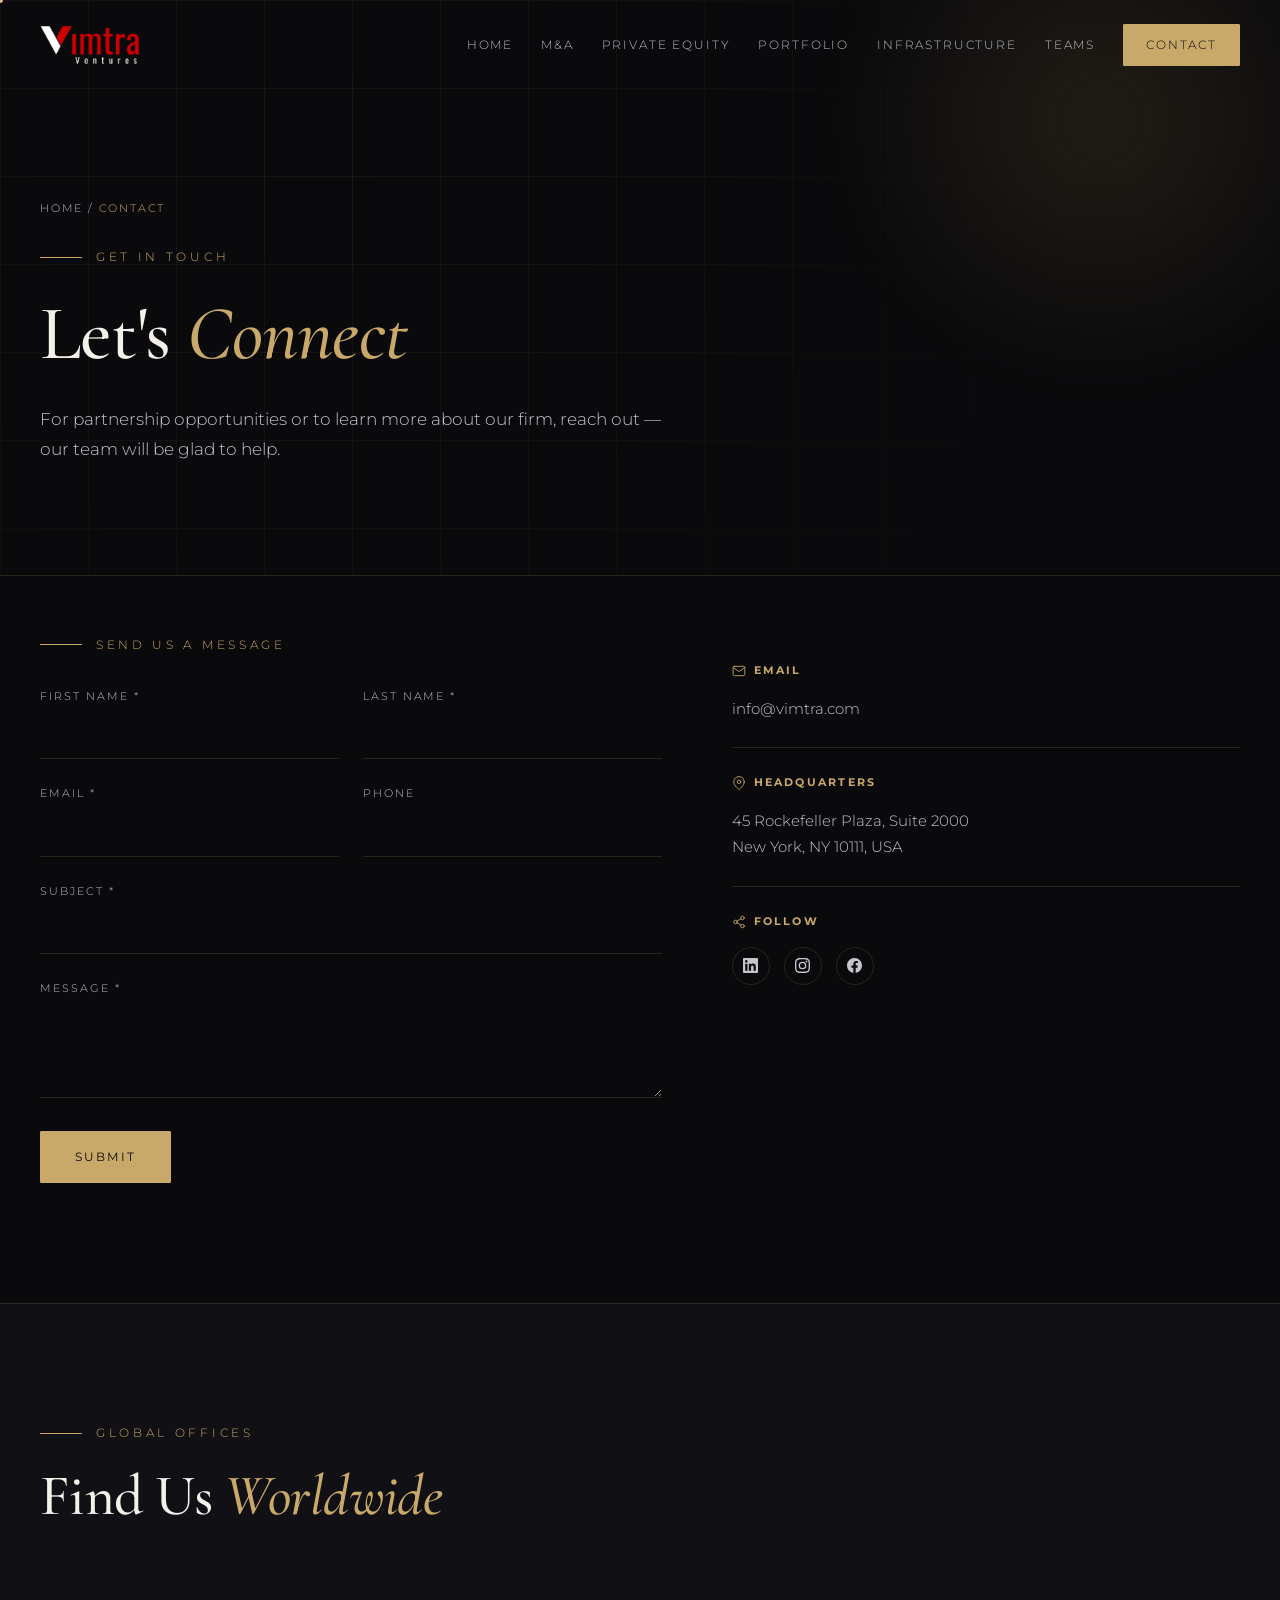
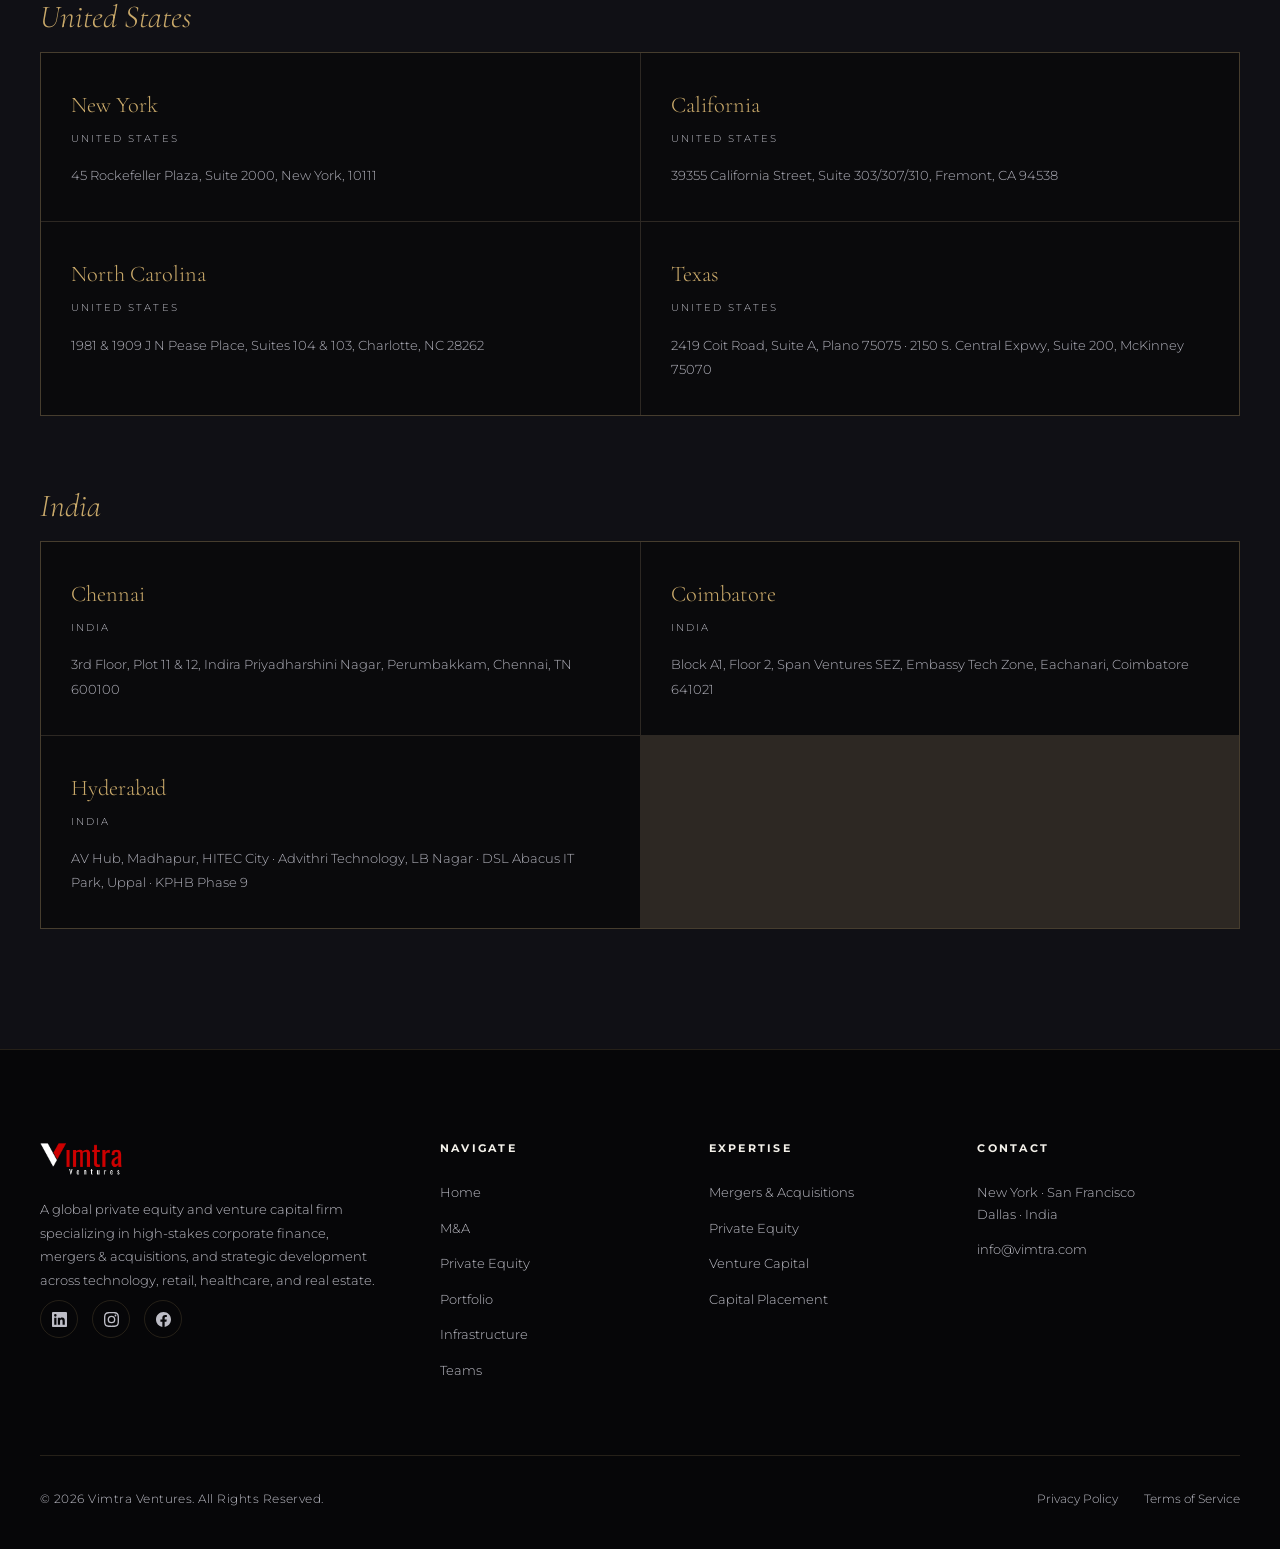
==== commit f85e9bdf: "Remove subsidiary of Urpan Technologies reference from website footers" ====
--- a/contact.html
+++ b/contact.html
@@ -134,7 +134,7 @@
     <div>
       <div class="foot-brand"><img src="images/logowhite.png" alt="Vimtra Ventures"></div>
       <p class="about">A global private equity and venture capital firm specializing in high-stakes corporate finance, mergers &amp; acquisitions, and strategic development across technology, retail, healthcare, and real estate.</p>
-      <p class="sub">A subsidiary of Urpan Technologies Inc.</p>
+      
       <div class="socials">
         <a href="https://www.linkedin.com/company/vimtra-ventures/" aria-label="Vimtra on LinkedIn">in</a>
         <a href="https://www.instagram.com/vimtra_ventures/" aria-label="Vimtra on Instagram">ig</a>
--- a/styles.css
+++ b/styles.css
@@ -11,7 +11,7 @@
   --gold-bright: #e4cd9a;
   --gold-dim: rgba(201, 169, 106, .18);
   --ivory: #f4f1ea;
-  --muted: #8a8a93;
+  --muted: #bdbdc6;
   --line: rgba(201, 169, 106, .16);
   --serif: 'Cormorant Garamond', Georgia, serif;
   --sans: 'Montserrat', sans-serif;
